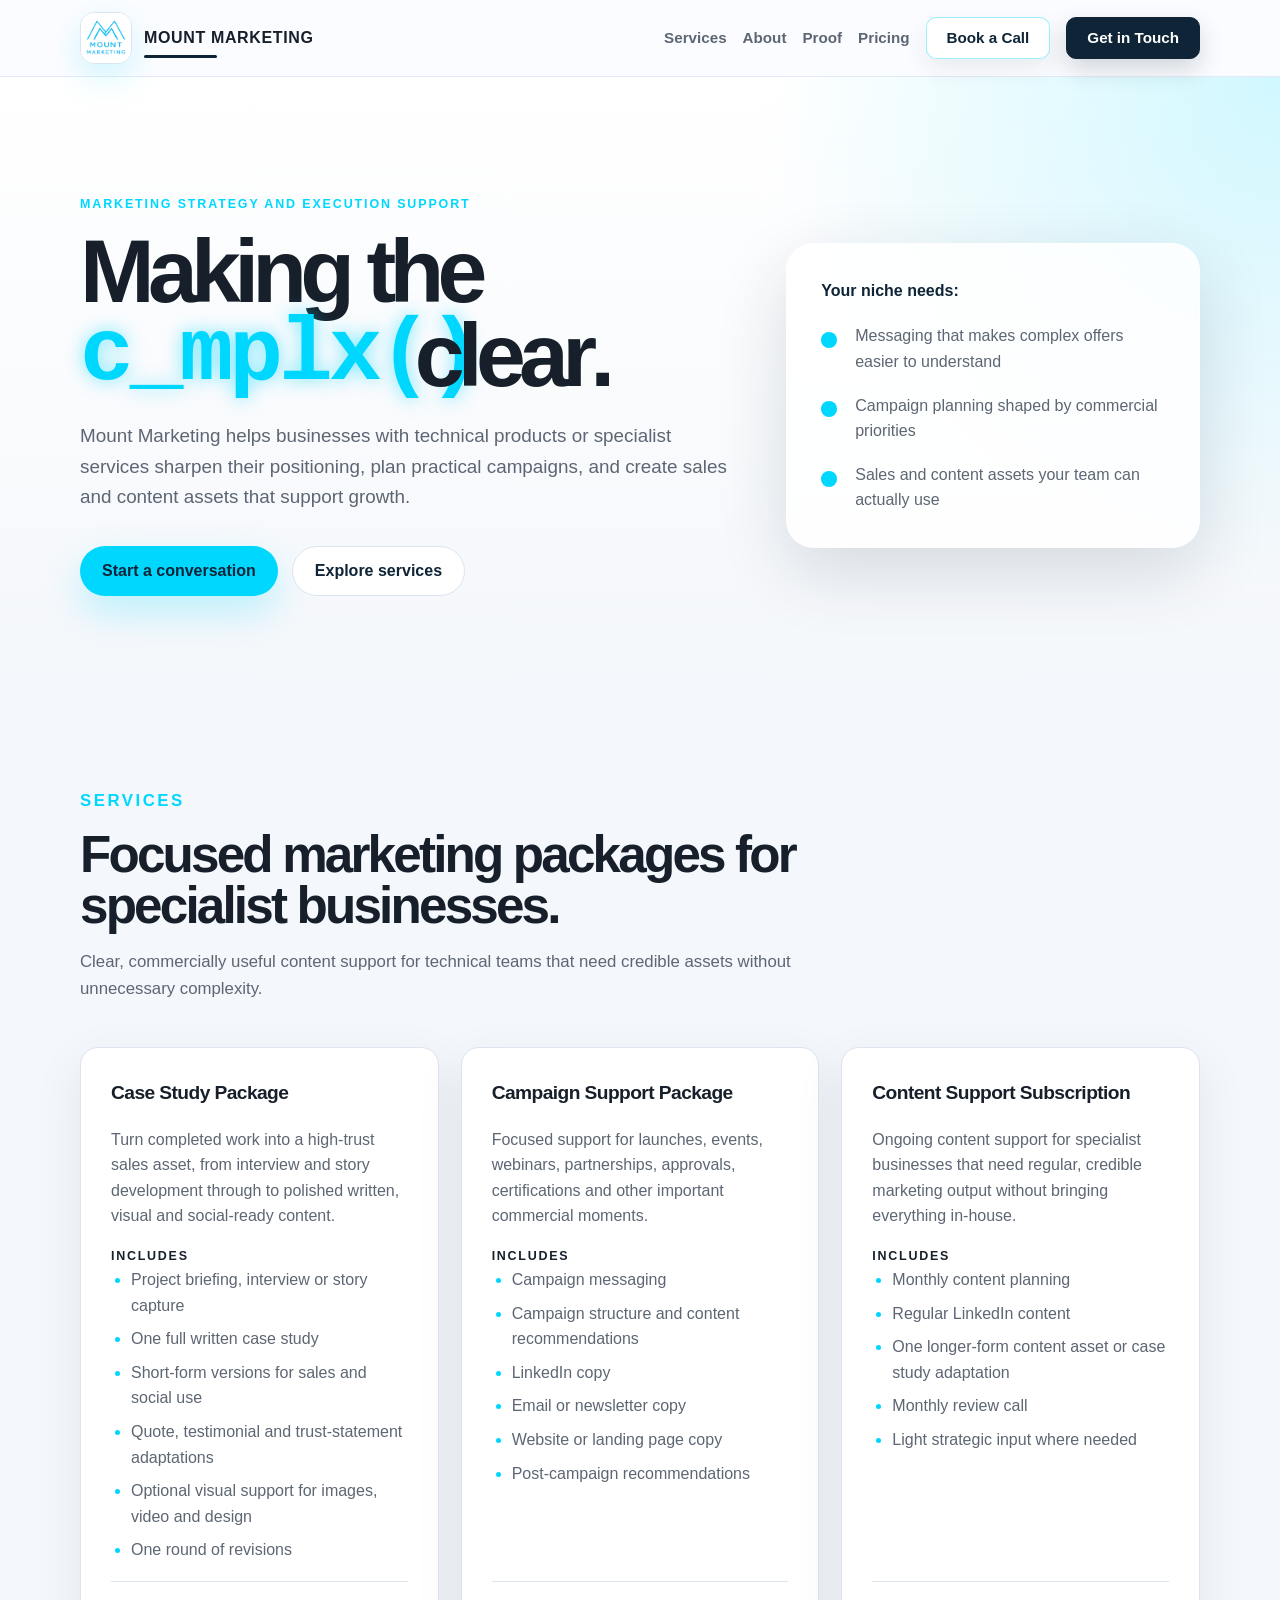
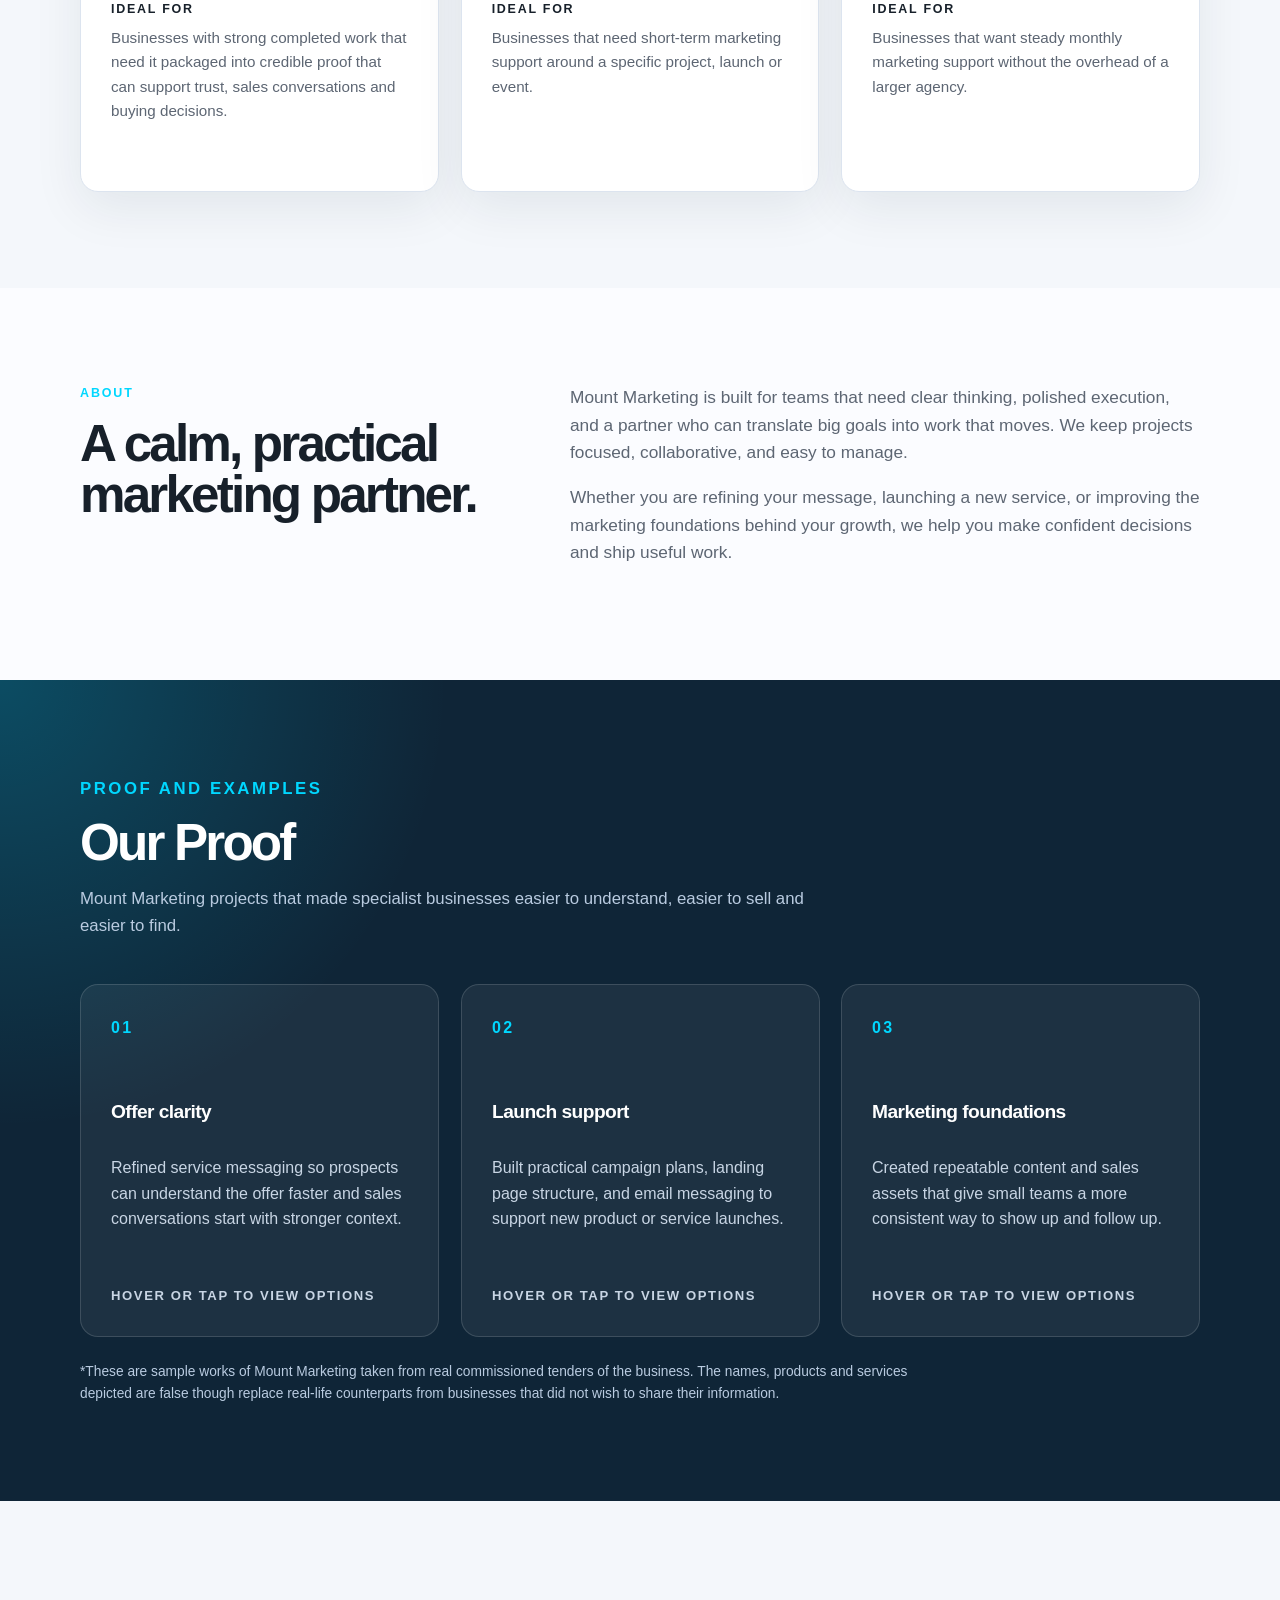
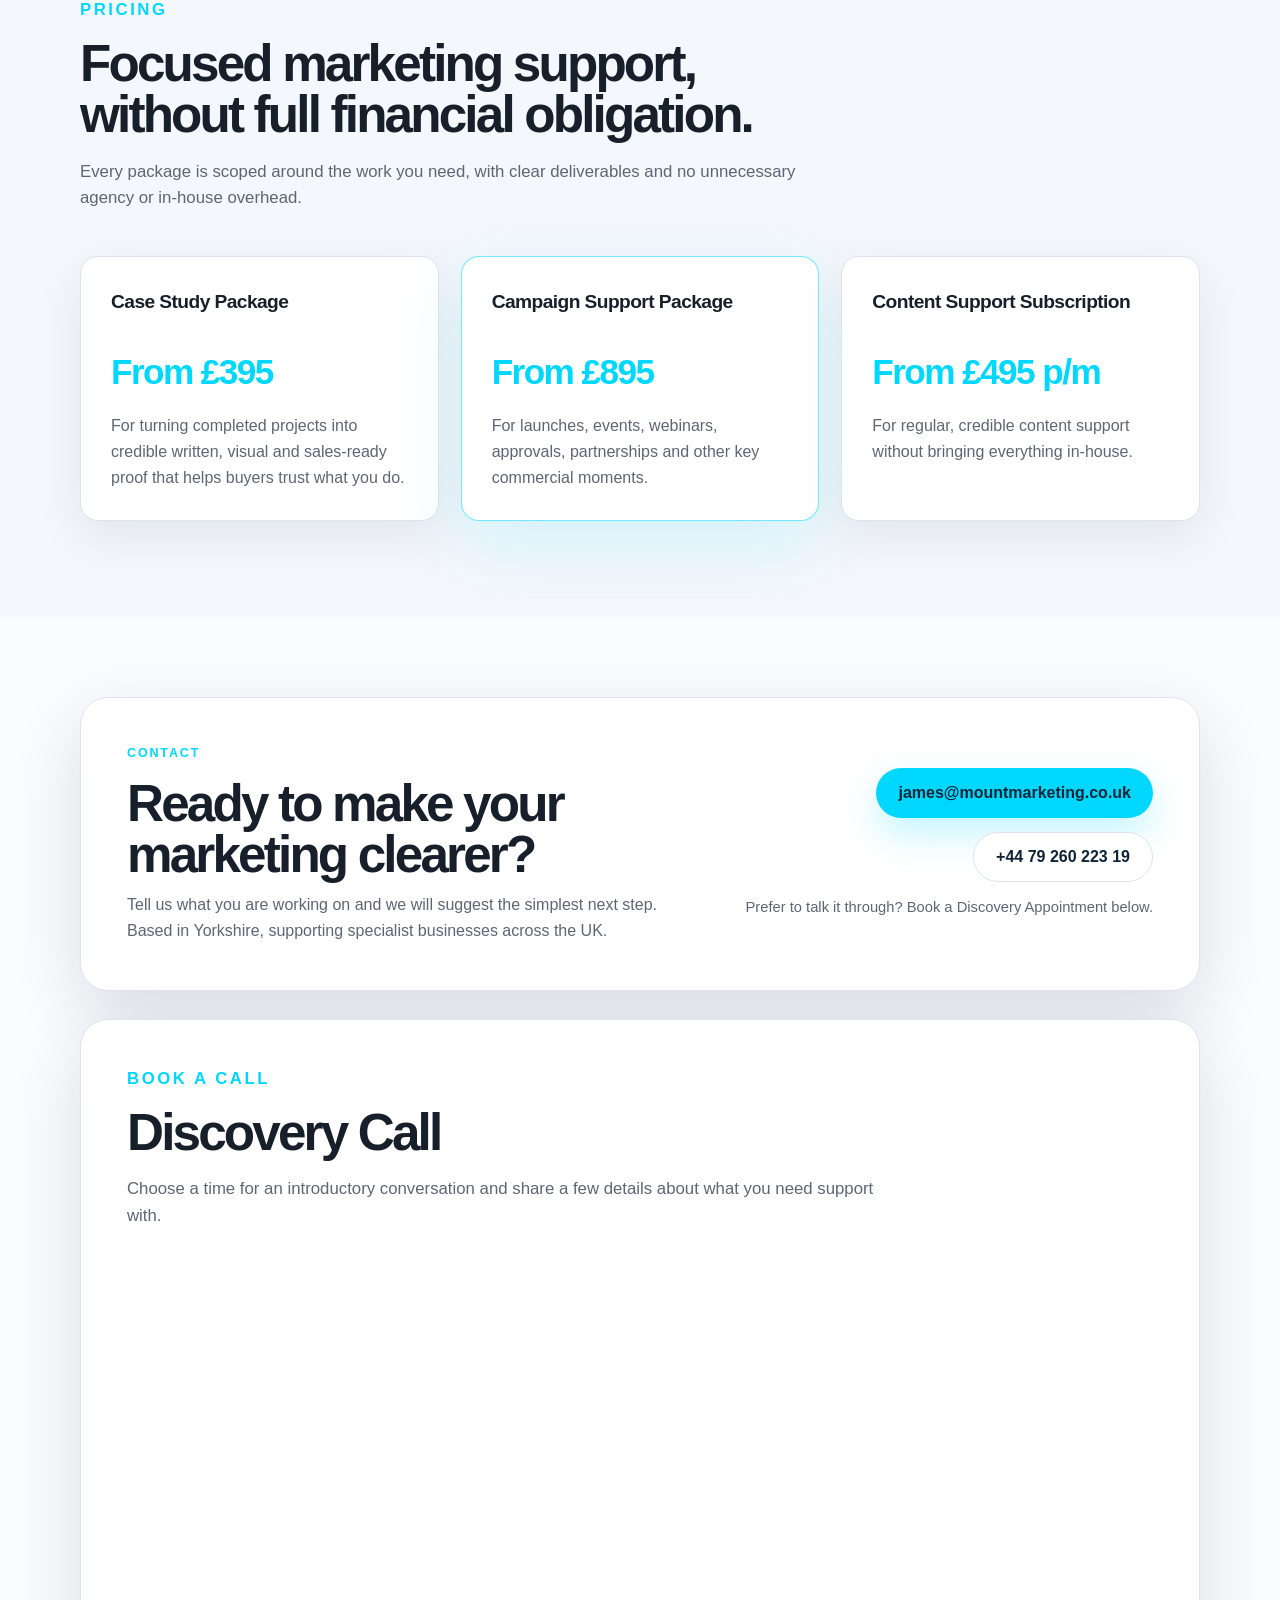
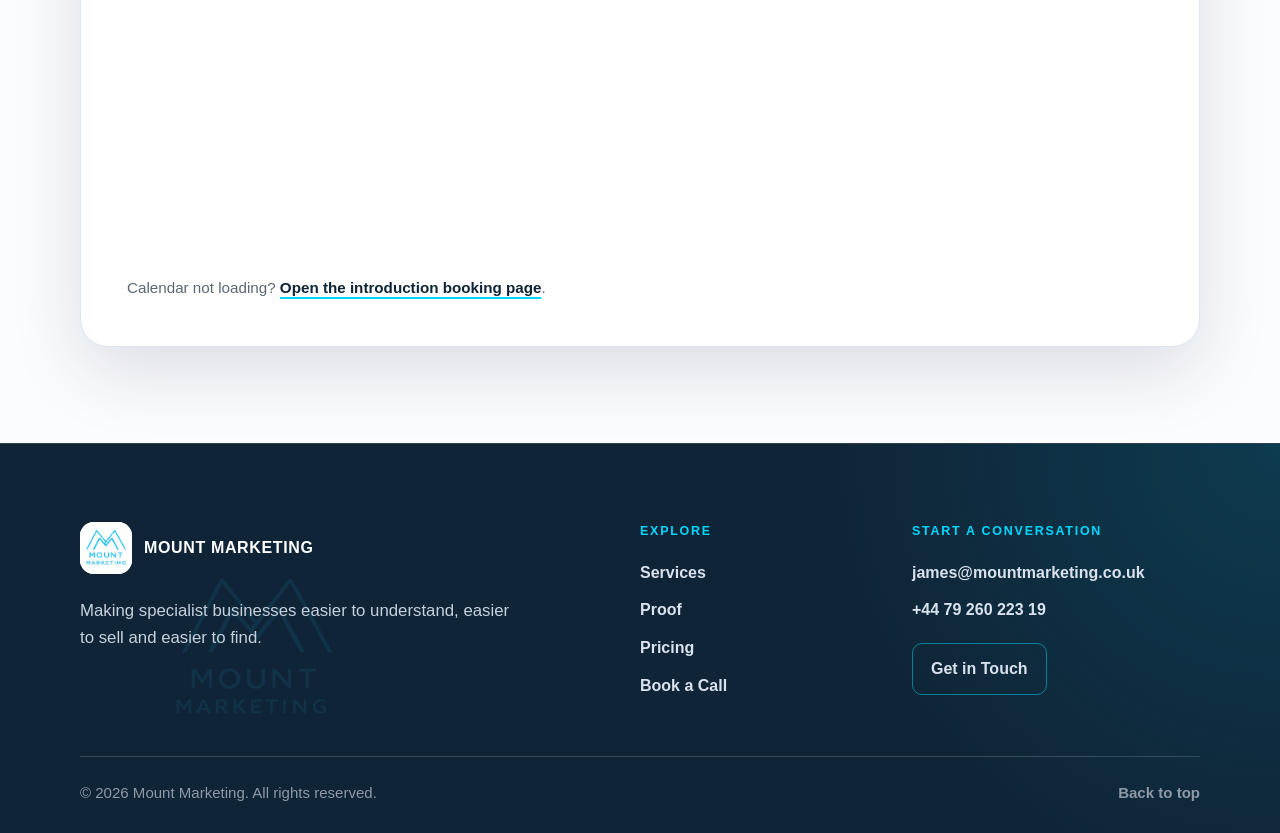
==== index.html @ 4e3d8157 "Add files via upload" ====
<!DOCTYPE html>
<html lang="en">
<head>
  <meta charset="UTF-8">
  <meta name="viewport" content="width=device-width, initial-scale=1.0">
  <meta name="description" content="UK marketing support for specialist businesses. Case studies, campaign support and monthly content from Mount Marketing, with a Yorkshire focus.">
  <meta name="robots" content="index, follow, max-image-preview:large">
  <meta property="og:title" content="Mount Marketing | Case Studies and Content Support">
  <meta property="og:description" content="Case study, campaign and monthly content support for specialist businesses across the UK, with a Yorkshire focus.">
  <meta property="og:type" content="website">
  <meta property="og:url" content="https://www.mountmarketing.co.uk/">
  <meta property="og:image" content="https://www.mountmarketing.co.uk/mount-marketing-logo.jpg">
  <meta property="og:image:alt" content="Mount Marketing logo">
  <meta property="og:site_name" content="Mount Marketing">
  <meta property="og:locale" content="en_GB">
  <meta name="twitter:card" content="summary">
  <meta name="twitter:title" content="Mount Marketing | Case Studies and Content Support">
  <meta name="twitter:description" content="Clear, credible marketing support for specialist businesses across the UK.">
  <meta name="twitter:image" content="https://www.mountmarketing.co.uk/mount-marketing-logo.jpg">
  <title>Mount Marketing | Case Studies and Content Support</title>
  <link rel="canonical" href="https://www.mountmarketing.co.uk/">
  <link rel="icon" href="mount-marketing-logo.jpg" type="image/jpeg">
  <link rel="stylesheet" href="styles.css?v=20260407-flip">
  <script type="application/ld+json">
    {
      "@context": "https://schema.org",
      "@type": "ProfessionalService",
      "name": "Mount Marketing",
      "url": "https://www.mountmarketing.co.uk/",
      "logo": "https://www.mountmarketing.co.uk/mount-marketing-logo.jpg",
      "image": "https://www.mountmarketing.co.uk/mount-marketing-logo.jpg",
      "description": "Case study, campaign and monthly content support for specialist businesses across the United Kingdom, with an emphasis on Yorkshire.",
      "email": "james@mountmarketing.co.uk",
      "telephone": "+447926022319",
      "areaServed": [
        {
          "@type": "Country",
          "name": "United Kingdom"
        },
        {
          "@type": "AdministrativeArea",
          "name": "Yorkshire"
        }
      ],
      "makesOffer": [
        {
          "@type": "Offer",
          "name": "Case Study Package",
          "price": "395",
          "priceCurrency": "GBP",
          "itemOffered": {
            "@type": "Service",
            "name": "Case Study Package",
            "description": "End-to-end case study support that turns completed work into credible written, visual and sales-ready content."
          }
        },
        {
          "@type": "Offer",
          "name": "Campaign Support Package",
          "price": "895",
          "priceCurrency": "GBP",
          "itemOffered": {
            "@type": "Service",
            "name": "Campaign Support Package",
            "description": "Marketing support for launches, events, webinars, partnerships and other key commercial moments."
          }
        },
        {
          "@type": "Offer",
          "name": "Content Support Subscription",
          "price": "495",
          "priceCurrency": "GBP",
          "itemOffered": {
            "@type": "Service",
            "name": "Content Support Subscription",
            "description": "Monthly content support for specialist businesses that need regular, credible output."
          }
        }
      ]
    }
  </script>
</head>
<body>
  <header class="site-header">
    <nav class="nav container" aria-label="Primary navigation">
      <a class="brand" href="#top" aria-label="Mount Marketing home">
        <img class="brand-logo" src="mount-marketing-logo.jpg" width="52" height="52" alt="" aria-hidden="true" decoding="async">
        <span>MOUNT MARKETING</span>
      </a>
      <div class="nav-links">
        <a href="#services">Services</a>
        <a href="#about">About</a>
        <a href="#proof">Proof</a>
        <a href="#pricing">Pricing</a>
        <a class="nav-button nav-button-secondary" href="#booking">Book a Call</a>
        <a class="nav-button nav-button-primary" href="#contact">Get in Touch</a>
      </div>
    </nav>
  </header>

  <main id="top">
    <section class="hero section">
      <div class="container hero-grid">
        <div class="hero-copy">
          <p class="eyebrow">Marketing strategy and execution support</p>
          <h1 class="hero-title" data-hero-title>Making the <span class="word-complex" data-scramble="complex">complex</span> <span class="word-clear">clear</span>.</h1>
          <p class="hero-lede">Mount Marketing helps businesses with technical products or specialist services sharpen their positioning, plan practical campaigns, and create sales and content assets that support growth.</p>
          <div class="hero-actions">
            <a class="button button-primary" href="#contact">Start a conversation</a>
            <a class="button button-secondary" href="#services">Explore services</a>
          </div>
        </div>
        <aside class="hero-card" aria-label="How Mount Marketing helps">
          <p class="card-kicker">Your niche needs:</p>
          <ul class="hero-checklist">
            <li>Messaging that makes complex offers easier to understand</li>
            <li>Campaign planning shaped by commercial priorities</li>
            <li>Sales and content assets your team can actually use</li>
          </ul>
        </aside>
      </div>
    </section>

    <section id="services" class="section section-light">
      <div class="container">
        <div class="section-heading">
          <p class="eyebrow">Services</p>
          <h2>Focused marketing packages for specialist businesses.</h2>
          <p>Clear, commercially useful content support for technical teams that need credible assets without unnecessary complexity.</p>
        </div>
        <div class="card-grid">
          <article class="service-card service-package">
            <div>
              <h3>Case Study Package</h3>
            </div>
            <p>Turn completed work into a high-trust sales asset, from interview and story development through to polished written, visual and social-ready content.</p>
            <div>
              <p class="includes-label">Includes</p>
              <ul class="service-includes">
                <li>Project briefing, interview or story capture</li>
                <li>One full written case study</li>
                <li>Short-form versions for sales and social use</li>
                <li>Quote, testimonial and trust-statement adaptations</li>
                <li>Optional visual support for images, video and design</li>
                <li>One round of revisions</li>
              </ul>
            </div>
            <div class="ideal-for">
              <span>Ideal for</span>
              <p>Businesses with strong completed work that need it packaged into credible proof that can support trust, sales conversations and buying decisions.</p>
            </div>
          </article>
          <article class="service-card service-package">
            <div>
              <h3>Campaign Support Package</h3>
            </div>
            <p>Focused support for launches, events, webinars, partnerships, approvals, certifications and other important commercial moments.</p>
            <div>
              <p class="includes-label">Includes</p>
              <ul class="service-includes">
                <li>Campaign messaging</li>
                <li>Campaign structure and content recommendations</li>
                <li>LinkedIn copy</li>
                <li>Email or newsletter copy</li>
                <li>Website or landing page copy</li>
                <li>Post-campaign recommendations</li>
              </ul>
            </div>
            <div class="ideal-for">
              <span>Ideal for</span>
              <p>Businesses that need short-term marketing support around a specific project, launch or event.</p>
            </div>
          </article>
          <article class="service-card service-package">
            <div>
              <h3>Content Support Subscription</h3>
            </div>
            <p>Ongoing content support for specialist businesses that need regular, credible marketing output without bringing everything in-house.</p>
            <div>
              <p class="includes-label">Includes</p>
              <ul class="service-includes">
                <li>Monthly content planning</li>
                <li>Regular LinkedIn content</li>
                <li>One longer-form content asset or case study adaptation</li>
                <li>Monthly review call</li>
                <li>Light strategic input where needed</li>
              </ul>
            </div>
            <div class="ideal-for">
              <span>Ideal for</span>
              <p>Businesses that want steady monthly marketing support without the overhead of a larger agency.</p>
            </div>
          </article>
        </div>
      </div>
    </section>

    <section id="about" class="section">
      <div class="container split">
        <div>
          <p class="eyebrow">About</p>
          <h2>A calm, practical marketing partner.</h2>
        </div>
        <div class="rich-text">
          <p>Mount Marketing is built for teams that need clear thinking, polished execution, and a partner who can translate big goals into work that moves. We keep projects focused, collaborative, and easy to manage.</p>
          <p>Whether you are refining your message, launching a new service, or improving the marketing foundations behind your growth, we help you make confident decisions and ship useful work.</p>
        </div>
      </div>
    </section>

    <!-- Replace these example cards with named client stories or metrics when available. -->
    <section id="proof" class="section section-dark">
      <div class="container">
        <div class="section-heading">
          <p class="eyebrow">Proof and Examples</p>
          <h2>Our Proof</h2>
          <p>Mount Marketing projects that made specialist businesses easier to understand, easier to sell and easier to find.</p>
        </div>
        <div class="proof-grid">
          <article class="proof-card" data-proof-card tabindex="0" aria-expanded="false">
            <div class="proof-card-inner">
              <div class="proof-card-face proof-card-front">
                <span class="proof-number">01</span>
                <h3>Offer clarity</h3>
                <p>Refined service messaging so prospects can understand the offer faster and sales conversations start with stronger context.</p>
                <p class="proof-card-hint">Hover or tap to view options</p>
              </div>
              <div class="proof-card-face proof-card-back">
                <span class="proof-number">01</span>
                <h3>Offer clarity</h3>
                <p>See how clearer positioning can turn a specialist offer into a sharper sales conversation.</p>
                <div class="proof-card-actions">
                  <a class="proof-button proof-button-primary" href="case-studies/offer-clarity.html" tabindex="-1">View case study</a>
                  <a class="proof-button proof-button-secondary" href="case-studies/offer-clarity.pdf" download tabindex="-1">Download PDF</a>
                </div>
              </div>
            </div>
          </article>
          <article class="proof-card" data-proof-card tabindex="0" aria-expanded="false">
            <div class="proof-card-inner">
              <div class="proof-card-face proof-card-front">
                <span class="proof-number">02</span>
                <h3>Launch support</h3>
                <p>Built practical campaign plans, landing page structure, and email messaging to support new product or service launches.</p>
                <p class="proof-card-hint">Hover or tap to view options</p>
              </div>
              <div class="proof-card-face proof-card-back">
                <span class="proof-number">02</span>
                <h3>Launch support</h3>
                <p>Explore the assets behind a focused commercial moment, from campaign structure to usable launch copy.</p>
                <div class="proof-card-actions">
                  <a class="proof-button proof-button-primary" href="case-studies/launch-support.html" tabindex="-1">View case study</a>
                  <a class="proof-button proof-button-secondary" href="case-studies/launch-support.pdf" download tabindex="-1">Download PDF</a>
                </div>
              </div>
            </div>
          </article>
          <article class="proof-card" data-proof-card tabindex="0" aria-expanded="false">
            <div class="proof-card-inner">
              <div class="proof-card-face proof-card-front">
                <span class="proof-number">03</span>
                <h3>Marketing foundations</h3>
                <p>Created repeatable content and sales assets that give small teams a more consistent way to show up and follow up.</p>
                <p class="proof-card-hint">Hover or tap to view options</p>
              </div>
              <div class="proof-card-face proof-card-back">
                <span class="proof-number">03</span>
                <h3>Marketing foundations</h3>
                <p>Review how repeatable content and sales assets can make technical expertise easier to reuse.</p>
                <div class="proof-card-actions">
                  <a class="proof-button proof-button-primary" href="case-studies/marketing-foundations.html" tabindex="-1">View case study</a>
                  <a class="proof-button proof-button-secondary" href="case-studies/marketing-foundations.pdf" download tabindex="-1">Download PDF</a>
                </div>
              </div>
            </div>
          </article>
        </div>
        <p class="proof-disclaimer">*These are sample works of Mount Marketing taken from real commissioned tenders of the business. The names, products and services depicted are false though replace real-life counterparts from businesses that did not wish to share their information.</p>
      </div>
    </section>

    <section id="pricing" class="section pricing-section">
      <div class="container">
        <div class="section-heading">
          <p class="eyebrow">Pricing</p>
          <h2>Focused marketing support, without full financial obligation.</h2>
          <p>Every package is scoped around the work you need, with clear deliverables and no unnecessary agency or in-house overhead.</p>
        </div>
        <div class="pricing-grid">
          <article class="pricing-card">
            <h3>Case Study Package</h3>
            <p class="pricing-price">From &pound;395</p>
            <p>For turning completed projects into credible written, visual and sales-ready proof that helps buyers trust what you do.</p>
          </article>
          <article class="pricing-card pricing-card-featured">
            <h3>Campaign Support Package</h3>
            <p class="pricing-price">From &pound;895</p>
            <p>For launches, events, webinars, approvals, partnerships and other key commercial moments.</p>
          </article>
          <article class="pricing-card">
            <h3>Content Support Subscription</h3>
            <p class="pricing-price">From &pound;495 p/m</p>
            <p>For regular, credible content support without bringing everything in-house.</p>
          </article>
        </div>
      </div>
    </section>

    <section id="contact" class="section contact-section">
      <div class="container contact-card">
        <div>
          <p class="eyebrow">Contact</p>
          <h2>Ready to make your marketing clearer?</h2>
          <p>Tell us what you are working on and we will suggest the simplest next step. Based in Yorkshire, supporting specialist businesses across the UK.</p>
        </div>
        <div class="contact-actions">
          <a class="button button-primary" href="mailto:james@mountmarketing.co.uk">james@mountmarketing.co.uk</a>
          <a class="button button-secondary" href="tel:+447926022319">+44 79 260 223 19</a>
          <p class="contact-note">Prefer to talk it through? Book a Discovery Appointment below.</p>
        </div>
      </div>
      <div class="container booking-card" id="booking">
        <div class="section-heading booking-heading">
          <p class="eyebrow">Book a Call</p>
          <h2>Discovery Call</h2>
          <p>Choose a time for an introductory conversation and share a few details about what you need support with.</p>
        </div>
        <iframe class="booking-frame" src="https://calendar.google.com/calendar/appointments/schedules/AcZssZ2JtTygYZ_IqD1hRm0EwS0fgqvNNGFv_9KPntcAmHEZ0OWl1vW6KorKhKJmAhQKxlQgXxW2qiH-?gv=true" title="Discovery appointment booking calendar" loading="lazy"></iframe>
        <p class="booking-fallback">Calendar not loading? <a href="https://calendar.app.google/5YVGcQKUd2nKksT29" target="_blank" rel="noopener">Open the introduction booking page</a>.</p>
      </div>
    </section>
  </main>

  <footer class="site-footer">
    <div class="container footer-inner">
      <div class="footer-brand">
        <a class="footer-logo" href="#top" aria-label="Mount Marketing home">
          <img src="mount-marketing-logo.jpg" width="52" height="52" alt="" aria-hidden="true" decoding="async">
          <span>MOUNT MARKETING</span>
        </a>
        <p>Making specialist businesses easier to understand, easier to sell and easier to find.</p>
      </div>
      <nav class="footer-links" aria-label="Footer navigation">
        <p>Explore</p>
        <a href="#services">Services</a>
        <a href="#proof">Proof</a>
        <a href="#pricing">Pricing</a>
        <a href="#booking">Book a Call</a>
      </nav>
      <div class="footer-contact">
        <p>Start a conversation</p>
        <a href="mailto:james@mountmarketing.co.uk">james@mountmarketing.co.uk</a>
        <a href="tel:+447926022319">+44 79 260 223 19</a>
        <a class="footer-cta" href="#contact">Get in Touch</a>
      </div>
    </div>
    <div class="container footer-bottom">
      <p>&copy; 2026 Mount Marketing. All rights reserved.</p>
      <a href="#top">Back to top</a>
    </div>
  </footer>
  <script>
    const samePageLinks = document.querySelectorAll('a[href^="#"]');
    const animateScroll = (targetPosition, duration = 850) => {
      const startPosition = window.pageYOffset;
      const distance = targetPosition - startPosition;
      const startTime = performance.now();

      const easeInOutCubic = (progress) => {
        return progress < 0.5
          ? 4 * progress * progress * progress
          : 1 - Math.pow(-2 * progress + 2, 3) / 2;
      };

      const step = (currentTime) => {
        const elapsed = currentTime - startTime;
        const progress = Math.min(elapsed / duration, 1);
        const easedProgress = easeInOutCubic(progress);

        window.scrollTo(0, startPosition + distance * easedProgress);

        if (progress < 1) {
          window.requestAnimationFrame(step);
        }
      };

      window.requestAnimationFrame(step);
    };

    samePageLinks.forEach((link) => {
      link.addEventListener("click", (event) => {
        const targetId = link.getAttribute("href");
        const target = targetId === "#top" ? document.body : document.querySelector(targetId);

        if (!target) {
          return;
        }

        event.preventDefault();

        const headerOffset = document.querySelector(".site-header").offsetHeight + 20;
        const targetPosition = targetId === "#top"
          ? 0
          : target.getBoundingClientRect().top + window.pageYOffset - headerOffset;

        animateScroll(targetPosition);
        history.pushState(null, "", targetId);
      });
    });

    const proofCards = document.querySelectorAll("[data-proof-card]");
    const setProofCardState = (card, isFlipped) => {
      const proofButtons = card.querySelectorAll(".proof-button");
      card.classList.toggle("is-flipped", isFlipped);
      card.setAttribute("aria-expanded", isFlipped ? "true" : "false");
      proofButtons.forEach((button) => {
        button.tabIndex = isFlipped ? 0 : -1;
      });
    };

    proofCards.forEach((card) => {
      card.addEventListener("click", (event) => {
        if (event.target.closest("a")) {
          return;
        }

        const shouldFlip = !card.classList.contains("is-flipped");

        proofCards.forEach((otherCard) => {
          if (otherCard !== card) {
            setProofCardState(otherCard, false);
          }
        });

        setProofCardState(card, shouldFlip);
      });

      card.addEventListener("keydown", (event) => {
        if (event.key !== "Enter" && event.key !== " ") {
          return;
        }

        event.preventDefault();
        setProofCardState(card, !card.classList.contains("is-flipped"));
      });
    });

    const heroTitle = document.querySelector("[data-hero-title]");
    const complexWord = document.querySelector(".word-complex");
    const scrambleFrames = [
      "{c0m_p|ex}",
      "<c0mplex/>",
      "c{om}p?ex",
      "cmpx::0x7",
      "c_mplx()",
      "complex"
    ];
    let headlineIsAnimating = false;
    let headlineResetTimer;

    const playHeadlineAnimation = () => {
      if (!heroTitle || !complexWord || headlineIsAnimating) {
        return;
      }

      window.clearTimeout(headlineResetTimer);
      headlineIsAnimating = true;
      heroTitle.classList.add("is-animating");
      heroTitle.classList.remove("is-settled");

      scrambleFrames.forEach((frame, index) => {
        window.setTimeout(() => {
          complexWord.dataset.scramble = frame;
        }, index * 110);
      });

      window.setTimeout(() => {
        complexWord.dataset.scramble = "complex";
        heroTitle.classList.remove("is-animating");
        heroTitle.classList.add("is-settled");
        headlineIsAnimating = false;
      }, 1320);
    };

    if ("IntersectionObserver" in window && heroTitle) {
      const headlineObserver = new IntersectionObserver((entries) => {
        entries.forEach((entry) => {
          if (entry.isIntersecting) {
            playHeadlineAnimation();
          } else {
            headlineResetTimer = window.setTimeout(() => {
              complexWord.dataset.scramble = "complex";
              heroTitle.classList.remove("is-animating", "is-settled");
              headlineIsAnimating = false;
            }, 250);
          }
        });
      }, {
        rootMargin: "-30% 0px -30% 0px",
        threshold: 0
      });

      headlineObserver.observe(heroTitle);
    } else {
      playHeadlineAnimation();
    }
  </script>
</body>
</html>
---- styles.css ----
:root {
  --color-ink: #17202a;
  --color-muted: #5d6673;
  --color-panel: #ffffff;
  --color-soft: #f4f7fb;
  --color-deep: #0f2537;
  --color-accent: #00d7ff;
  --color-accent-dark: #00d7ff;
  --color-line: #dce4ef;
  --shadow-card: 0 24px 70px rgba(15, 37, 55, 0.14);
  --radius-large: 28px;
  --radius-medium: 18px;
  --container: 1120px;
}

* {
  box-sizing: border-box;
}

html {
  scroll-behavior: auto;
  scroll-padding-top: 96px;
}

body {
  margin: 0;
  font-family: Inter, "Segoe UI", Arial, sans-serif;
  color: var(--color-ink);
  background: #fbfcff;
  line-height: 1.6;
}

a {
  color: inherit;
  text-decoration: none;
}

p,
h1,
h2,
h3 {
  margin-top: 0;
}

p {
  color: var(--color-muted);
}

.container {
  width: min(100% - 40px, var(--container));
  margin: 0 auto;
}

.section {
  padding: 96px 0;
}

.site-header {
  position: sticky;
  top: 0;
  z-index: 10;
  background: rgba(251, 252, 255, 0.9);
  border-bottom: 1px solid rgba(220, 228, 239, 0.75);
  backdrop-filter: blur(18px);
}

.nav {
  min-height: 76px;
  display: flex;
  align-items: center;
  justify-content: space-between;
  gap: 24px;
}

.brand {
  display: inline-flex;
  align-items: center;
  gap: 12px;
  font-weight: 800;
  letter-spacing: 0.04em;
}

.brand span {
  position: relative;
  display: inline-block;
}

.brand span::after {
  content: "";
  position: absolute;
  bottom: -7px;
  left: 0;
  width: 43%;
  height: 3px;
  background: var(--color-deep);
  border-radius: 999px;
}

.brand-logo {
  width: 52px;
  height: 52px;
  object-fit: contain;
  background: #ffffff;
  border: 1px solid var(--color-line);
  border-radius: 14px;
  box-shadow: 0 12px 32px rgba(0, 215, 255, 0.18);
}

.nav-links {
  display: flex;
  align-items: center;
  gap: 16px;
  color: var(--color-muted);
  font-size: 0.95rem;
  font-weight: 600;
}

.nav-links a:hover {
  color: var(--color-accent);
}

.nav-button {
  display: inline-flex;
  align-items: center;
  justify-content: center;
  min-height: 42px;
  padding: 0 20px;
  border-radius: 10px;
  font-weight: 800;
  transition: color 180ms ease, border-color 180ms ease, background 180ms ease, box-shadow 180ms ease, transform 180ms ease;
}

.nav-button:hover {
  transform: translateY(-1px);
}

.nav-button-secondary {
  color: var(--color-deep);
  background: #ffffff;
  border: 1px solid rgba(0, 215, 255, 0.38);
  box-shadow: 0 10px 24px rgba(15, 37, 55, 0.08);
}

.nav-button-secondary:hover {
  color: var(--color-deep);
  border-color: var(--color-accent);
  box-shadow: 0 14px 30px rgba(0, 215, 255, 0.14);
}

.nav-button-primary {
  color: #ffffff;
  background: var(--color-deep);
  border: 1px solid var(--color-deep);
  box-shadow: 0 10px 24px rgba(15, 37, 55, 0.18);
}

.nav-button-primary:hover {
  color: #ffffff;
  background: var(--color-deep);
  border-color: var(--color-deep);
  box-shadow: 0 14px 30px rgba(15, 37, 55, 0.24);
}

.hero {
  position: relative;
  overflow: hidden;
  padding-top: 118px;
  background:
    radial-gradient(circle at top right, rgba(0, 215, 255, 0.18), transparent 32rem),
    linear-gradient(180deg, #ffffff 0%, #f4f7fb 100%);
}

.hero-grid {
  display: grid;
  grid-template-columns: minmax(0, 1.1fr) minmax(300px, 0.7fr);
  align-items: center;
  gap: 56px;
}

.hero-copy {
  max-width: 720px;
}

.eyebrow {
  margin-bottom: 14px;
  color: var(--color-accent);
  font-size: 0.78rem;
  font-weight: 800;
  letter-spacing: 0.15em;
  text-transform: uppercase;
}

h1 {
  margin-bottom: 24px;
  font-size: clamp(3rem, 7vw, 5.9rem);
  line-height: 0.94;
  letter-spacing: -0.075em;
}

.hero-title .word-complex,
.hero-title .word-clear {
  display: inline-block;
  position: relative;
}

.hero-title .word-complex {
  color: var(--color-accent);
}

.hero-title .word-complex::before {
  content: attr(data-scramble);
  position: absolute;
  inset: 0 auto auto 0;
  min-width: 100%;
  color: var(--color-accent);
  font-family: Consolas, "Courier New", monospace;
  letter-spacing: -0.045em;
  opacity: 0;
  text-shadow: 0 0 18px rgba(0, 215, 255, 0.55);
  white-space: nowrap;
}

.hero-title.is-animating .word-complex {
  color: transparent;
}

.hero-title.is-animating .word-complex::before {
  animation: codeJitter 150ms steps(2, end) infinite;
  opacity: 1;
}

.hero-title.is-settled .word-complex {
  animation: complexSettle 520ms ease both;
}

.hero-title .word-clear {
  isolation: isolate;
}

.hero-title .word-clear::before {
  content: "";
  position: absolute;
  inset: -0.22em -0.35em;
  z-index: -1;
  background:
    radial-gradient(circle at 30% 50%, rgba(255, 255, 255, 0.9), transparent 34%),
    radial-gradient(circle at 60% 45%, rgba(0, 215, 255, 0.32), transparent 42%),
    radial-gradient(circle at 75% 55%, rgba(255, 255, 255, 0.72), transparent 36%);
  border-radius: 999px;
  filter: blur(12px);
  opacity: 0;
  pointer-events: none;
}

.hero-title.is-animating .word-clear {
  animation: clearReveal 1320ms ease-out both;
}

.hero-title.is-animating .word-clear::before {
  animation: fogDissipate 1320ms ease-out both;
}

h2 {
  margin-bottom: 18px;
  font-size: clamp(2rem, 4vw, 3.35rem);
  line-height: 1;
  letter-spacing: -0.055em;
}

h3 {
  margin-bottom: 12px;
  font-size: 1.2rem;
  letter-spacing: -0.03em;
}

.hero-lede {
  max-width: 680px;
  margin-bottom: 34px;
  font-size: 1.18rem;
}

@keyframes codeJitter {
  0% {
    transform: translate(0, 0) skewX(0deg);
  }

  50% {
    transform: translate(0.018em, -0.015em) skewX(-2deg);
  }

  100% {
    transform: translate(-0.014em, 0.012em) skewX(2deg);
  }
}

@keyframes complexSettle {
  0% {
    filter: blur(2px);
    letter-spacing: -0.02em;
    text-shadow: 0 0 18px rgba(0, 215, 255, 0.32);
  }

  100% {
    filter: blur(0);
    letter-spacing: inherit;
    text-shadow: none;
  }
}

@keyframes clearReveal {
  0% {
    filter: blur(16px);
    opacity: 0.35;
    transform: translateY(0.05em);
    text-shadow: 0 0 30px rgba(15, 37, 55, 0.45);
  }

  72% {
    filter: blur(2px);
    opacity: 0.9;
    text-shadow: 0 0 12px rgba(0, 215, 255, 0.18);
  }

  100% {
    filter: blur(0);
    opacity: 1;
    transform: translateY(0);
    text-shadow: none;
  }
}

@keyframes fogDissipate {
  0% {
    opacity: 0.9;
    transform: translateX(-18%) scale(1);
  }

  58% {
    opacity: 0.45;
    transform: translateX(12%) scale(1.12);
  }

  100% {
    opacity: 0;
    transform: translateX(32%) scale(1.28);
  }
}

.hero-actions,
.contact-actions {
  display: flex;
  align-items: center;
  flex-wrap: wrap;
  gap: 14px;
}

.button {
  display: inline-flex;
  align-items: center;
  justify-content: center;
  min-height: 50px;
  padding: 0 22px;
  border-radius: 999px;
  font-weight: 800;
  transition: transform 180ms ease, box-shadow 180ms ease, background 180ms ease;
}

.button:hover {
  transform: translateY(-2px);
}

.button-primary {
  color: var(--color-deep);
  background: var(--color-accent);
  box-shadow: 0 16px 38px rgba(0, 215, 255, 0.24);
}

.button-primary:hover {
  background: var(--color-accent-dark);
}

.button-secondary {
  color: var(--color-deep);
  background: #ffffff;
  border: 1px solid var(--color-line);
}

.hero-card {
  padding: 34px;
  background: rgba(255, 255, 255, 0.86);
  border: 1px solid rgba(255, 255, 255, 0.7);
  border-radius: var(--radius-large);
  box-shadow: var(--shadow-card);
}

.card-kicker {
  margin-bottom: 20px;
  color: var(--color-deep);
  font-weight: 800;
}

.hero-checklist {
  display: grid;
  gap: 18px;
  margin: 0;
  padding: 0;
  list-style: none;
}

.hero-checklist li {
  position: relative;
  padding-left: 34px;
  color: var(--color-muted);
}

.hero-checklist li::before {
  content: "";
  position: absolute;
  top: 0.55em;
  left: 0;
  width: 16px;
  height: 16px;
  border-radius: 50%;
  background: var(--color-accent);
  box-shadow: inset 0 0 0 5px rgba(0, 215, 255, 0.22);
}

.section-light {
  background: var(--color-soft);
}

.section-heading {
  max-width: 760px;
  margin-bottom: 44px;
}

.section-heading p {
  font-size: 1.05rem;
}

.card-grid,
.proof-grid,
.pricing-grid {
  display: grid;
  grid-template-columns: repeat(3, minmax(0, 1fr));
  gap: 22px;
}

.service-card,
.proof-card,
.pricing-card {
  min-height: 260px;
  padding: 30px;
  background: var(--color-panel);
  border: 1px solid var(--color-line);
  border-radius: var(--radius-medium);
}

.service-card {
  box-shadow: 0 16px 50px rgba(15, 37, 55, 0.08);
}

.service-package {
  display: grid;
  grid-template-rows: auto auto 1fr auto;
  gap: 18px;
}

.service-package p {
  margin-bottom: 0;
}

.service-package h3 {
  margin-bottom: 0;
}

.includes-label {
  margin-bottom: 10px;
  color: var(--color-ink);
  font-size: 0.78rem;
  font-weight: 800;
  letter-spacing: 0.14em;
  text-transform: uppercase;
}

.service-includes {
  display: grid;
  gap: 8px;
  margin: 0;
  padding-left: 20px;
  color: var(--color-muted);
}

.service-includes li::marker {
  color: var(--color-accent);
}

.ideal-for {
  align-self: end;
  min-height: 180px;
  margin-top: 0;
  padding-top: 18px;
  border-top: 1px solid var(--color-line);
}

.ideal-for span {
  display: block;
  margin-bottom: 6px;
  color: var(--color-ink);
  font-size: 0.78rem;
  font-weight: 800;
  letter-spacing: 0.14em;
  text-transform: uppercase;
}

.ideal-for p {
  font-size: 0.95rem;
}

.split {
  display: grid;
  grid-template-columns: 0.8fr 1.2fr;
  gap: 70px;
}

.rich-text {
  max-width: 700px;
  font-size: 1.08rem;
}

.section-dark {
  color: #ffffff;
  background:
    radial-gradient(circle at top left, rgba(0, 215, 255, 0.22), transparent 28rem),
    var(--color-deep);
}

.section-dark p,
.section-dark .eyebrow {
  color: #b9cbe0;
}

.section-dark .eyebrow {
  color: var(--color-accent);
}

.proof-card {
  min-height: 320px;
  padding: 0;
  background: transparent;
  border: 0;
  cursor: pointer;
  perspective: 1200px;
  transform-style: preserve-3d;
  transition: transform 220ms ease, filter 220ms ease;
  will-change: transform;
}

.proof-card h3,
.proof-card p {
  margin-bottom: 0;
}

.proof-card p {
  color: #c8d5e4;
}

.proof-card-inner {
  position: relative;
  display: grid;
  min-height: 320px;
  transform-style: preserve-3d;
  transition: transform 720ms cubic-bezier(0.2, 0.8, 0.2, 1);
  transition-delay: 0ms;
  will-change: transform;
}

.proof-card:hover,
.proof-card.is-flipped {
  filter: drop-shadow(0 22px 34px rgba(0, 215, 255, 0.16));
  transform: translateY(-10px);
}

.proof-card:hover .proof-card-inner,
.proof-card.is-flipped .proof-card-inner {
  animation: proofCardFlip 760ms cubic-bezier(0.2, 0.8, 0.2, 1) 80ms both;
}

.proof-card:focus-visible .proof-card-front {
  outline: 2px solid var(--color-accent);
  outline-offset: 4px;
}

.proof-card.is-flipped:focus-visible .proof-card-back {
  outline: 2px solid var(--color-accent);
  outline-offset: 4px;
}

.proof-card-face {
  grid-area: 1 / 1;
  display: grid;
  min-height: 320px;
  padding: 30px;
  background: rgba(255, 255, 255, 0.06);
  border: 1px solid rgba(255, 255, 255, 0.14);
  border-radius: var(--radius-medium);
  backface-visibility: hidden;
  transform-style: preserve-3d;
  transition: border-color 220ms ease, box-shadow 220ms ease;
}

@keyframes proofCardFlip {
  0% {
    transform: rotateY(0deg) translateZ(0);
  }

  28% {
    transform: rotateY(34deg) translateZ(18px);
  }

  100% {
    transform: rotateY(180deg) translateZ(0);
  }
}

.proof-card-front {
  grid-template-rows: 82px 58px 1fr auto;
}

.proof-card-back {
  grid-template-rows: auto auto 1fr auto;
  color: var(--color-deep);
  background: #ffffff;
  border-color: rgba(0, 215, 255, 0.48);
  box-shadow: 0 24px 70px rgba(0, 215, 255, 0.14);
  transform: rotateY(180deg);
}

.proof-card-back p {
  color: var(--color-muted);
}

.proof-card-back .proof-number {
  margin-bottom: 26px;
}

.proof-card-hint {
  margin-top: 24px;
  color: var(--color-accent);
  font-size: 0.82rem;
  font-weight: 800;
  letter-spacing: 0.12em;
  text-transform: uppercase;
}

.proof-card-actions {
  display: grid;
  gap: 12px;
  margin-top: 28px;
}

.proof-button {
  display: inline-flex;
  align-items: center;
  justify-content: center;
  min-height: 46px;
  padding: 0 18px;
  border-radius: 10px;
  font-weight: 800;
  transition: color 180ms ease, background 180ms ease, border-color 180ms ease, transform 180ms ease;
  cursor: pointer;
}

.proof-button:hover {
  transform: translateY(-1px);
}

.proof-button:focus-visible {
  outline: 2px solid var(--color-accent);
  outline-offset: 3px;
}

.proof-button-primary {
  color: #ffffff;
  background: var(--color-deep);
  border: 1px solid var(--color-deep);
}

.proof-button-primary:hover {
  color: #ffffff;
  background: var(--color-deep);
  border-color: var(--color-deep);
}

.proof-button-secondary {
  color: var(--color-deep);
  background: #ffffff;
  border: 1px solid rgba(0, 215, 255, 0.58);
}

.proof-button-secondary:hover {
  color: var(--color-deep);
  background: rgba(0, 215, 255, 0.14);
  border-color: var(--color-accent);
}

.proof-disclaimer {
  max-width: 860px;
  margin: 24px 0 0;
  color: #9fb1c6;
  font-size: 0.86rem;
}

.proof-number {
  display: inline-flex;
  margin-bottom: 0;
  color: var(--color-accent);
  font-weight: 800;
  letter-spacing: 0.15em;
}

.pricing-section {
  background: var(--color-soft);
}

.pricing-card {
  display: grid;
  grid-template-rows: 44px 82px 1fr;
  min-height: 260px;
  box-shadow: 0 16px 50px rgba(15, 37, 55, 0.08);
}

.pricing-card h3,
.pricing-card p {
  margin-bottom: 0;
}

.pricing-card-featured {
  border-color: rgba(0, 215, 255, 0.55);
  box-shadow: 0 24px 70px rgba(0, 215, 255, 0.14);
}

.pricing-price {
  align-self: center;
  color: var(--color-accent);
  font-size: clamp(1.6rem, 3vw, 2.2rem);
  font-weight: 800;
  letter-spacing: -0.045em;
  line-height: 1.08;
}

.contact-section {
  padding-top: 80px;
}

.contact-card {
  display: grid;
  grid-template-columns: 1fr auto;
  align-items: center;
  gap: 42px;
  padding: 46px;
  background: #ffffff;
  border: 1px solid var(--color-line);
  border-radius: var(--radius-large);
  box-shadow: var(--shadow-card);
}

.contact-card h2 {
  margin-bottom: 12px;
}

.contact-card p:last-child {
  margin-bottom: 0;
}

.contact-actions {
  justify-content: flex-end;
  max-width: 420px;
}

.contact-note {
  margin: 0;
  font-size: 0.92rem;
  text-align: right;
}

.booking-card {
  margin-top: 28px;
  padding: 46px;
  background: #ffffff;
  border: 1px solid var(--color-line);
  border-radius: var(--radius-large);
  box-shadow: var(--shadow-card);
}

.booking-heading {
  margin-bottom: 28px;
}

.booking-frame {
  display: block;
  width: 100%;
  min-height: 600px;
  border: 0;
  border-radius: var(--radius-medium);
}

.booking-fallback {
  margin: 18px 0 0;
  font-size: 0.95rem;
}

.booking-fallback a {
  color: var(--color-deep);
  font-weight: 800;
  text-decoration: underline;
  text-decoration-color: var(--color-accent);
  text-decoration-thickness: 2px;
  text-underline-offset: 4px;
}

.site-footer {
  position: relative;
  overflow: hidden;
  padding: 78px 0 28px;
  color: #ffffff;
  background:
    radial-gradient(circle at top right, rgba(0, 215, 255, 0.12), transparent 28rem),
    var(--color-deep);
  border-top: 1px solid rgba(255, 255, 255, 0.12);
}

.site-footer::before {
  content: "";
  position: absolute;
  top: 2rem;
  left: clamp(1rem, 5vw, 5rem);
  z-index: 0;
  width: clamp(16rem, 30vw, 28rem);
  height: clamp(16rem, 30vw, 28rem);
  background: url("Logo.png.png") center / contain no-repeat;
  filter: saturate(0.8) brightness(1.15);
  opacity: 0.08;
  pointer-events: none;
}

.footer-inner {
  position: relative;
  z-index: 1;
  display: grid;
  grid-template-columns: minmax(0, 1.4fr) minmax(180px, 0.6fr) minmax(240px, 0.8fr);
  gap: 56px;
  padding-bottom: 58px;
  border-bottom: 1px solid rgba(255, 255, 255, 0.16);
}

.footer-brand p,
.footer-links p,
.footer-contact p,
.footer-bottom p,
.footer-bottom a {
  margin: 0;
  color: #8e99a8;
}

.footer-logo {
  display: inline-flex;
  align-items: center;
  gap: 12px;
  margin-bottom: 24px;
  color: #ffffff;
  font-weight: 800;
  letter-spacing: 0.04em;
}

.footer-logo img {
  width: 52px;
  height: 52px;
  object-fit: contain;
  background: #ffffff;
  border-radius: 14px;
}

.footer-brand p {
  max-width: 430px;
  color: #c7d0dd;
  font-size: 1.05rem;
}

.footer-links,
.footer-contact {
  display: grid;
  align-content: start;
  gap: 12px;
}

.footer-links p,
.footer-contact p {
  margin-bottom: 6px;
  color: var(--color-accent);
  font-size: 0.78rem;
  font-weight: 800;
  letter-spacing: 0.14em;
  text-transform: uppercase;
}

.footer-links a,
.footer-contact a {
  color: #d9e2ee;
  font-weight: 700;
  transition: color 180ms ease, border-color 180ms ease, background 180ms ease;
}

.footer-links a:hover,
.footer-contact a:hover,
.footer-bottom a:hover {
  color: var(--color-accent);
}

.footer-cta {
  justify-self: start;
  margin-top: 8px;
  padding: 12px 18px;
  color: #ffffff;
  background: transparent;
  border: 1px solid rgba(0, 215, 255, 0.5);
  border-radius: 10px;
}

.footer-contact .footer-cta:hover {
  color: var(--color-deep);
  background: var(--color-accent);
  border-color: var(--color-accent);
}

.footer-bottom {
  position: relative;
  z-index: 1;
  display: flex;
  align-items: center;
  justify-content: space-between;
  gap: 20px;
  padding-top: 24px;
}

.footer-bottom p,
.footer-bottom a {
  font-size: 0.94rem;
}

.footer-bottom a {
  font-weight: 800;
  transition: color 180ms ease;
}

@media (max-width: 860px) {
  html {
    scroll-padding-top: 128px;
  }

  .section {
    padding: 72px 0;
  }

  .nav {
    align-items: flex-start;
    flex-direction: column;
    padding: 18px 0;
  }

  .nav-links {
    width: 100%;
    flex-wrap: wrap;
    justify-content: flex-start;
    gap: 12px;
  }

  .nav-button {
    min-height: 40px;
    padding: 0 16px;
  }

  .hero {
    padding-top: 82px;
  }

  .hero-grid,
  .split,
  .contact-card {
    grid-template-columns: 1fr;
  }

  .booking-card {
    padding: 32px;
  }

  .card-grid,
  .proof-grid,
  .pricing-grid {
    grid-template-columns: 1fr;
  }

  .service-package,
  .proof-card {
    grid-template-rows: none;
  }

  .ideal-for {
    min-height: 0;
  }

  .proof-card {
    gap: 14px;
  }

  .contact-actions {
    justify-content: flex-start;
  }

  .contact-note {
    text-align: left;
  }

  .site-footer {
    padding-top: 64px;
  }

  .footer-inner {
    grid-template-columns: 1fr;
    gap: 34px;
    padding-bottom: 42px;
  }
}

@media (max-width: 560px) {
  html {
    scroll-padding-top: 152px;
  }

  .container {
    width: min(100% - 28px, var(--container));
  }

  .nav-links {
    flex-wrap: wrap;
    justify-content: flex-start;
  }

  .hero-actions,
  .contact-actions,
  .button {
    width: 100%;
  }

  .hero-card,
  .contact-card,
  .booking-card {
    padding: 28px;
  }

  .footer-bottom {
    align-items: flex-start;
    flex-direction: column;
  }
}
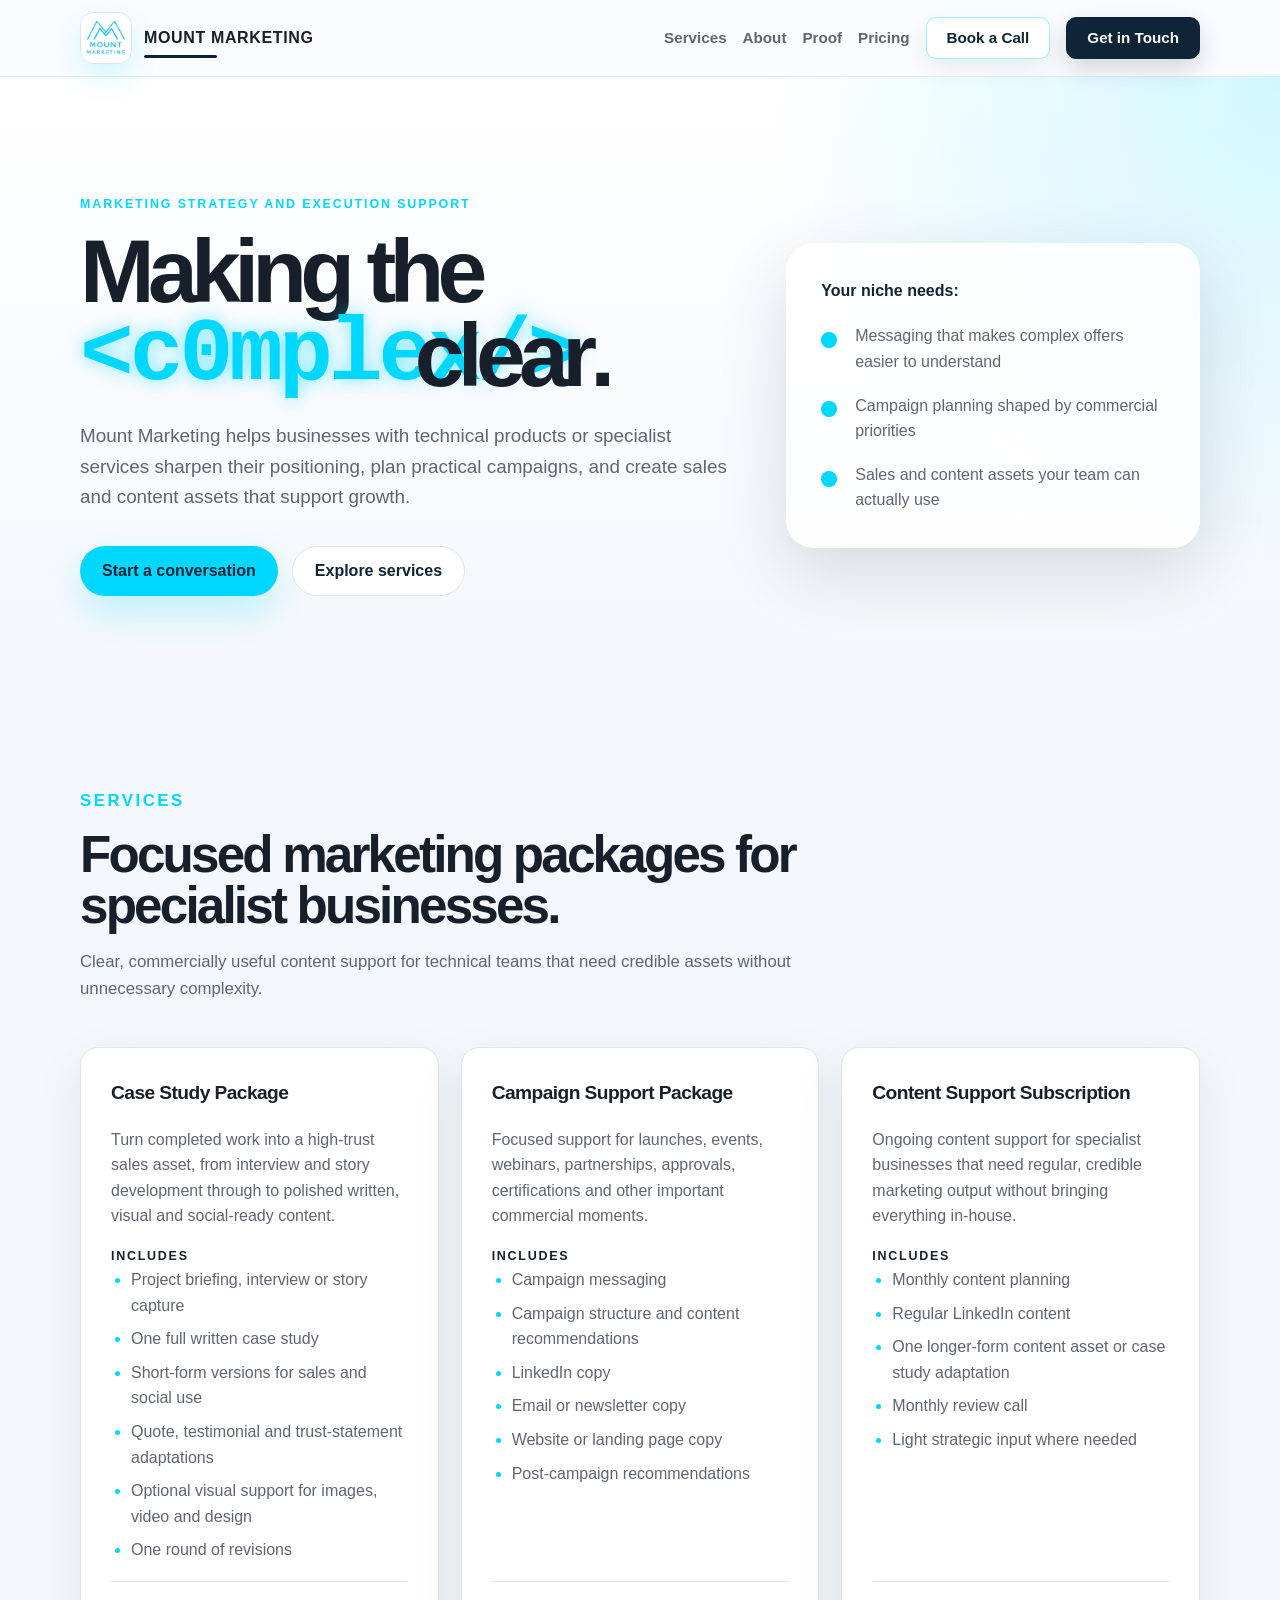
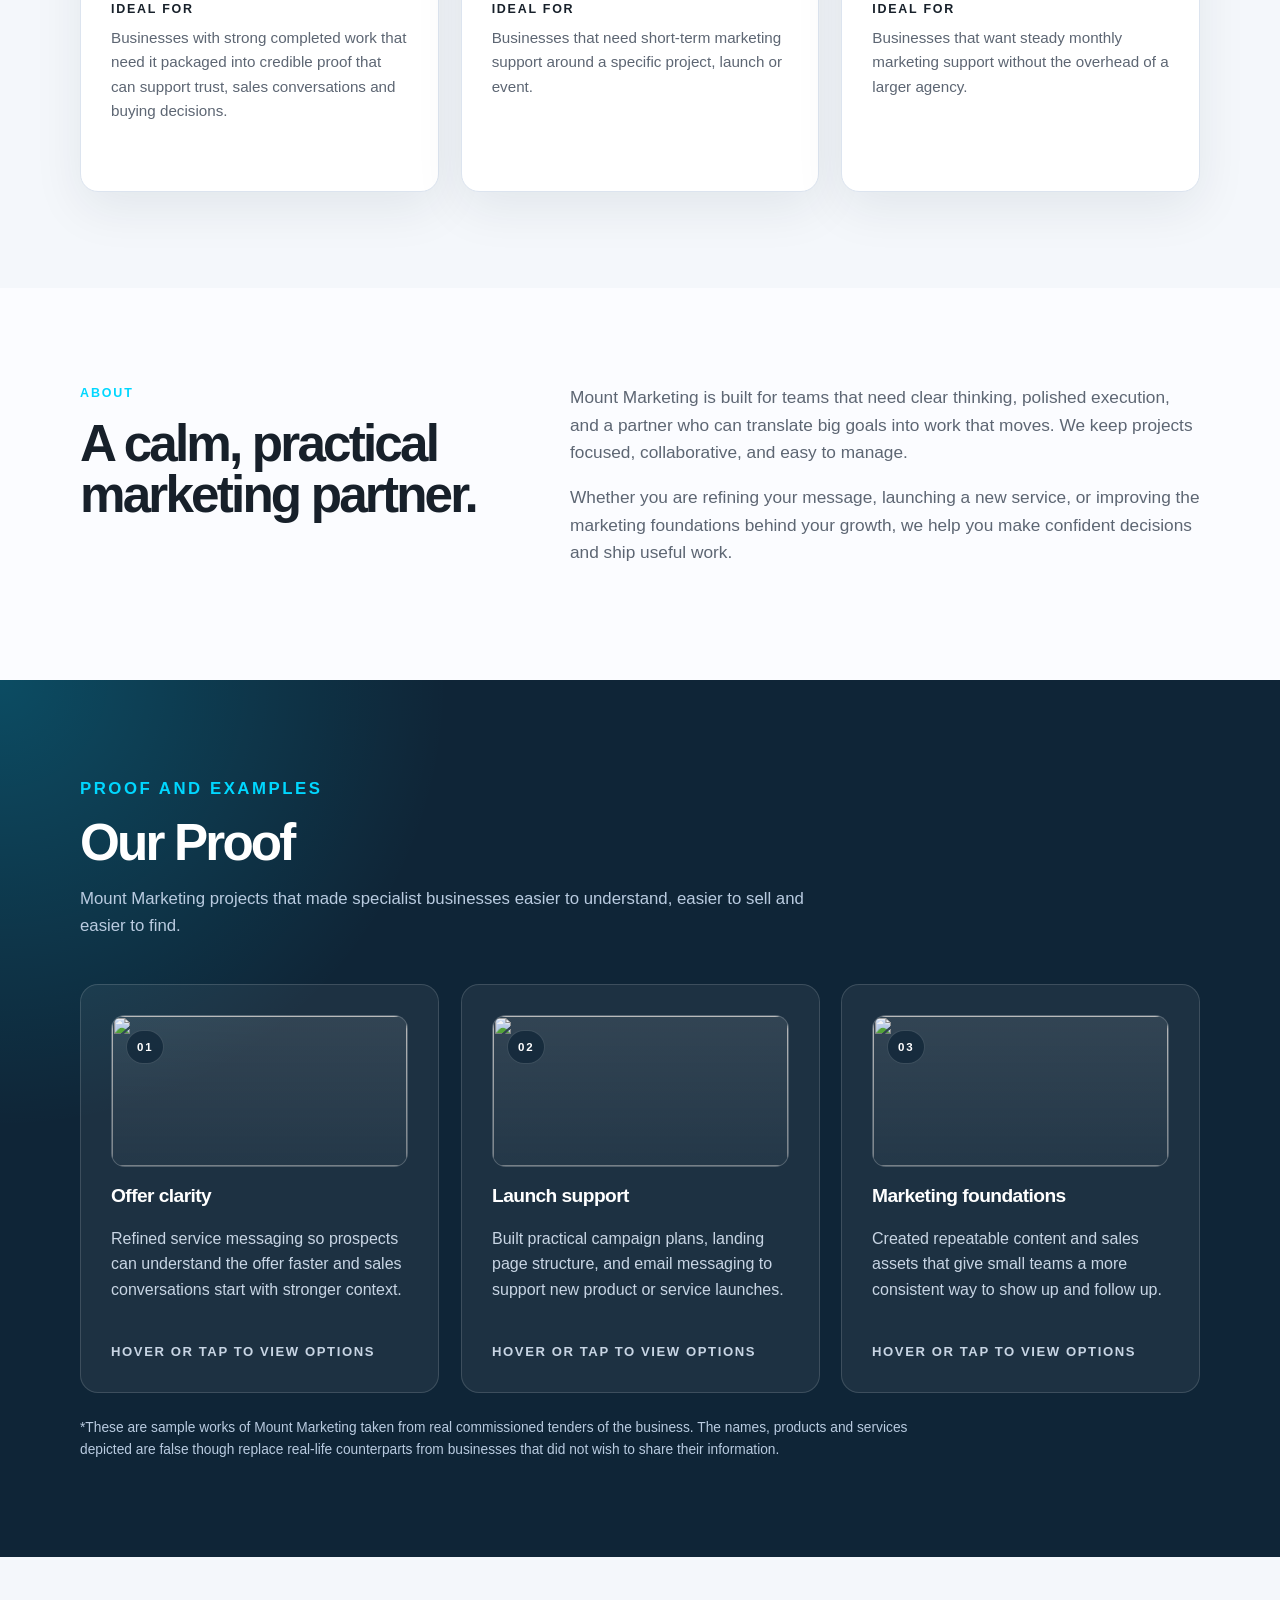
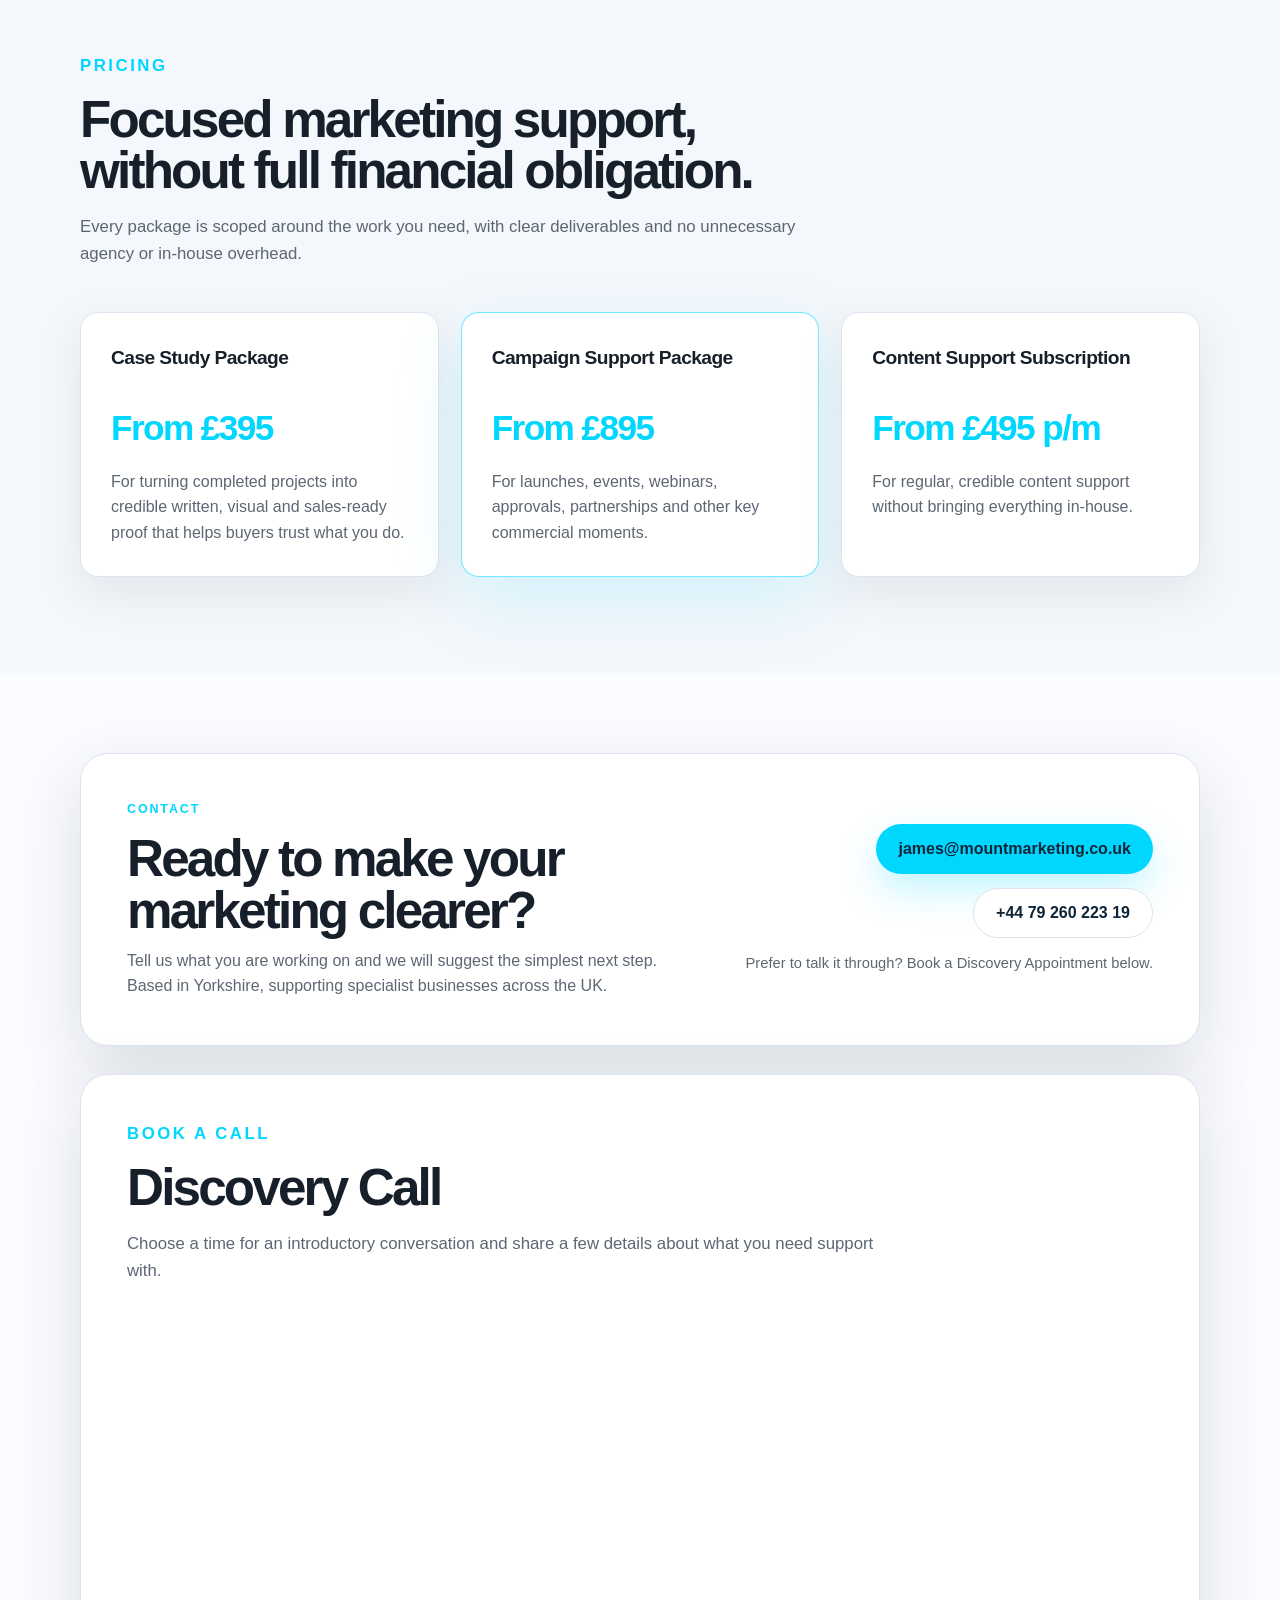
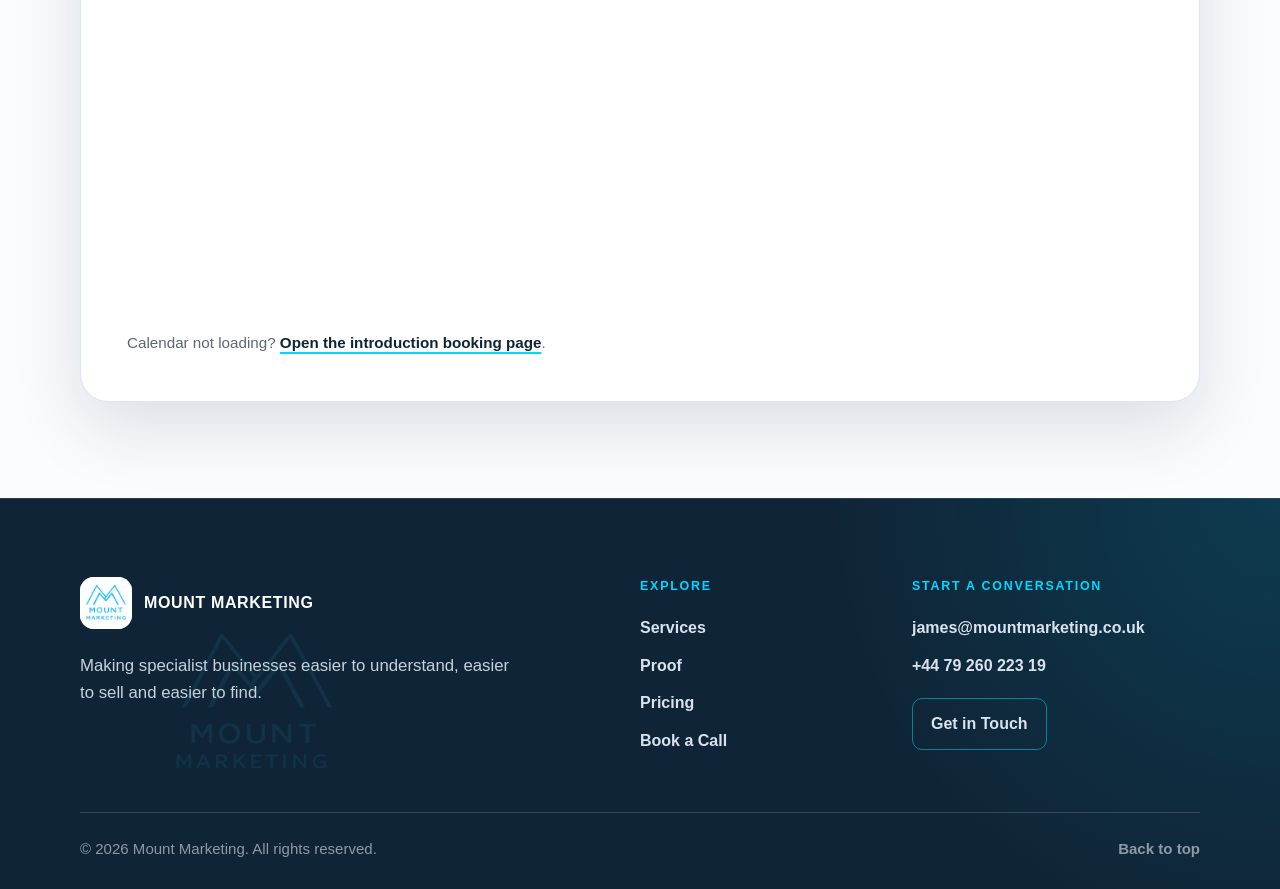
==== commit dd9816d2: "Publish latest homepage and sample case studies" ====
--- a/index.html
+++ b/index.html
@@ -20,7 +20,7 @@
   <title>Mount Marketing | Case Studies and Content Support</title>
   <link rel="canonical" href="https://www.mountmarketing.co.uk/">
   <link rel="icon" href="mount-marketing-logo.jpg" type="image/jpeg">
-  <link rel="stylesheet" href="styles.css?v=20260407-flip">
+  <link rel="stylesheet" href="styles.css?v=20260410-proof-thumbs">
   <script type="application/ld+json">
     {
       "@context": "https://schema.org",
@@ -220,7 +220,10 @@
           <article class="proof-card" data-proof-card tabindex="0" aria-expanded="false">
             <div class="proof-card-inner">
               <div class="proof-card-face proof-card-front">
-                <span class="proof-number">01</span>
+                <div class="proof-thumbnail">
+                  <img src="case-studies/images/offer-clarity.jpg" alt="" aria-hidden="true" loading="lazy" decoding="async">
+                  <span class="proof-number">01</span>
+                </div>
                 <h3>Offer clarity</h3>
                 <p>Refined service messaging so prospects can understand the offer faster and sales conversations start with stronger context.</p>
                 <p class="proof-card-hint">Hover or tap to view options</p>
@@ -239,7 +242,10 @@
           <article class="proof-card" data-proof-card tabindex="0" aria-expanded="false">
             <div class="proof-card-inner">
               <div class="proof-card-face proof-card-front">
-                <span class="proof-number">02</span>
+                <div class="proof-thumbnail">
+                  <img src="case-studies/images/launch-support.jpg" alt="" aria-hidden="true" loading="lazy" decoding="async">
+                  <span class="proof-number">02</span>
+                </div>
                 <h3>Launch support</h3>
                 <p>Built practical campaign plans, landing page structure, and email messaging to support new product or service launches.</p>
                 <p class="proof-card-hint">Hover or tap to view options</p>
@@ -258,7 +264,10 @@
           <article class="proof-card" data-proof-card tabindex="0" aria-expanded="false">
             <div class="proof-card-inner">
               <div class="proof-card-face proof-card-front">
-                <span class="proof-number">03</span>
+                <div class="proof-thumbnail">
+                  <img src="case-studies/images/marketing-foundations.jpg" alt="" aria-hidden="true" loading="lazy" decoding="async">
+                  <span class="proof-number">03</span>
+                </div>
                 <h3>Marketing foundations</h3>
                 <p>Created repeatable content and sales assets that give small teams a more consistent way to show up and follow up.</p>
                 <p class="proof-card-hint">Hover or tap to view options</p>
--- a/styles.css
+++ b/styles.css
@@ -545,7 +545,7 @@
 }
 
 .proof-card {
-  min-height: 320px;
+  min-height: 392px;
   padding: 0;
   background: transparent;
   border: 0;
@@ -568,7 +568,7 @@
 .proof-card-inner {
   position: relative;
   display: grid;
-  min-height: 320px;
+  min-height: 392px;
   transform-style: preserve-3d;
   transition: transform 720ms cubic-bezier(0.2, 0.8, 0.2, 1);
   transition-delay: 0ms;
@@ -599,7 +599,7 @@
 .proof-card-face {
   grid-area: 1 / 1;
   display: grid;
-  min-height: 320px;
+  min-height: 392px;
   padding: 30px;
   background: rgba(255, 255, 255, 0.06);
   border: 1px solid rgba(255, 255, 255, 0.14);
@@ -607,6 +607,7 @@
   backface-visibility: hidden;
   transform-style: preserve-3d;
   transition: border-color 220ms ease, box-shadow 220ms ease;
+  gap: 14px;
 }
 
 @keyframes proofCardFlip {
@@ -624,7 +625,44 @@
 }
 
 .proof-card-front {
-  grid-template-rows: 82px 58px 1fr auto;
+  grid-template-rows: 152px auto 1fr auto;
+}
+
+.proof-thumbnail {
+  position: relative;
+  overflow: hidden;
+  border: 1px solid rgba(255, 255, 255, 0.16);
+  border-radius: 14px;
+  background: rgba(255, 255, 255, 0.1);
+}
+
+.proof-thumbnail::after {
+  content: "";
+  position: absolute;
+  inset: 0;
+  background: linear-gradient(180deg, rgba(15, 37, 55, 0.04), rgba(15, 37, 55, 0.42));
+  pointer-events: none;
+}
+
+.proof-thumbnail img {
+  display: block;
+  width: 100%;
+  height: 100%;
+  object-fit: cover;
+}
+
+.proof-thumbnail .proof-number {
+  position: absolute;
+  top: 14px;
+  left: 14px;
+  z-index: 1;
+  margin-bottom: 0;
+  padding: 7px 10px;
+  color: #ffffff;
+  font-size: 0.72rem;
+  background: rgba(15, 37, 55, 0.72);
+  border: 1px solid rgba(255, 255, 255, 0.16);
+  border-radius: 999px;
 }
 
 .proof-card-back {
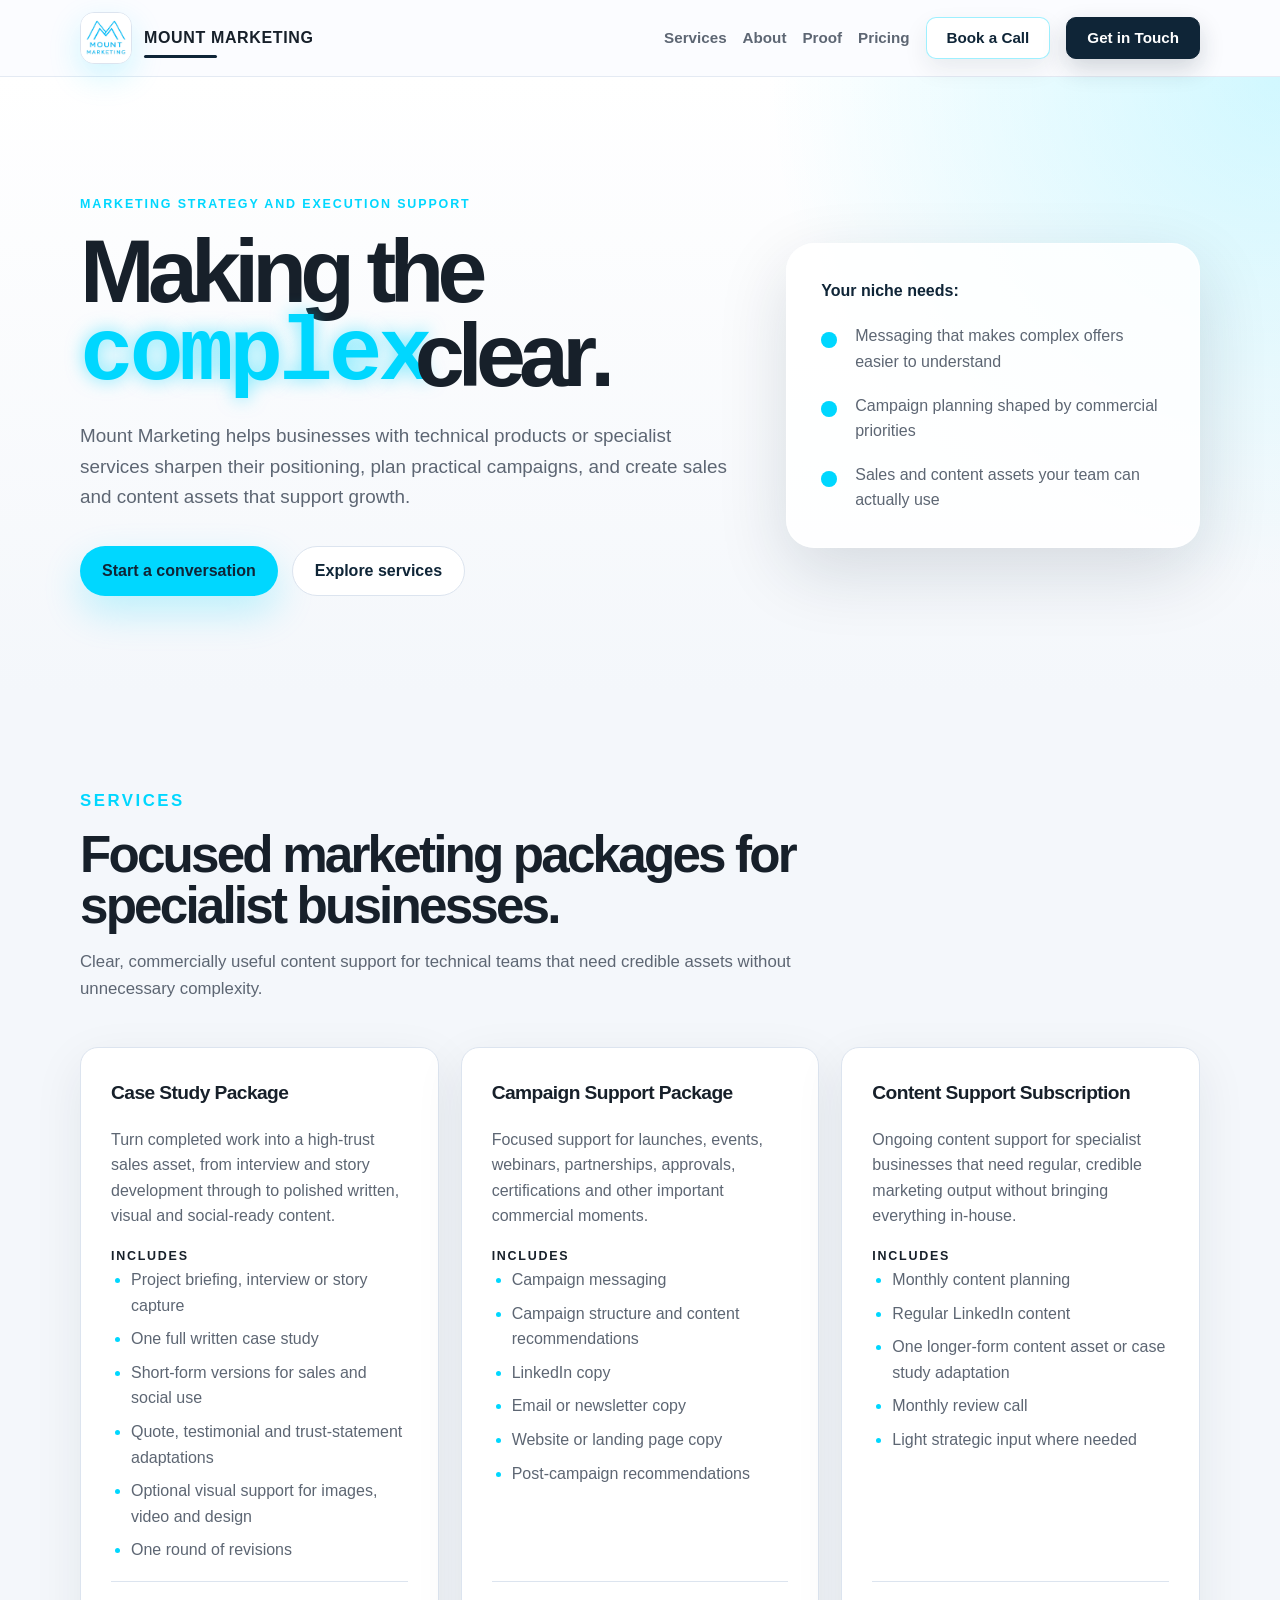
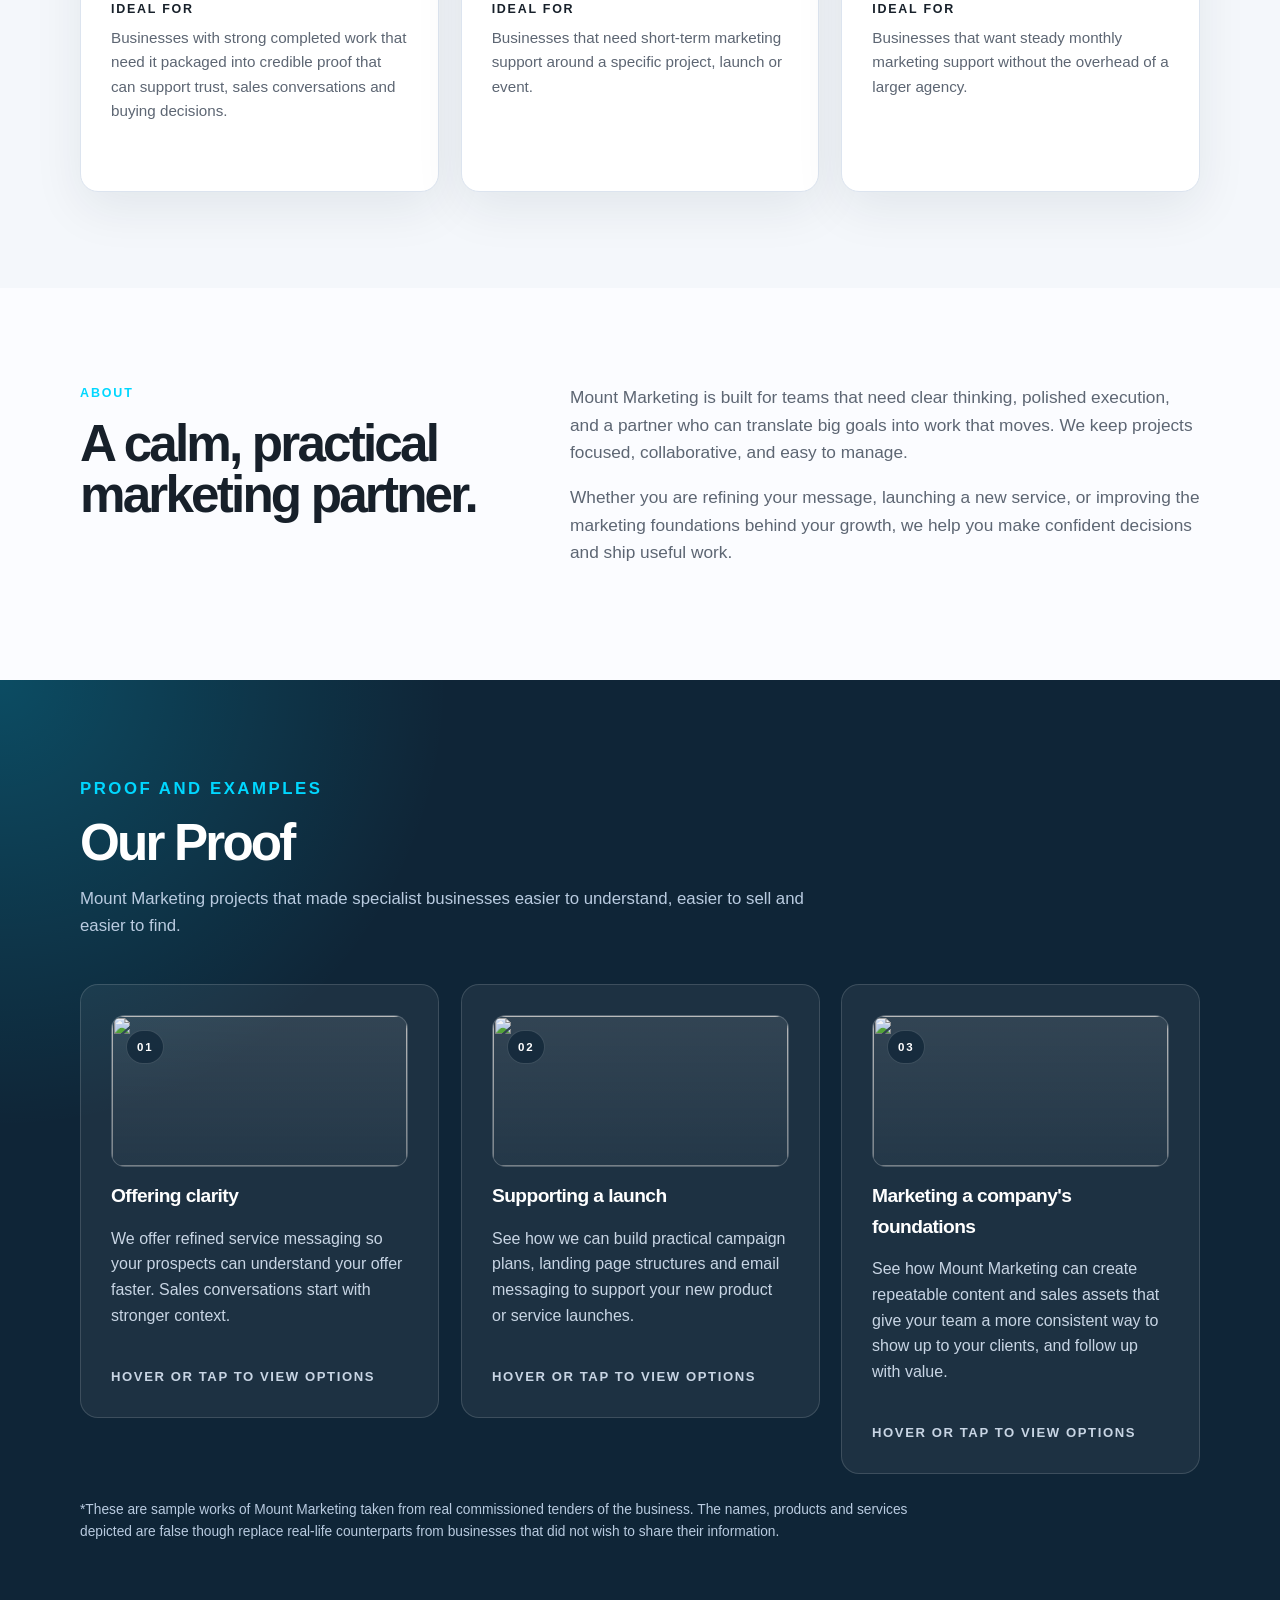
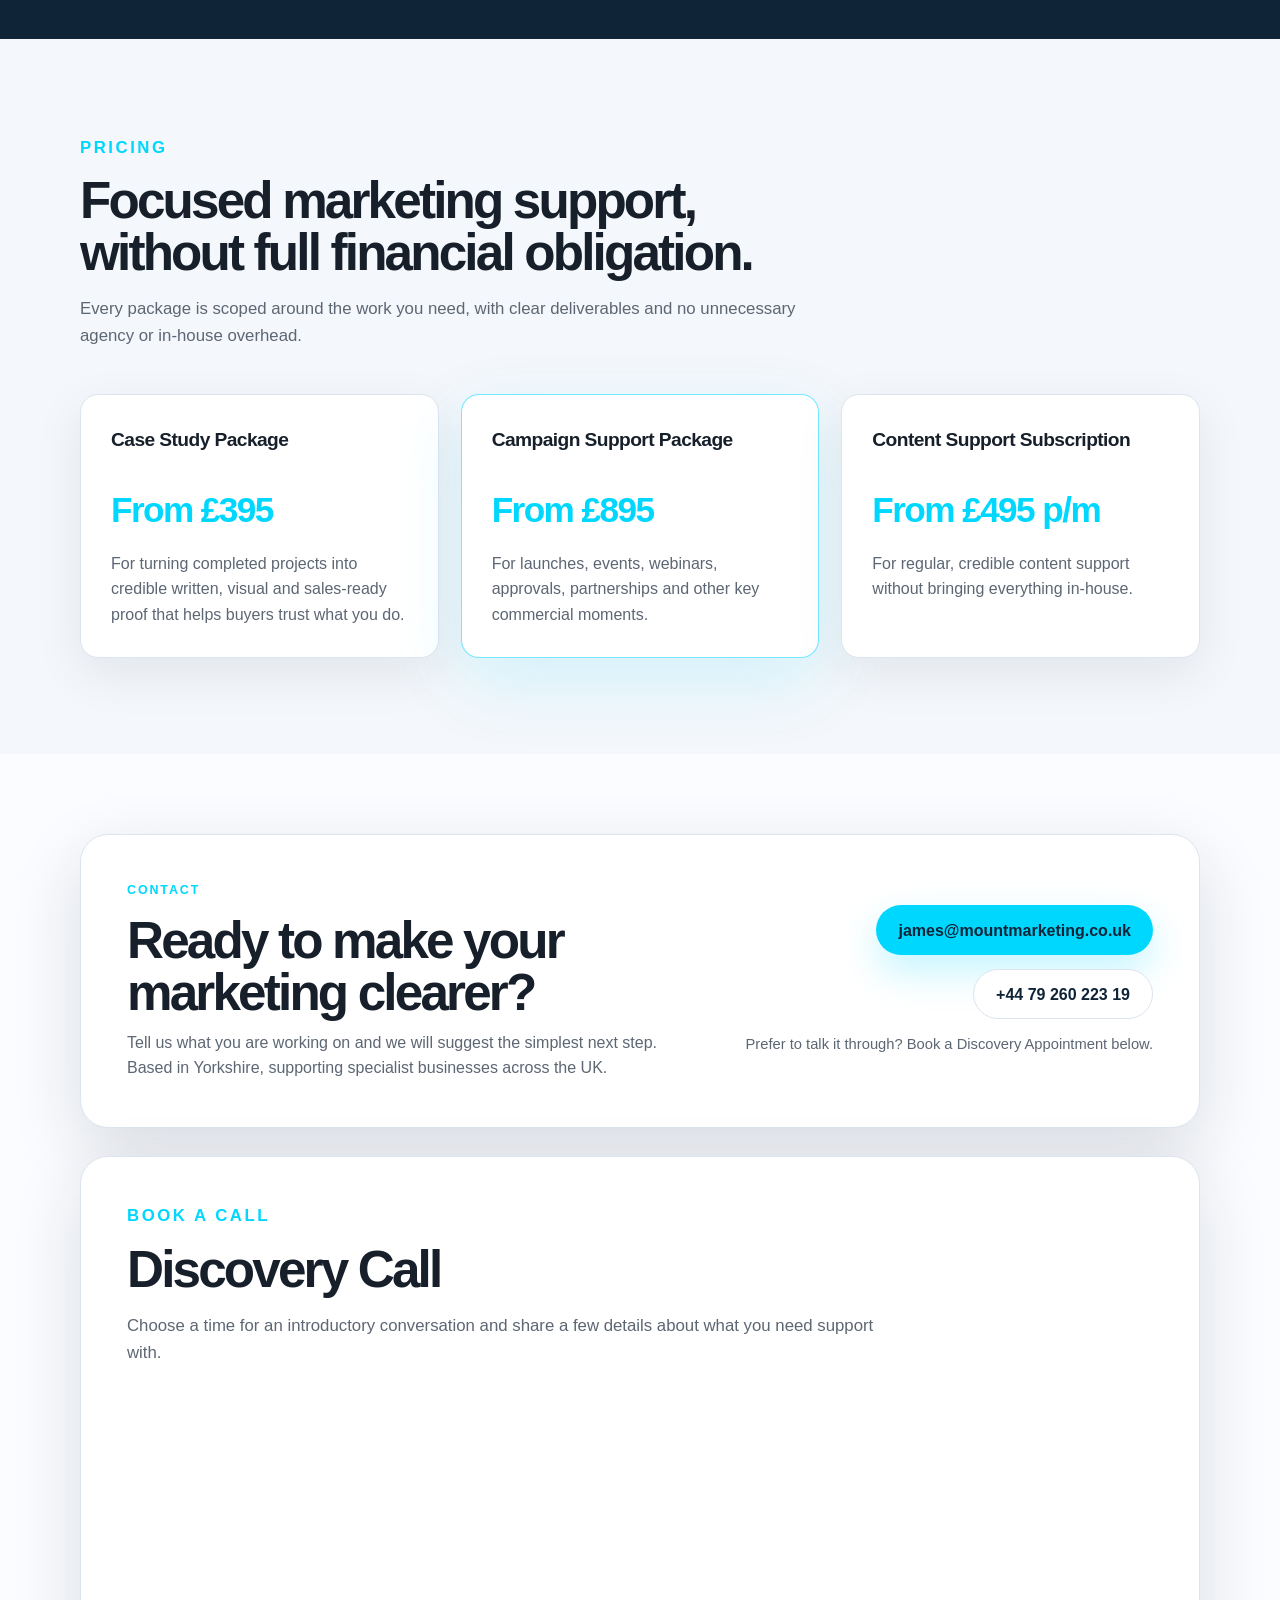
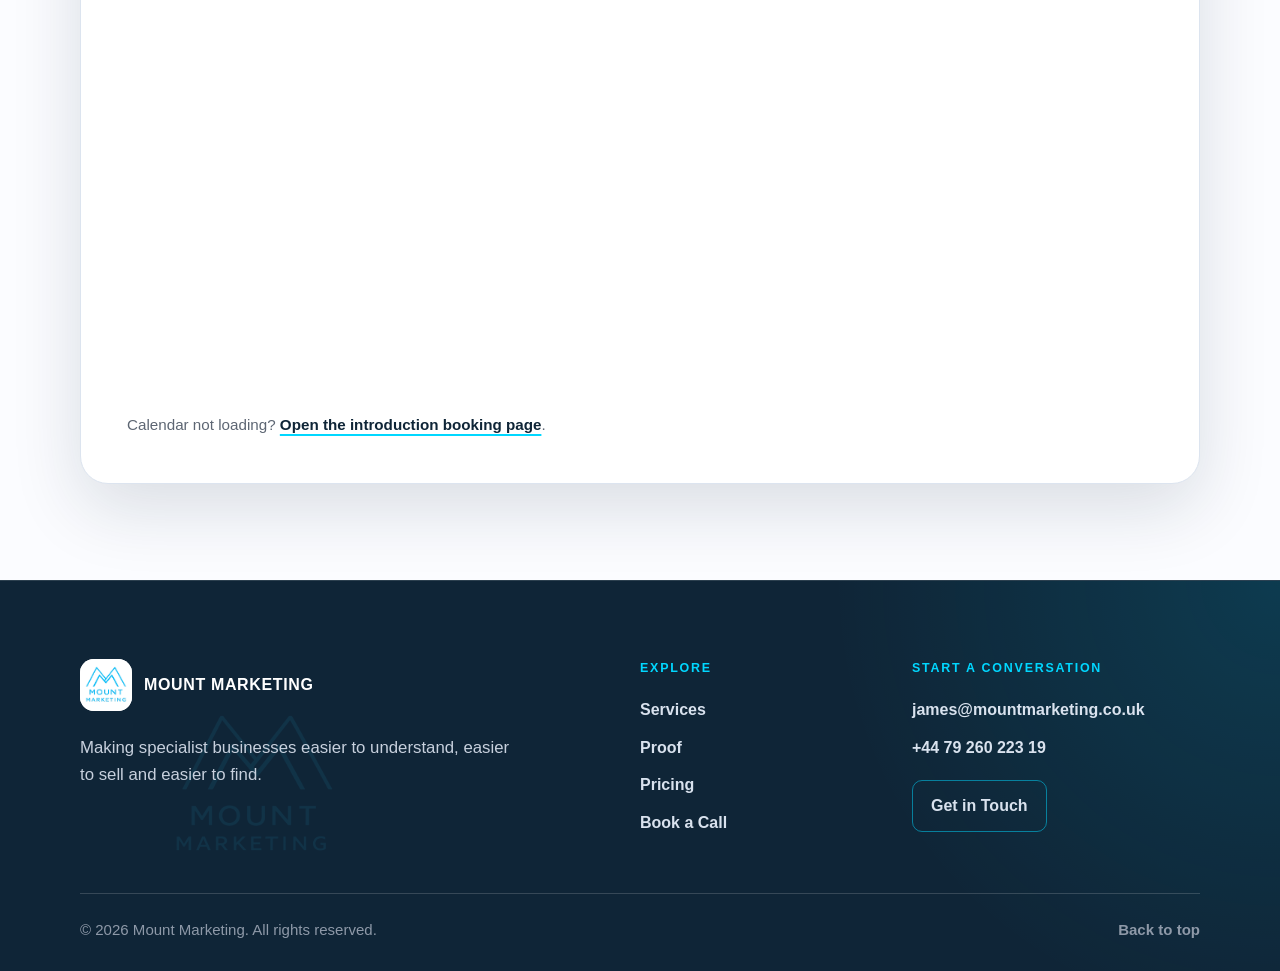
==== commit b2a1ed2f: "Rename proof samples and refresh case study titles" ====
--- a/index.html
+++ b/index.html
@@ -221,20 +221,20 @@
             <div class="proof-card-inner">
               <div class="proof-card-face proof-card-front">
                 <div class="proof-thumbnail">
-                  <img src="case-studies/images/offer-clarity.jpg" alt="" aria-hidden="true" loading="lazy" decoding="async">
+                  <img src="https://images.pexels.com/photos/32845694/pexels-photo-32845694.jpeg?cs=srgb&dl=pexels-sergey-sergeev-2153675005-32845694.jpg&fm=jpg" alt="" aria-hidden="true" loading="lazy" decoding="async">
                   <span class="proof-number">01</span>
                 </div>
-                <h3>Offer clarity</h3>
-                <p>Refined service messaging so prospects can understand the offer faster and sales conversations start with stronger context.</p>
+                <h3>Offering clarity</h3>
+                <p>We offer refined service messaging so your prospects can understand your offer faster. Sales conversations start with stronger context.</p>
                 <p class="proof-card-hint">Hover or tap to view options</p>
               </div>
               <div class="proof-card-face proof-card-back">
                 <span class="proof-number">01</span>
-                <h3>Offer clarity</h3>
+                <h3>Offering clarity</h3>
                 <p>See how clearer positioning can turn a specialist offer into a sharper sales conversation.</p>
                 <div class="proof-card-actions">
                   <a class="proof-button proof-button-primary" href="case-studies/offer-clarity.html" tabindex="-1">View case study</a>
-                  <a class="proof-button proof-button-secondary" href="case-studies/offer-clarity.pdf" download tabindex="-1">Download PDF</a>
+                  <a class="proof-button proof-button-secondary" href="#contact" tabindex="-1">Ask about this package</a>
                 </div>
               </div>
             </div>
@@ -243,20 +243,20 @@
             <div class="proof-card-inner">
               <div class="proof-card-face proof-card-front">
                 <div class="proof-thumbnail">
-                  <img src="case-studies/images/launch-support.jpg" alt="" aria-hidden="true" loading="lazy" decoding="async">
+                  <img src="https://images.pexels.com/photos/32845690/pexels-photo-32845690.jpeg?cs=srgb&dl=pexels-sergey-sergeev-2153675005-32845690.jpg&fm=jpg" alt="" aria-hidden="true" loading="lazy" decoding="async">
                   <span class="proof-number">02</span>
                 </div>
-                <h3>Launch support</h3>
-                <p>Built practical campaign plans, landing page structure, and email messaging to support new product or service launches.</p>
+                <h3>Supporting a launch</h3>
+                <p>See how we can build practical campaign plans, landing page structures and email messaging to support your new product or service launches.</p>
                 <p class="proof-card-hint">Hover or tap to view options</p>
               </div>
               <div class="proof-card-face proof-card-back">
                 <span class="proof-number">02</span>
-                <h3>Launch support</h3>
+                <h3>Supporting a launch</h3>
                 <p>Explore the assets behind a focused commercial moment, from campaign structure to usable launch copy.</p>
                 <div class="proof-card-actions">
                   <a class="proof-button proof-button-primary" href="case-studies/launch-support.html" tabindex="-1">View case study</a>
-                  <a class="proof-button proof-button-secondary" href="case-studies/launch-support.pdf" download tabindex="-1">Download PDF</a>
+                  <a class="proof-button proof-button-secondary" href="#contact" tabindex="-1">Ask about this package</a>
                 </div>
               </div>
             </div>
@@ -265,20 +265,20 @@
             <div class="proof-card-inner">
               <div class="proof-card-face proof-card-front">
                 <div class="proof-thumbnail">
-                  <img src="case-studies/images/marketing-foundations.jpg" alt="" aria-hidden="true" loading="lazy" decoding="async">
+                  <img src="https://images.pexels.com/photos/8960991/pexels-photo-8960991.jpeg?cs=srgb&dl=pexels-mikael-blomkvist-8960991.jpg&fm=jpg" alt="" aria-hidden="true" loading="lazy" decoding="async">
                   <span class="proof-number">03</span>
                 </div>
-                <h3>Marketing foundations</h3>
-                <p>Created repeatable content and sales assets that give small teams a more consistent way to show up and follow up.</p>
+                <h3>Marketing a company's foundations</h3>
+                <p>See how Mount Marketing can create repeatable content and sales assets that give your team a more consistent way to show up to your clients, and follow up with value.</p>
                 <p class="proof-card-hint">Hover or tap to view options</p>
               </div>
               <div class="proof-card-face proof-card-back">
                 <span class="proof-number">03</span>
-                <h3>Marketing foundations</h3>
+                <h3>Marketing a company's foundations</h3>
                 <p>Review how repeatable content and sales assets can make technical expertise easier to reuse.</p>
                 <div class="proof-card-actions">
                   <a class="proof-button proof-button-primary" href="case-studies/marketing-foundations.html" tabindex="-1">View case study</a>
-                  <a class="proof-button proof-button-secondary" href="case-studies/marketing-foundations.pdf" download tabindex="-1">Download PDF</a>
+                  <a class="proof-button proof-button-secondary" href="#contact" tabindex="-1">Ask about this package</a>
                 </div>
               </div>
             </div>
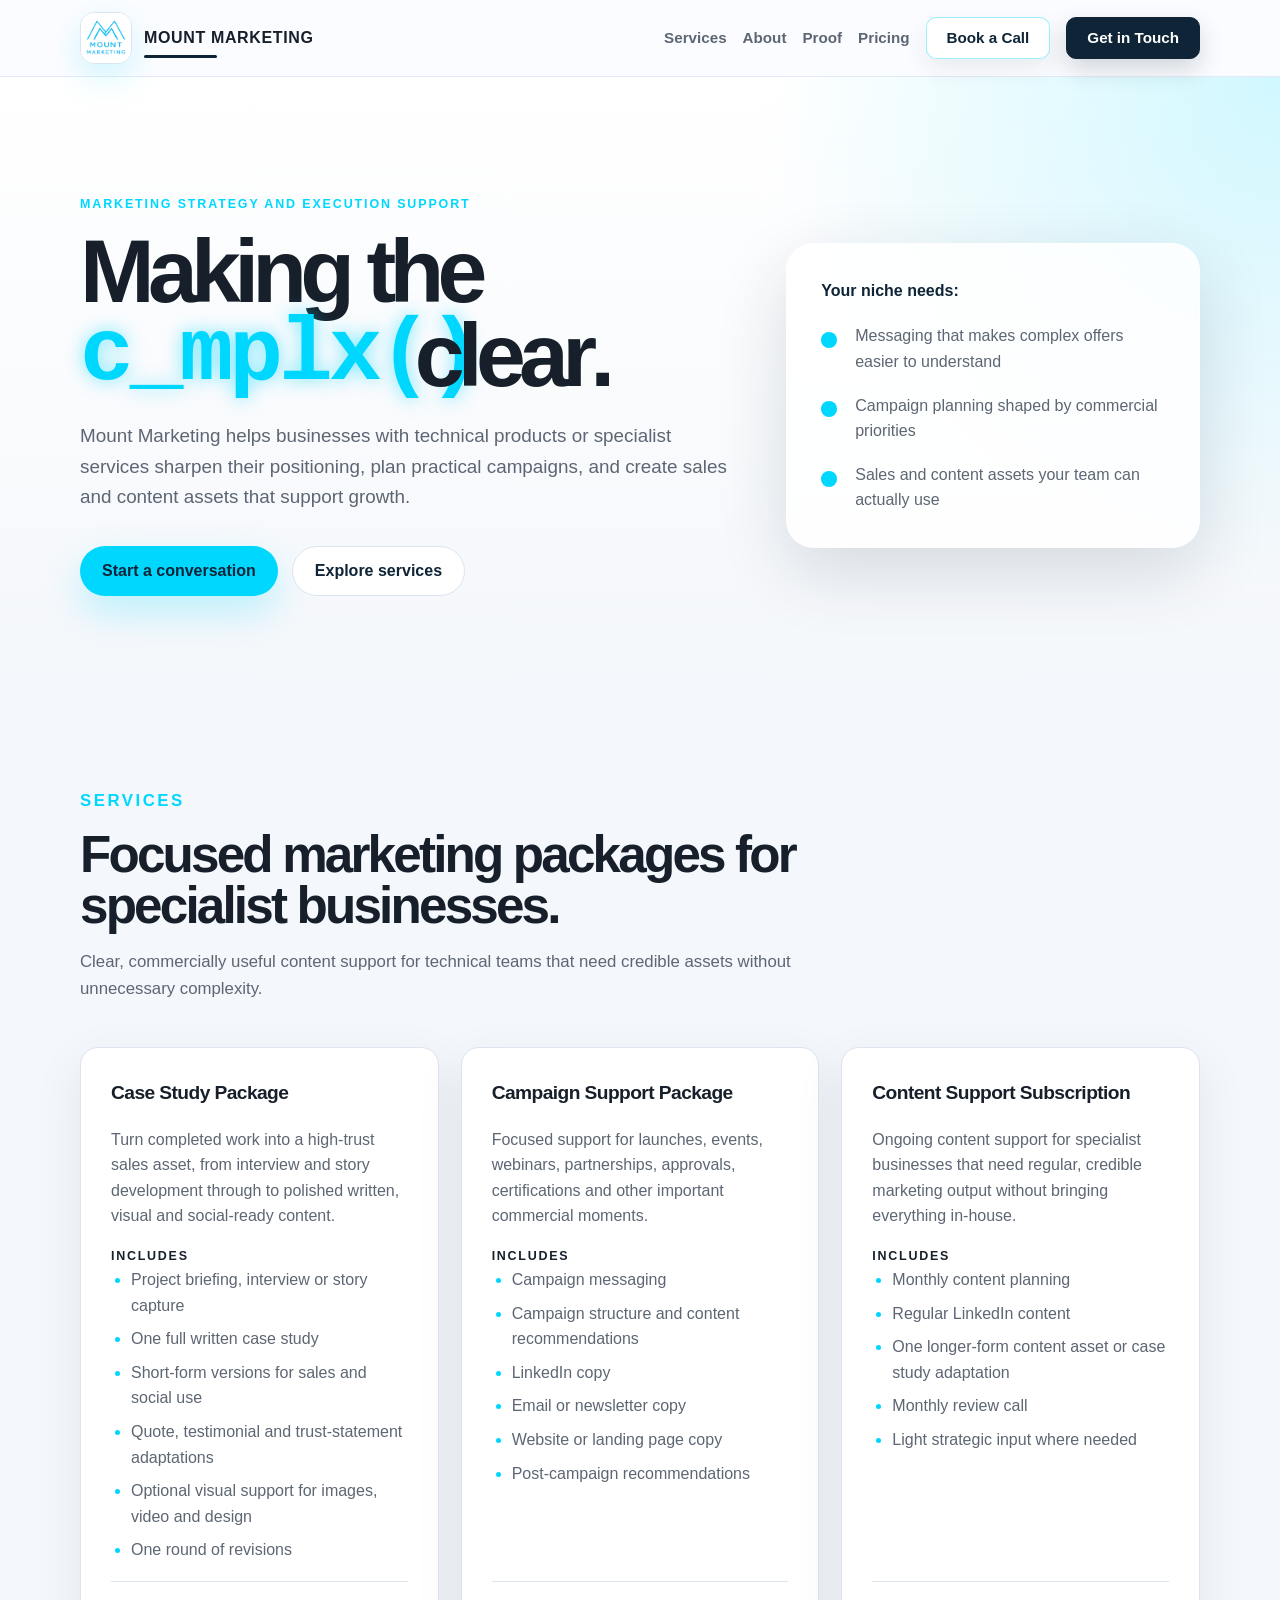
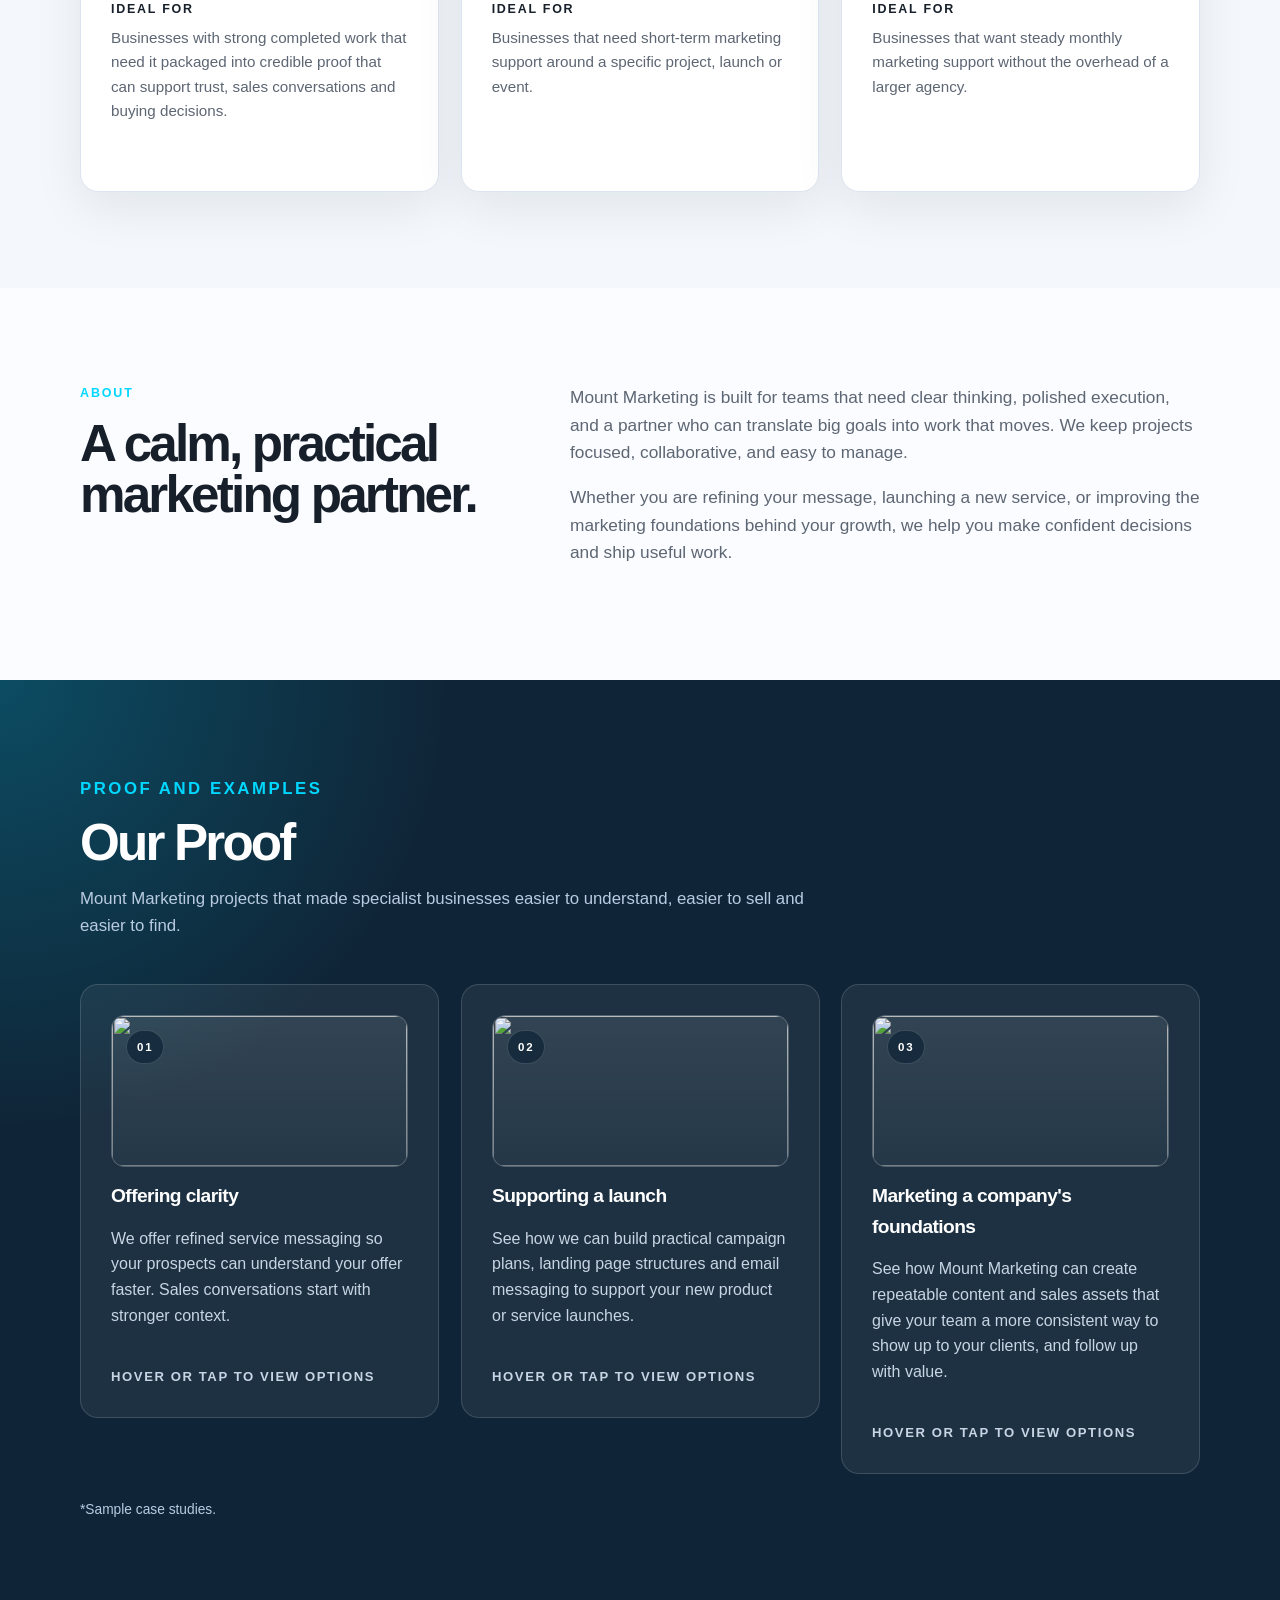
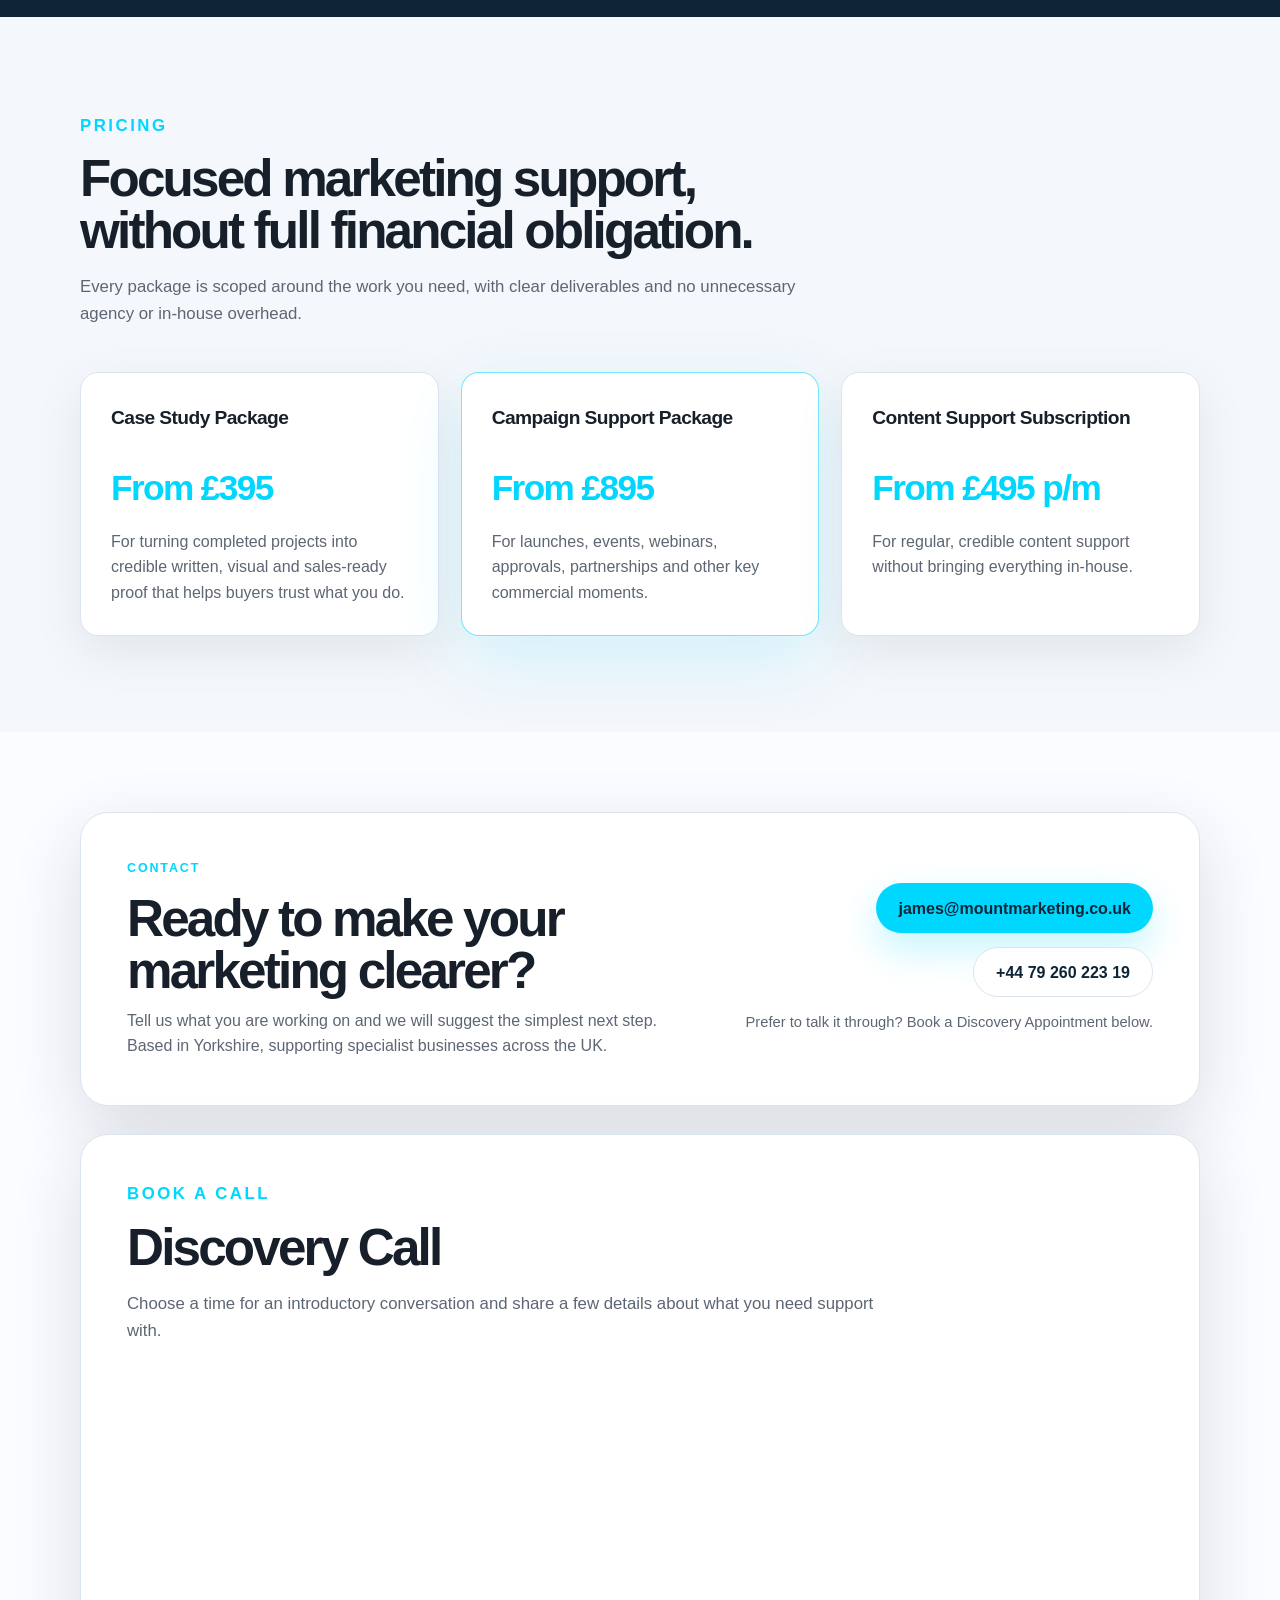
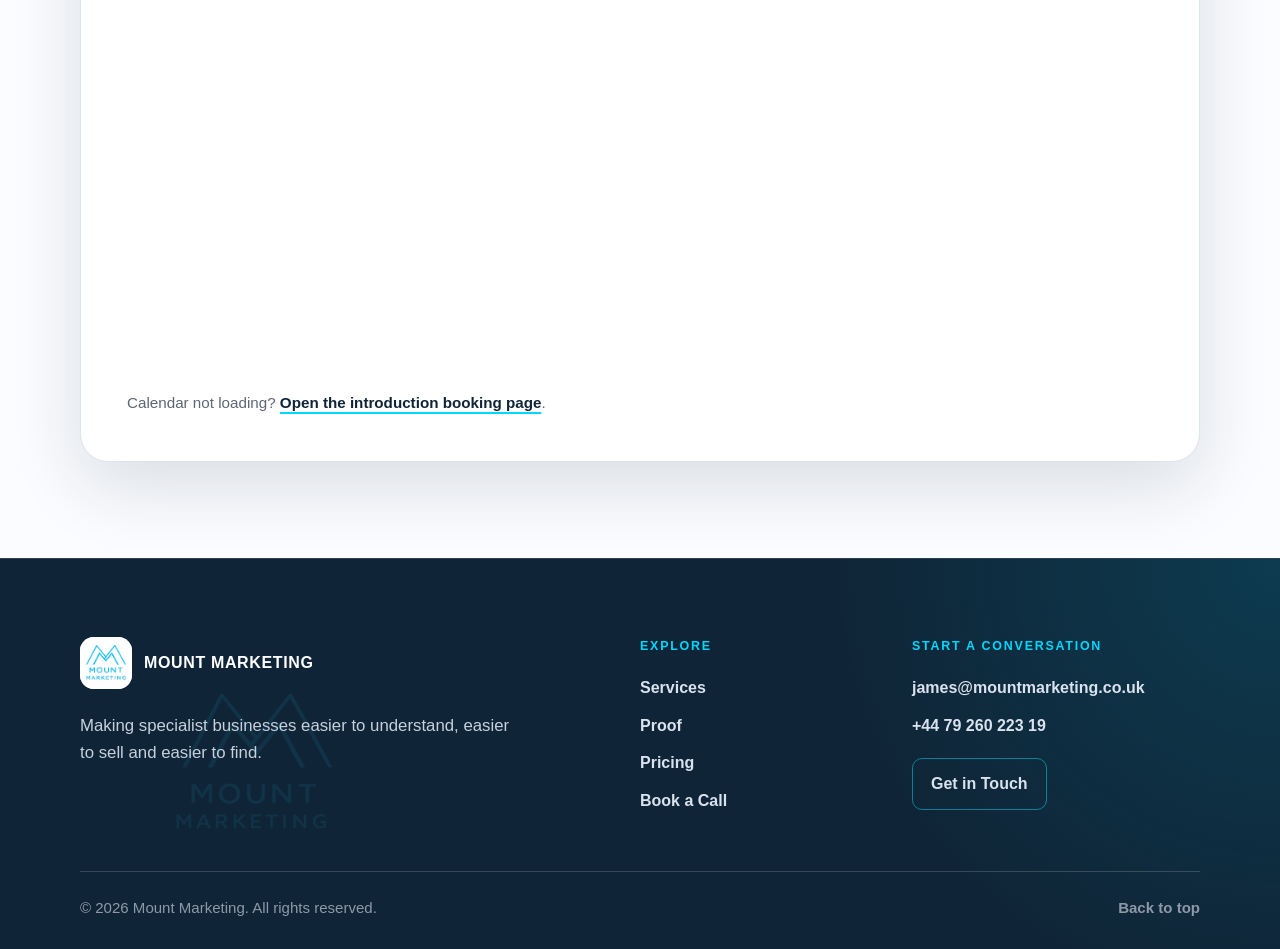
==== commit ef27556f: "Tighten sample case study notes" ====
--- a/index.html
+++ b/index.html
@@ -284,7 +284,7 @@
             </div>
           </article>
         </div>
-        <p class="proof-disclaimer">*These are sample works of Mount Marketing taken from real commissioned tenders of the business. The names, products and services depicted are false though replace real-life counterparts from businesses that did not wish to share their information.</p>
+        <p class="proof-disclaimer">*Sample case studies.</p>
       </div>
     </section>
 
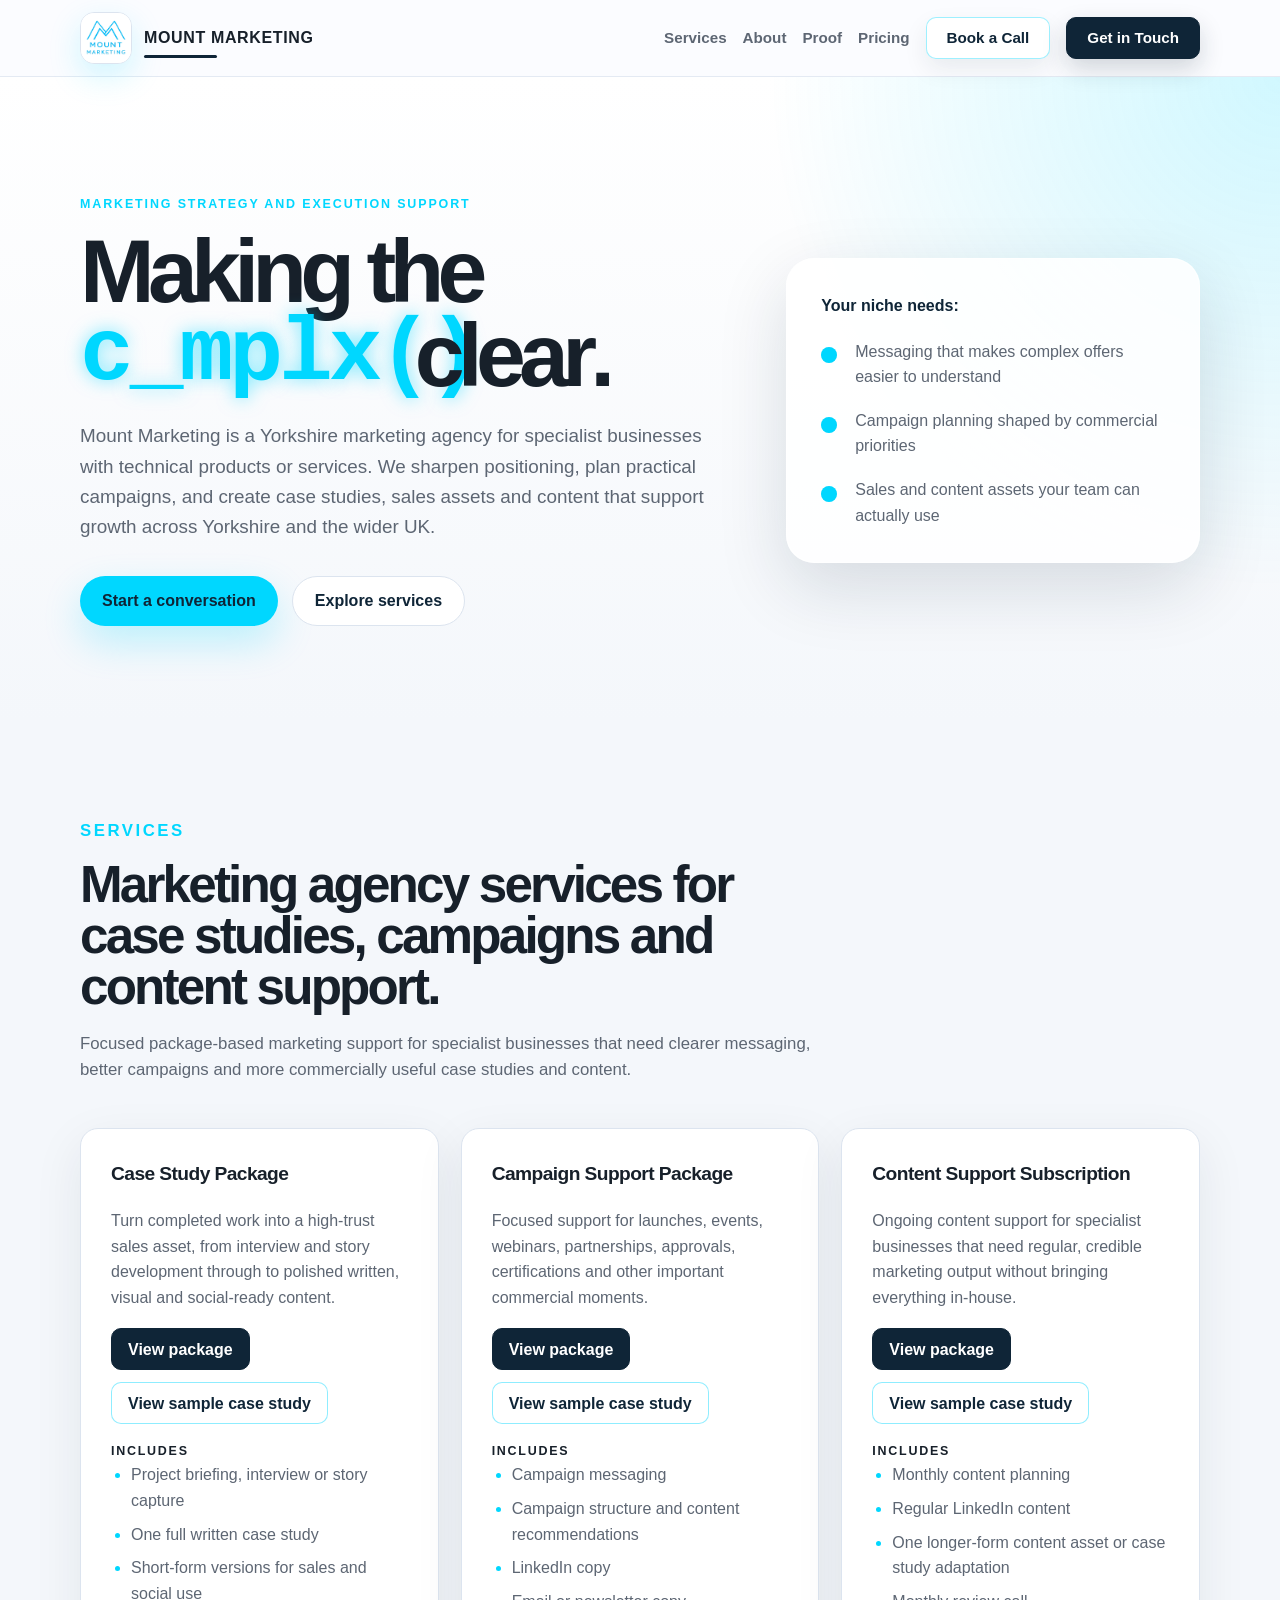
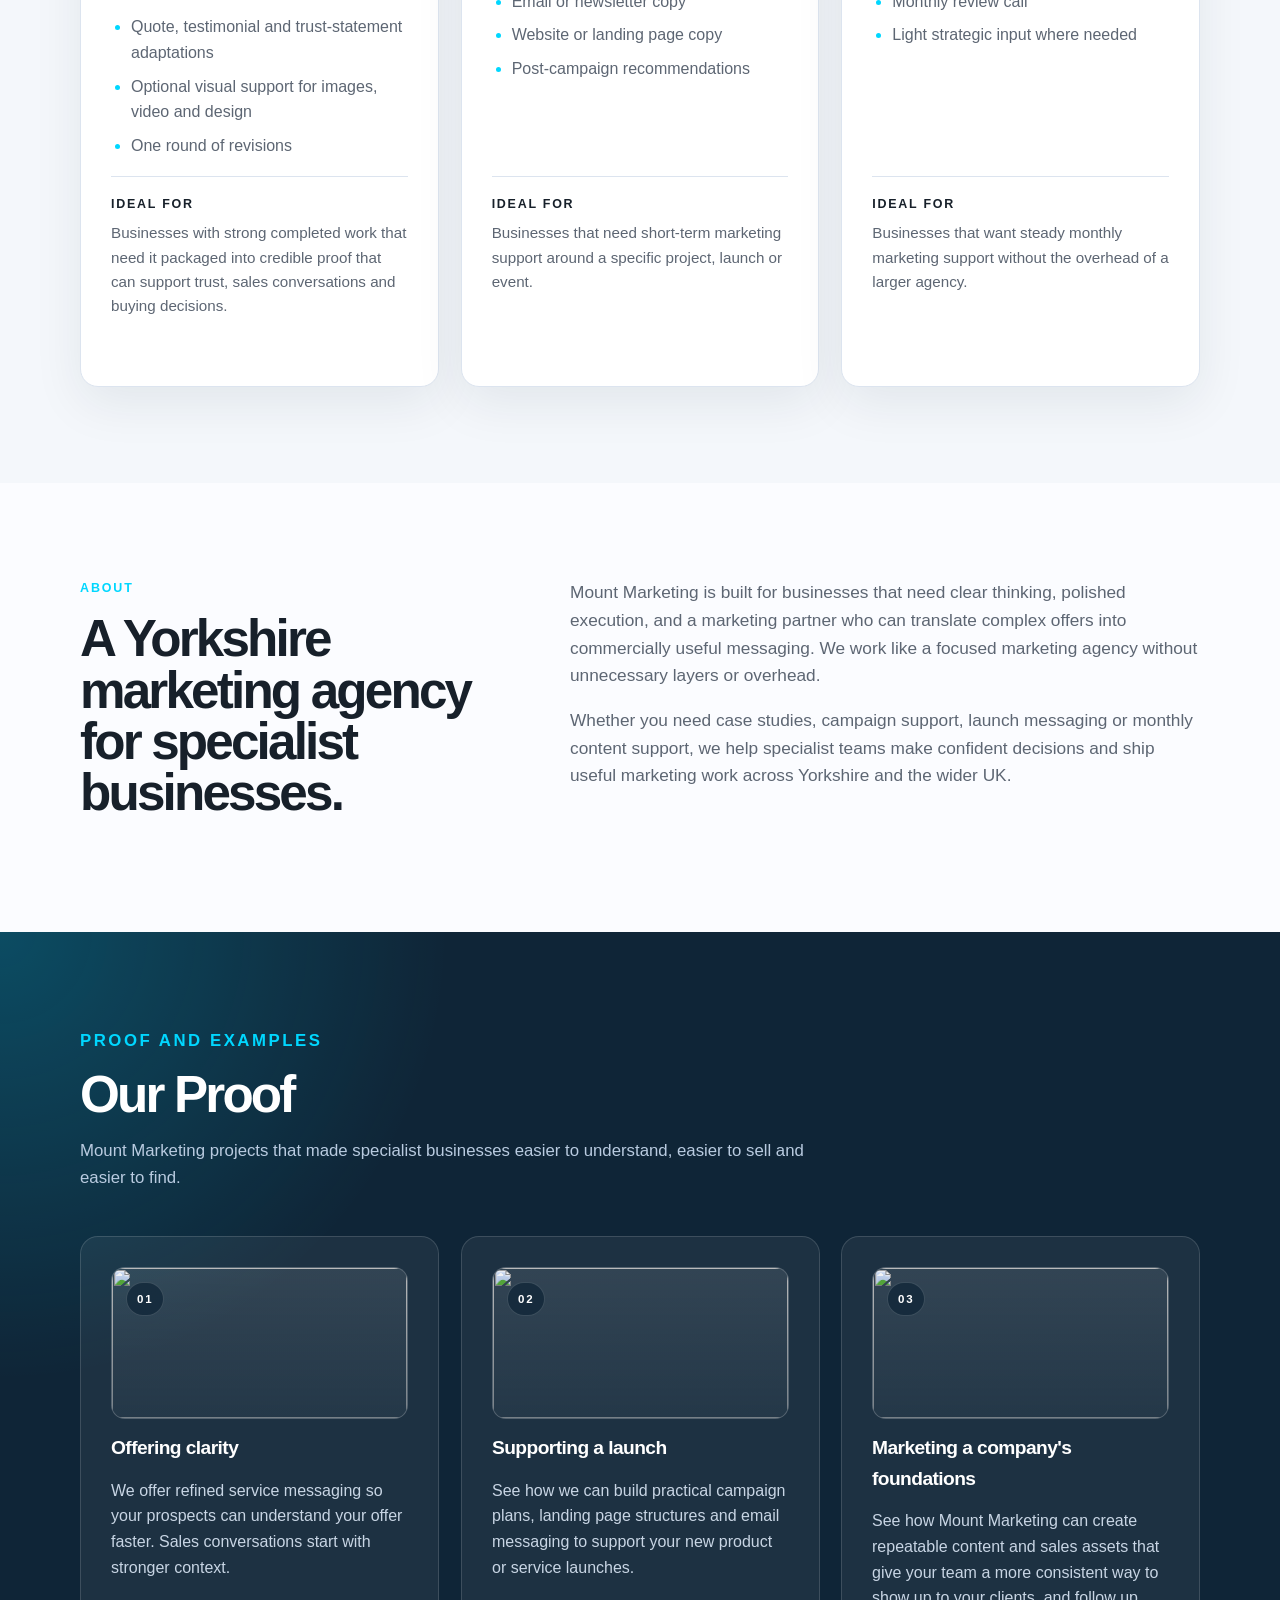
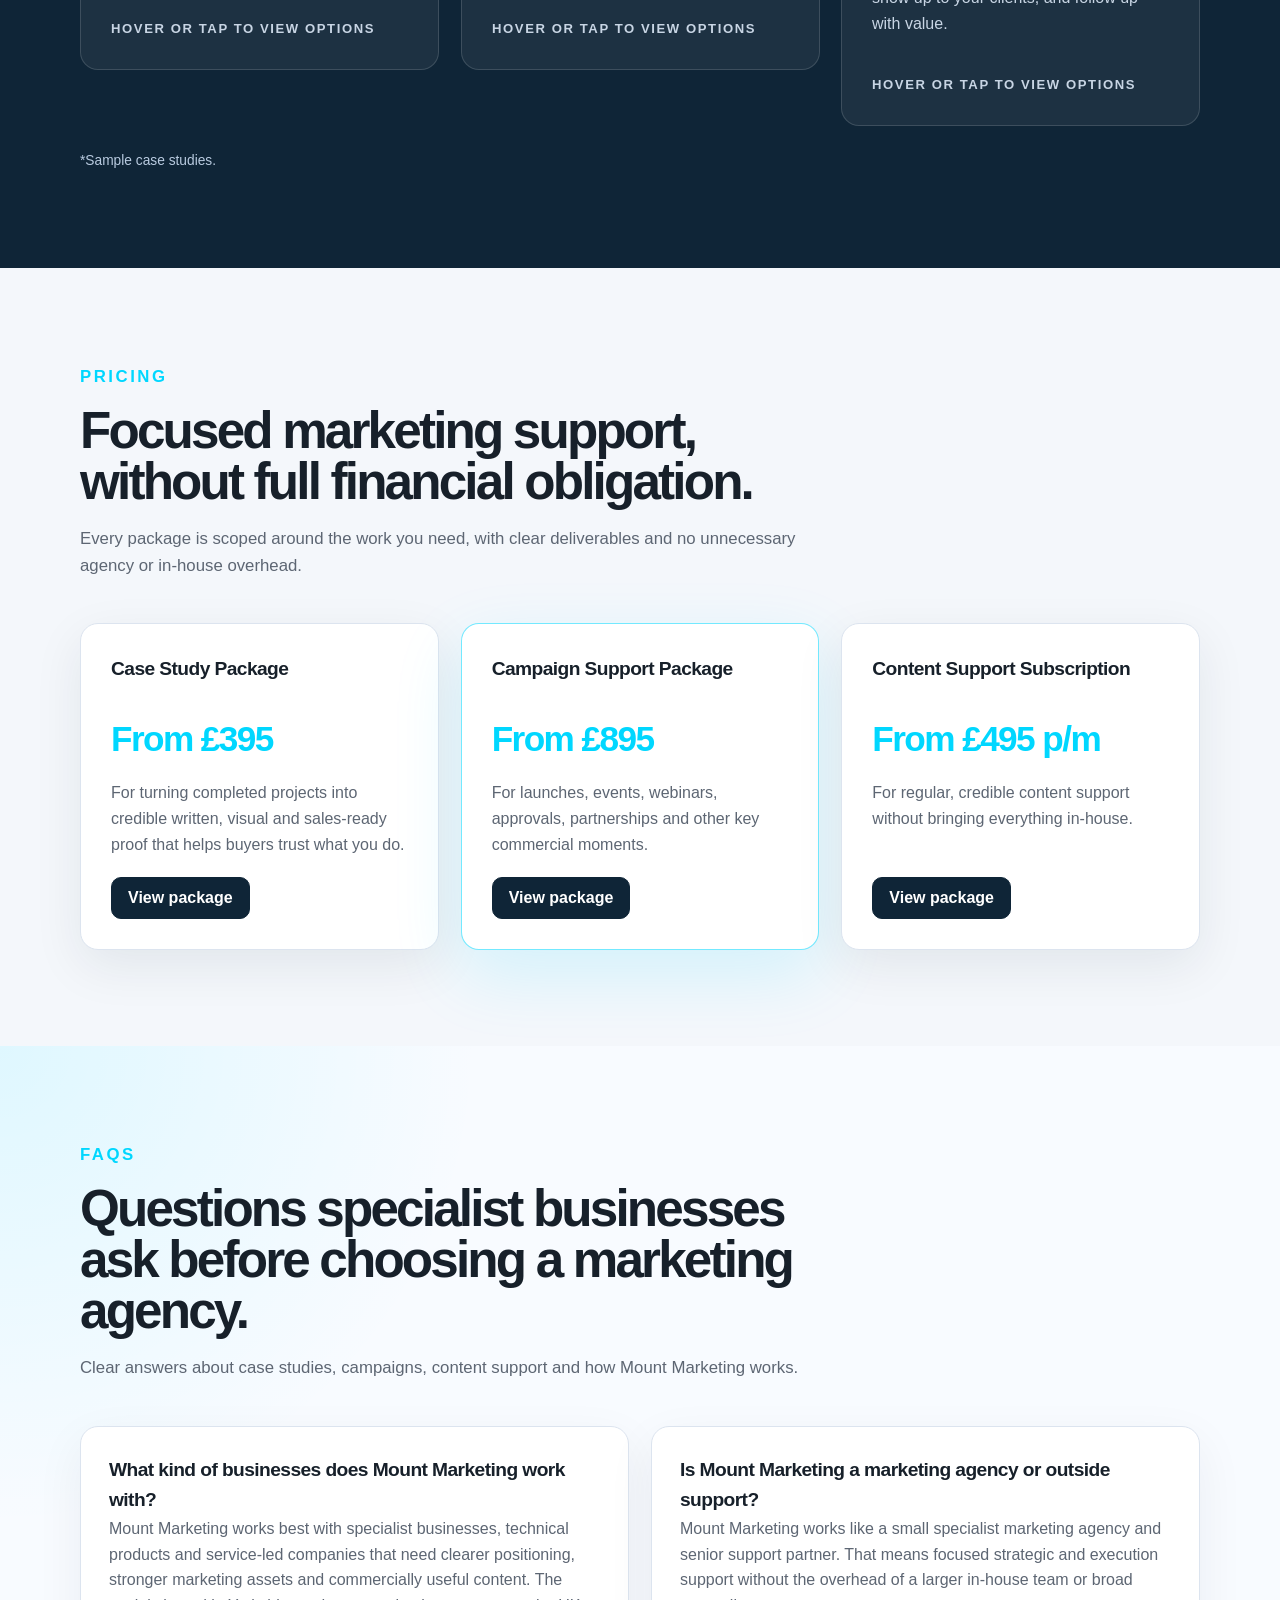
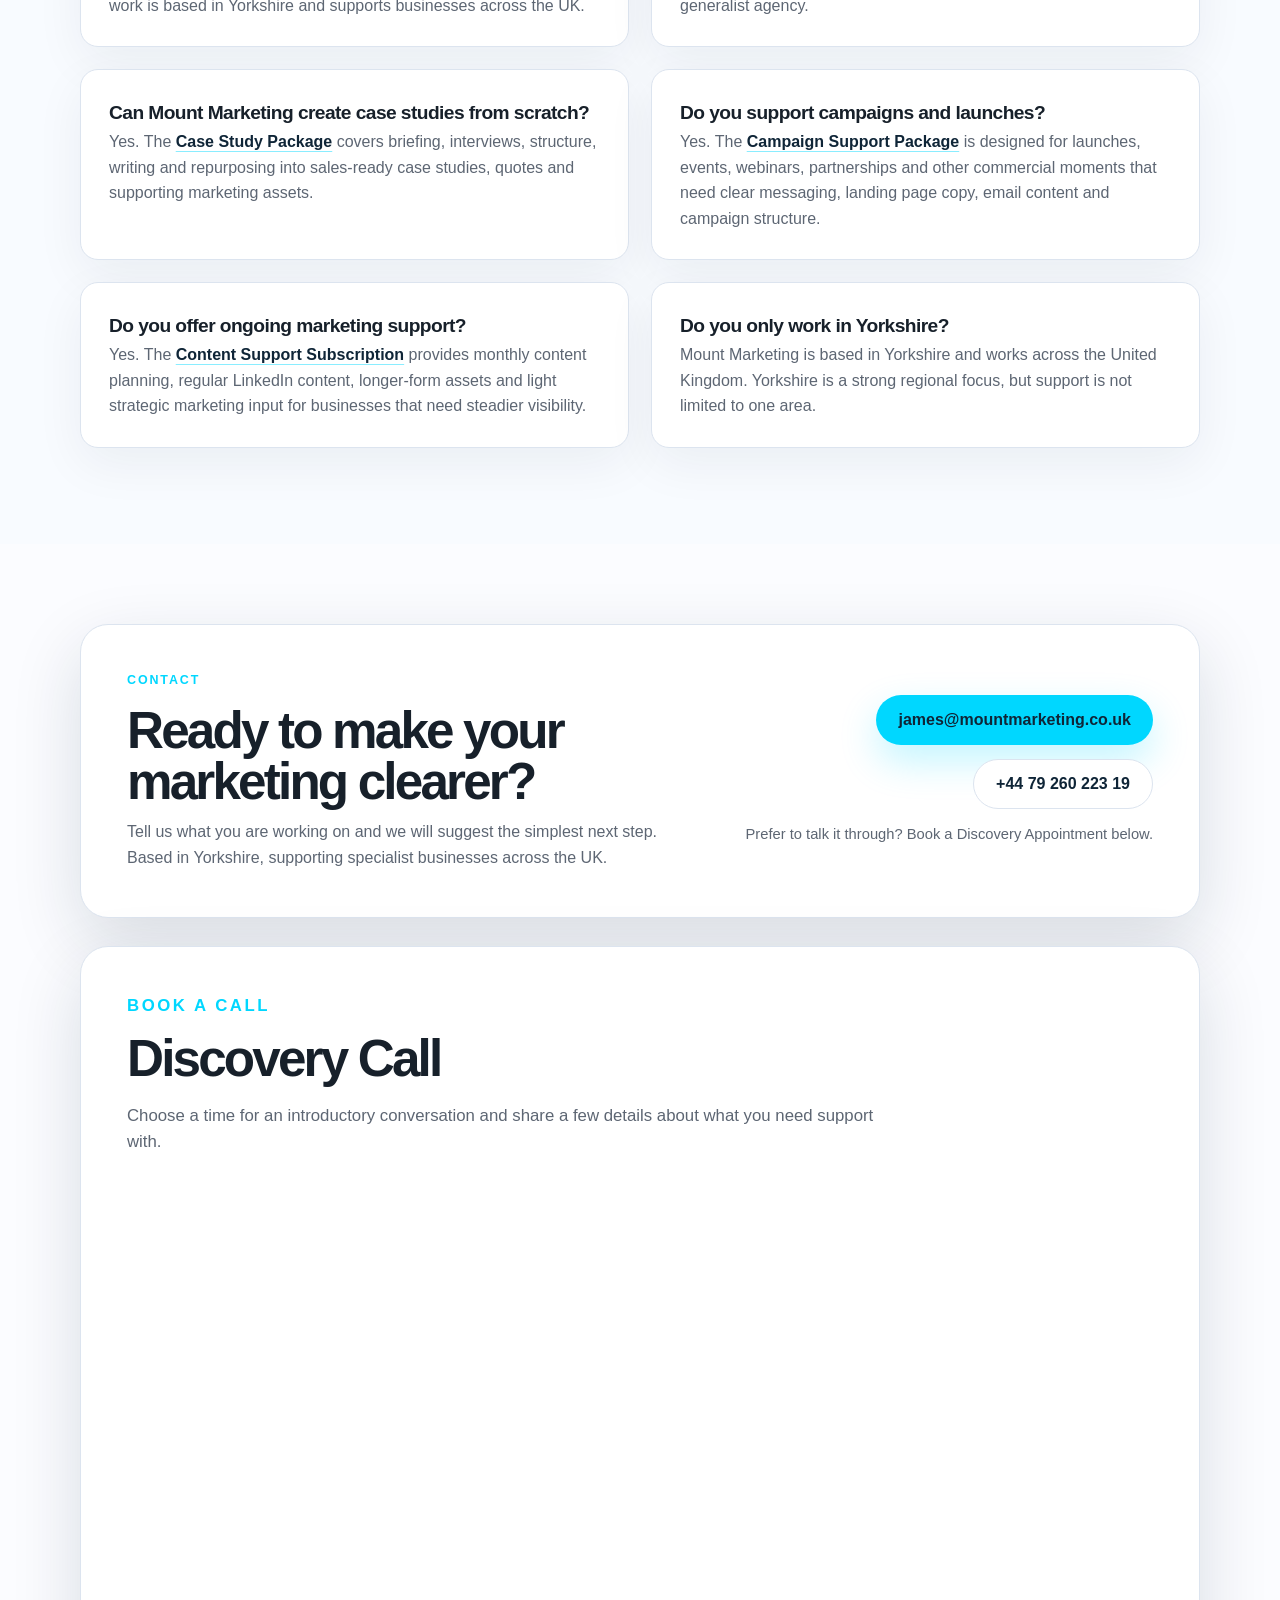
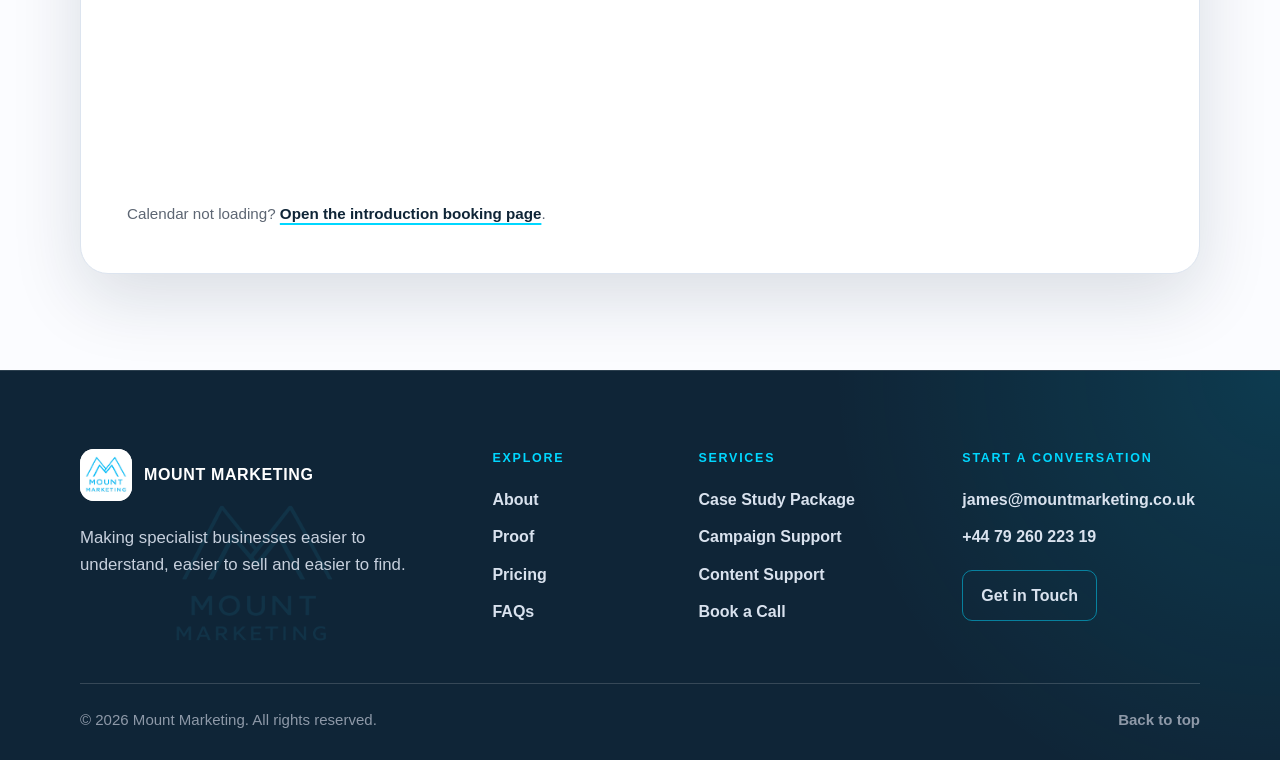
==== commit 6e554b82: "Add files via upload" ====
--- a/index.html
+++ b/index.html
@@ -1,12 +1,12 @@
 <!DOCTYPE html>
-<html lang="en">
+<html lang="en-GB">
 <head>
   <meta charset="UTF-8">
   <meta name="viewport" content="width=device-width, initial-scale=1.0">
-  <meta name="description" content="UK marketing support for specialist businesses. Case studies, campaign support and monthly content from Mount Marketing, with a Yorkshire focus.">
+  <meta name="description" content="Yorkshire marketing agency for specialist businesses. Case studies, campaign support, launch messaging and monthly content support across the UK.">
   <meta name="robots" content="index, follow, max-image-preview:large">
-  <meta property="og:title" content="Mount Marketing | Case Studies and Content Support">
-  <meta property="og:description" content="Case study, campaign and monthly content support for specialist businesses across the UK, with a Yorkshire focus.">
+  <meta property="og:title" content="Mount Marketing | Yorkshire Marketing Agency for Case Studies and Campaigns">
+  <meta property="og:description" content="Yorkshire marketing agency for specialist businesses. Case studies, campaign support, launch messaging and monthly content support across the UK.">
   <meta property="og:type" content="website">
   <meta property="og:url" content="https://www.mountmarketing.co.uk/">
   <meta property="og:image" content="https://www.mountmarketing.co.uk/mount-marketing-logo.jpg">
@@ -14,13 +14,21 @@
   <meta property="og:site_name" content="Mount Marketing">
   <meta property="og:locale" content="en_GB">
   <meta name="twitter:card" content="summary">
-  <meta name="twitter:title" content="Mount Marketing | Case Studies and Content Support">
-  <meta name="twitter:description" content="Clear, credible marketing support for specialist businesses across the UK.">
+  <meta name="twitter:title" content="Mount Marketing | Yorkshire Marketing Agency for Case Studies and Campaigns">
+  <meta name="twitter:description" content="Case studies, campaigns and monthly content support for specialist businesses across Yorkshire and the UK.">
   <meta name="twitter:image" content="https://www.mountmarketing.co.uk/mount-marketing-logo.jpg">
-  <title>Mount Marketing | Case Studies and Content Support</title>
+  <title>Mount Marketing | Yorkshire Marketing Agency for Case Studies and Campaigns</title>
   <link rel="canonical" href="https://www.mountmarketing.co.uk/">
   <link rel="icon" href="mount-marketing-logo.jpg" type="image/jpeg">
-  <link rel="stylesheet" href="styles.css?v=20260410-proof-thumbs">
+  <link rel="stylesheet" href="styles.css?v=20260410-seo-pass">
+  <script type="application/ld+json">
+    {
+      "@context": "https://schema.org",
+      "@type": "WebSite",
+      "name": "Mount Marketing",
+      "url": "https://www.mountmarketing.co.uk/"
+    }
+  </script>
   <script type="application/ld+json">
     {
       "@context": "https://schema.org",
@@ -29,9 +37,26 @@
       "url": "https://www.mountmarketing.co.uk/",
       "logo": "https://www.mountmarketing.co.uk/mount-marketing-logo.jpg",
       "image": "https://www.mountmarketing.co.uk/mount-marketing-logo.jpg",
-      "description": "Case study, campaign and monthly content support for specialist businesses across the United Kingdom, with an emphasis on Yorkshire.",
+      "description": "Yorkshire marketing agency support for specialist businesses across the United Kingdom, focused on case studies, campaign support, launch messaging and monthly content support.",
       "email": "james@mountmarketing.co.uk",
       "telephone": "+447926022319",
+      "slogan": "Making the complex clear.",
+      "serviceType": [
+        "Marketing agency support",
+        "Case study marketing",
+        "Campaign support",
+        "Launch messaging",
+        "Content marketing support"
+      ],
+      "knowsAbout": [
+        "Marketing strategy",
+        "Campaign planning",
+        "Case studies",
+        "Content marketing",
+        "LinkedIn content",
+        "Launch campaigns",
+        "Sales messaging"
+      ],
       "areaServed": [
         {
           "@type": "Country",
@@ -74,6 +99,62 @@
             "@type": "Service",
             "name": "Content Support Subscription",
             "description": "Monthly content support for specialist businesses that need regular, credible output."
+          }
+        }
+      ]
+    }
+  </script>
+  <script type="application/ld+json">
+    {
+      "@context": "https://schema.org",
+      "@type": "FAQPage",
+      "mainEntity": [
+        {
+          "@type": "Question",
+          "name": "What kind of businesses does Mount Marketing work with?",
+          "acceptedAnswer": {
+            "@type": "Answer",
+            "text": "Mount Marketing works with specialist businesses, technical products and service-led companies that need clearer positioning, better campaigns and stronger marketing assets."
+          }
+        },
+        {
+          "@type": "Question",
+          "name": "Is Mount Marketing a marketing agency or outside support?",
+          "acceptedAnswer": {
+            "@type": "Answer",
+            "text": "Mount Marketing works like a small specialist marketing agency and strategic support partner. Businesses get focused senior support without the overhead of a larger in-house team or full-service agency."
+          }
+        },
+        {
+          "@type": "Question",
+          "name": "Can Mount Marketing create case studies from scratch?",
+          "acceptedAnswer": {
+            "@type": "Answer",
+            "text": "Yes. Mount Marketing can shape case studies from briefing, interviews and structure through to polished written content, quote adaptations and sales-ready versions."
+          }
+        },
+        {
+          "@type": "Question",
+          "name": "Do you support campaigns and launches?",
+          "acceptedAnswer": {
+            "@type": "Answer",
+            "text": "Yes. Campaign support can include messaging, launch structure, landing page copy, LinkedIn content, email content and follow-up recommendations."
+          }
+        },
+        {
+          "@type": "Question",
+          "name": "Do you offer ongoing marketing support?",
+          "acceptedAnswer": {
+            "@type": "Answer",
+            "text": "Yes. Mount Marketing offers a monthly content support subscription for specialist businesses that need regular content planning, LinkedIn content, longer-form assets and light strategic input."
+          }
+        },
+        {
+          "@type": "Question",
+          "name": "Do you only work in Yorkshire?",
+          "acceptedAnswer": {
+            "@type": "Answer",
+            "text": "Mount Marketing is based in Yorkshire and works across the United Kingdom. Yorkshire is a key focus, but support is not limited to the region."
           }
         }
       ]
@@ -104,7 +185,7 @@
         <div class="hero-copy">
           <p class="eyebrow">Marketing strategy and execution support</p>
           <h1 class="hero-title" data-hero-title>Making the <span class="word-complex" data-scramble="complex">complex</span> <span class="word-clear">clear</span>.</h1>
-          <p class="hero-lede">Mount Marketing helps businesses with technical products or specialist services sharpen their positioning, plan practical campaigns, and create sales and content assets that support growth.</p>
+          <p class="hero-lede">Mount Marketing is a Yorkshire marketing agency for specialist businesses with technical products or services. We sharpen positioning, plan practical campaigns, and create case studies, sales assets and content that support growth across Yorkshire and the wider UK.</p>
           <div class="hero-actions">
             <a class="button button-primary" href="#contact">Start a conversation</a>
             <a class="button button-secondary" href="#services">Explore services</a>
@@ -125,8 +206,8 @@
       <div class="container">
         <div class="section-heading">
           <p class="eyebrow">Services</p>
-          <h2>Focused marketing packages for specialist businesses.</h2>
-          <p>Clear, commercially useful content support for technical teams that need credible assets without unnecessary complexity.</p>
+          <h2>Marketing agency services for case studies, campaigns and content support.</h2>
+          <p>Focused package-based marketing support for specialist businesses that need clearer messaging, better campaigns and more commercially useful case studies and content.</p>
         </div>
         <div class="card-grid">
           <article class="service-card service-package">
@@ -134,6 +215,10 @@
               <h3>Case Study Package</h3>
             </div>
             <p>Turn completed work into a high-trust sales asset, from interview and story development through to polished written, visual and social-ready content.</p>
+            <div class="service-actions">
+              <a class="service-link-button service-link-button-primary" href="services/case-study-package.html">View package</a>
+              <a class="service-link-button service-link-button-secondary" href="case-studies/offer-clarity.html">View sample case study</a>
+            </div>
             <div>
               <p class="includes-label">Includes</p>
               <ul class="service-includes">
@@ -155,6 +240,10 @@
               <h3>Campaign Support Package</h3>
             </div>
             <p>Focused support for launches, events, webinars, partnerships, approvals, certifications and other important commercial moments.</p>
+            <div class="service-actions">
+              <a class="service-link-button service-link-button-primary" href="services/campaign-support-package.html">View package</a>
+              <a class="service-link-button service-link-button-secondary" href="case-studies/launch-support.html">View sample case study</a>
+            </div>
             <div>
               <p class="includes-label">Includes</p>
               <ul class="service-includes">
@@ -176,6 +265,10 @@
               <h3>Content Support Subscription</h3>
             </div>
             <p>Ongoing content support for specialist businesses that need regular, credible marketing output without bringing everything in-house.</p>
+            <div class="service-actions">
+              <a class="service-link-button service-link-button-primary" href="services/content-support-subscription.html">View package</a>
+              <a class="service-link-button service-link-button-secondary" href="case-studies/marketing-foundations.html">View sample case study</a>
+            </div>
             <div>
               <p class="includes-label">Includes</p>
               <ul class="service-includes">
@@ -199,11 +292,11 @@
       <div class="container split">
         <div>
           <p class="eyebrow">About</p>
-          <h2>A calm, practical marketing partner.</h2>
+          <h2>A Yorkshire marketing agency for specialist businesses.</h2>
         </div>
         <div class="rich-text">
-          <p>Mount Marketing is built for teams that need clear thinking, polished execution, and a partner who can translate big goals into work that moves. We keep projects focused, collaborative, and easy to manage.</p>
-          <p>Whether you are refining your message, launching a new service, or improving the marketing foundations behind your growth, we help you make confident decisions and ship useful work.</p>
+          <p>Mount Marketing is built for businesses that need clear thinking, polished execution, and a marketing partner who can translate complex offers into commercially useful messaging. We work like a focused marketing agency without unnecessary layers or overhead.</p>
+          <p>Whether you need case studies, campaign support, launch messaging or monthly content support, we help specialist teams make confident decisions and ship useful marketing work across Yorkshire and the wider UK.</p>
         </div>
       </div>
     </section>
@@ -231,13 +324,13 @@
               <div class="proof-card-face proof-card-back">
                 <span class="proof-number">01</span>
                 <h3>Offering clarity</h3>
-                <p>See how clearer positioning can turn a specialist offer into a sharper sales conversation.</p>
-                <div class="proof-card-actions">
-                  <a class="proof-button proof-button-primary" href="case-studies/offer-clarity.html" tabindex="-1">View case study</a>
-                  <a class="proof-button proof-button-secondary" href="#contact" tabindex="-1">Ask about this package</a>
+                  <p>See how clearer positioning can turn a specialist offer into a sharper sales conversation.</p>
+                  <div class="proof-card-actions">
+                    <a class="proof-button proof-button-primary" href="case-studies/offer-clarity.html" tabindex="-1">View case study</a>
+                    <a class="proof-button proof-button-secondary" href="services/case-study-package.html" tabindex="-1">View package</a>
+                  </div>
                 </div>
               </div>
-            </div>
           </article>
           <article class="proof-card" data-proof-card tabindex="0" aria-expanded="false">
             <div class="proof-card-inner">
@@ -253,13 +346,13 @@
               <div class="proof-card-face proof-card-back">
                 <span class="proof-number">02</span>
                 <h3>Supporting a launch</h3>
-                <p>Explore the assets behind a focused commercial moment, from campaign structure to usable launch copy.</p>
-                <div class="proof-card-actions">
-                  <a class="proof-button proof-button-primary" href="case-studies/launch-support.html" tabindex="-1">View case study</a>
-                  <a class="proof-button proof-button-secondary" href="#contact" tabindex="-1">Ask about this package</a>
+                  <p>Explore the assets behind a focused commercial moment, from campaign structure to usable launch copy.</p>
+                  <div class="proof-card-actions">
+                    <a class="proof-button proof-button-primary" href="case-studies/launch-support.html" tabindex="-1">View case study</a>
+                    <a class="proof-button proof-button-secondary" href="services/campaign-support-package.html" tabindex="-1">View package</a>
+                  </div>
                 </div>
               </div>
-            </div>
           </article>
           <article class="proof-card" data-proof-card tabindex="0" aria-expanded="false">
             <div class="proof-card-inner">
@@ -275,13 +368,13 @@
               <div class="proof-card-face proof-card-back">
                 <span class="proof-number">03</span>
                 <h3>Marketing a company's foundations</h3>
-                <p>Review how repeatable content and sales assets can make technical expertise easier to reuse.</p>
-                <div class="proof-card-actions">
-                  <a class="proof-button proof-button-primary" href="case-studies/marketing-foundations.html" tabindex="-1">View case study</a>
-                  <a class="proof-button proof-button-secondary" href="#contact" tabindex="-1">Ask about this package</a>
+                  <p>Review how repeatable content and sales assets can make technical expertise easier to reuse.</p>
+                  <div class="proof-card-actions">
+                    <a class="proof-button proof-button-primary" href="case-studies/marketing-foundations.html" tabindex="-1">View case study</a>
+                    <a class="proof-button proof-button-secondary" href="services/content-support-subscription.html" tabindex="-1">View package</a>
+                  </div>
                 </div>
               </div>
-            </div>
           </article>
         </div>
         <p class="proof-disclaimer">*Sample case studies.</p>
@@ -300,16 +393,55 @@
             <h3>Case Study Package</h3>
             <p class="pricing-price">From &pound;395</p>
             <p>For turning completed projects into credible written, visual and sales-ready proof that helps buyers trust what you do.</p>
+            <a class="pricing-link" href="services/case-study-package.html">View package</a>
           </article>
           <article class="pricing-card pricing-card-featured">
             <h3>Campaign Support Package</h3>
             <p class="pricing-price">From &pound;895</p>
             <p>For launches, events, webinars, approvals, partnerships and other key commercial moments.</p>
+            <a class="pricing-link" href="services/campaign-support-package.html">View package</a>
           </article>
           <article class="pricing-card">
             <h3>Content Support Subscription</h3>
             <p class="pricing-price">From &pound;495 p/m</p>
             <p>For regular, credible content support without bringing everything in-house.</p>
+            <a class="pricing-link" href="services/content-support-subscription.html">View package</a>
+          </article>
+        </div>
+      </div>
+    </section>
+
+    <section id="faq" class="section section-light faq-section">
+      <div class="container">
+        <div class="section-heading">
+          <p class="eyebrow">FAQs</p>
+          <h2>Questions specialist businesses ask before choosing a marketing agency.</h2>
+          <p>Clear answers about case studies, campaigns, content support and how Mount Marketing works.</p>
+        </div>
+        <div class="faq-grid">
+          <article class="faq-item">
+            <h3>What kind of businesses does Mount Marketing work with?</h3>
+            <p>Mount Marketing works best with specialist businesses, technical products and service-led companies that need clearer positioning, stronger marketing assets and commercially useful content. The work is based in Yorkshire and supports businesses across the UK.</p>
+          </article>
+          <article class="faq-item">
+            <h3>Is Mount Marketing a marketing agency or outside support?</h3>
+            <p>Mount Marketing works like a small specialist marketing agency and senior support partner. That means focused strategic and execution support without the overhead of a larger in-house team or broad generalist agency.</p>
+          </article>
+          <article class="faq-item">
+            <h3>Can Mount Marketing create case studies from scratch?</h3>
+            <p>Yes. The <a href="services/case-study-package.html">Case Study Package</a> covers briefing, interviews, structure, writing and repurposing into sales-ready case studies, quotes and supporting marketing assets.</p>
+          </article>
+          <article class="faq-item">
+            <h3>Do you support campaigns and launches?</h3>
+            <p>Yes. The <a href="services/campaign-support-package.html">Campaign Support Package</a> is designed for launches, events, webinars, partnerships and other commercial moments that need clear messaging, landing page copy, email content and campaign structure.</p>
+          </article>
+          <article class="faq-item">
+            <h3>Do you offer ongoing marketing support?</h3>
+            <p>Yes. The <a href="services/content-support-subscription.html">Content Support Subscription</a> provides monthly content planning, regular LinkedIn content, longer-form assets and light strategic marketing input for businesses that need steadier visibility.</p>
+          </article>
+          <article class="faq-item">
+            <h3>Do you only work in Yorkshire?</h3>
+            <p>Mount Marketing is based in Yorkshire and works across the United Kingdom. Yorkshire is a strong regional focus, but support is not limited to one area.</p>
           </article>
         </div>
       </div>
@@ -351,9 +483,16 @@
       </div>
       <nav class="footer-links" aria-label="Footer navigation">
         <p>Explore</p>
-        <a href="#services">Services</a>
+        <a href="#about">About</a>
         <a href="#proof">Proof</a>
         <a href="#pricing">Pricing</a>
+        <a href="#faq">FAQs</a>
+      </nav>
+      <nav class="footer-links footer-services" aria-label="Footer services">
+        <p>Services</p>
+        <a href="services/case-study-package.html">Case Study Package</a>
+        <a href="services/campaign-support-package.html">Campaign Support</a>
+        <a href="services/content-support-subscription.html">Content Support</a>
         <a href="#booking">Book a Call</a>
       </nav>
       <div class="footer-contact">
--- a/styles.css
+++ b/styles.css
@@ -462,7 +462,7 @@
 
 .service-package {
   display: grid;
-  grid-template-rows: auto auto 1fr auto;
+  grid-template-rows: auto auto auto 1fr auto;
   gap: 18px;
 }
 
@@ -472,6 +472,54 @@
 
 .service-package h3 {
   margin-bottom: 0;
+}
+
+.service-actions {
+  display: flex;
+  flex-wrap: wrap;
+  gap: 12px;
+}
+
+.service-link-button,
+.pricing-link {
+  display: inline-flex;
+  align-items: center;
+  justify-content: center;
+  min-height: 42px;
+  padding: 0 16px;
+  border-radius: 10px;
+  font-weight: 800;
+  transition: color 180ms ease, background 180ms ease, border-color 180ms ease, transform 180ms ease;
+}
+
+.service-link-button:hover,
+.pricing-link:hover {
+  transform: translateY(-1px);
+}
+
+.service-link-button-primary,
+.pricing-link {
+  color: #ffffff;
+  background: var(--color-deep);
+  border: 1px solid var(--color-deep);
+}
+
+.service-link-button-primary:hover,
+.pricing-link:hover {
+  color: #ffffff;
+  background: var(--color-deep);
+}
+
+.service-link-button-secondary {
+  color: var(--color-deep);
+  background: #ffffff;
+  border: 1px solid rgba(0, 215, 255, 0.44);
+}
+
+.service-link-button-secondary:hover {
+  color: var(--color-deep);
+  border-color: var(--color-accent);
+  background: rgba(0, 215, 255, 0.08);
 }
 
 .includes-label {
@@ -763,7 +811,7 @@
 
 .pricing-card {
   display: grid;
-  grid-template-rows: 44px 82px 1fr;
+  grid-template-rows: 44px 82px 1fr auto;
   min-height: 260px;
   box-shadow: 0 16px 50px rgba(15, 37, 55, 0.08);
 }
@@ -785,6 +833,48 @@
   font-weight: 800;
   letter-spacing: -0.045em;
   line-height: 1.08;
+}
+
+.pricing-link {
+  justify-self: start;
+  margin-top: 20px;
+}
+
+.faq-section {
+  background:
+    radial-gradient(circle at top left, rgba(0, 215, 255, 0.1), transparent 30rem),
+    #f8fbff;
+}
+
+.faq-grid {
+  display: grid;
+  grid-template-columns: repeat(2, minmax(0, 1fr));
+  gap: 22px;
+}
+
+.faq-item {
+  padding: 28px;
+  background: var(--color-panel);
+  border: 1px solid var(--color-line);
+  border-radius: var(--radius-medium);
+  box-shadow: 0 16px 50px rgba(15, 37, 55, 0.06);
+}
+
+.faq-item h3,
+.faq-item p {
+  margin-bottom: 0;
+}
+
+.faq-item p + p {
+  margin-top: 12px;
+}
+
+.faq-item a {
+  color: var(--color-deep);
+  font-weight: 800;
+  text-decoration: underline;
+  text-decoration-color: rgba(0, 215, 255, 0.46);
+  text-underline-offset: 4px;
 }
 
 .contact-section {
@@ -886,7 +976,7 @@
   position: relative;
   z-index: 1;
   display: grid;
-  grid-template-columns: minmax(0, 1.4fr) minmax(180px, 0.6fr) minmax(240px, 0.8fr);
+  grid-template-columns: minmax(0, 1.2fr) minmax(150px, 0.5fr) minmax(190px, 0.7fr) minmax(220px, 0.8fr);
   gap: 56px;
   padding-bottom: 58px;
   border-bottom: 1px solid rgba(255, 255, 255, 0.16);
@@ -926,14 +1016,16 @@
 }
 
 .footer-links,
-.footer-contact {
+.footer-contact,
+.footer-services {
   display: grid;
   align-content: start;
   gap: 12px;
 }
 
 .footer-links p,
-.footer-contact p {
+.footer-contact p,
+.footer-services p {
   margin-bottom: 6px;
   color: var(--color-accent);
   font-size: 0.78rem;
@@ -943,13 +1035,15 @@
 }
 
 .footer-links a,
-.footer-contact a {
+.footer-contact a,
+.footer-services a {
   color: #d9e2ee;
   font-weight: 700;
   transition: color 180ms ease, border-color 180ms ease, background 180ms ease;
 }
 
 .footer-links a:hover,
+.footer-services a:hover,
 .footer-contact a:hover,
 .footer-bottom a:hover {
   color: var(--color-accent);
@@ -1024,7 +1118,8 @@
 
   .hero-grid,
   .split,
-  .contact-card {
+  .contact-card,
+  .faq-grid {
     grid-template-columns: 1fr;
   }
 
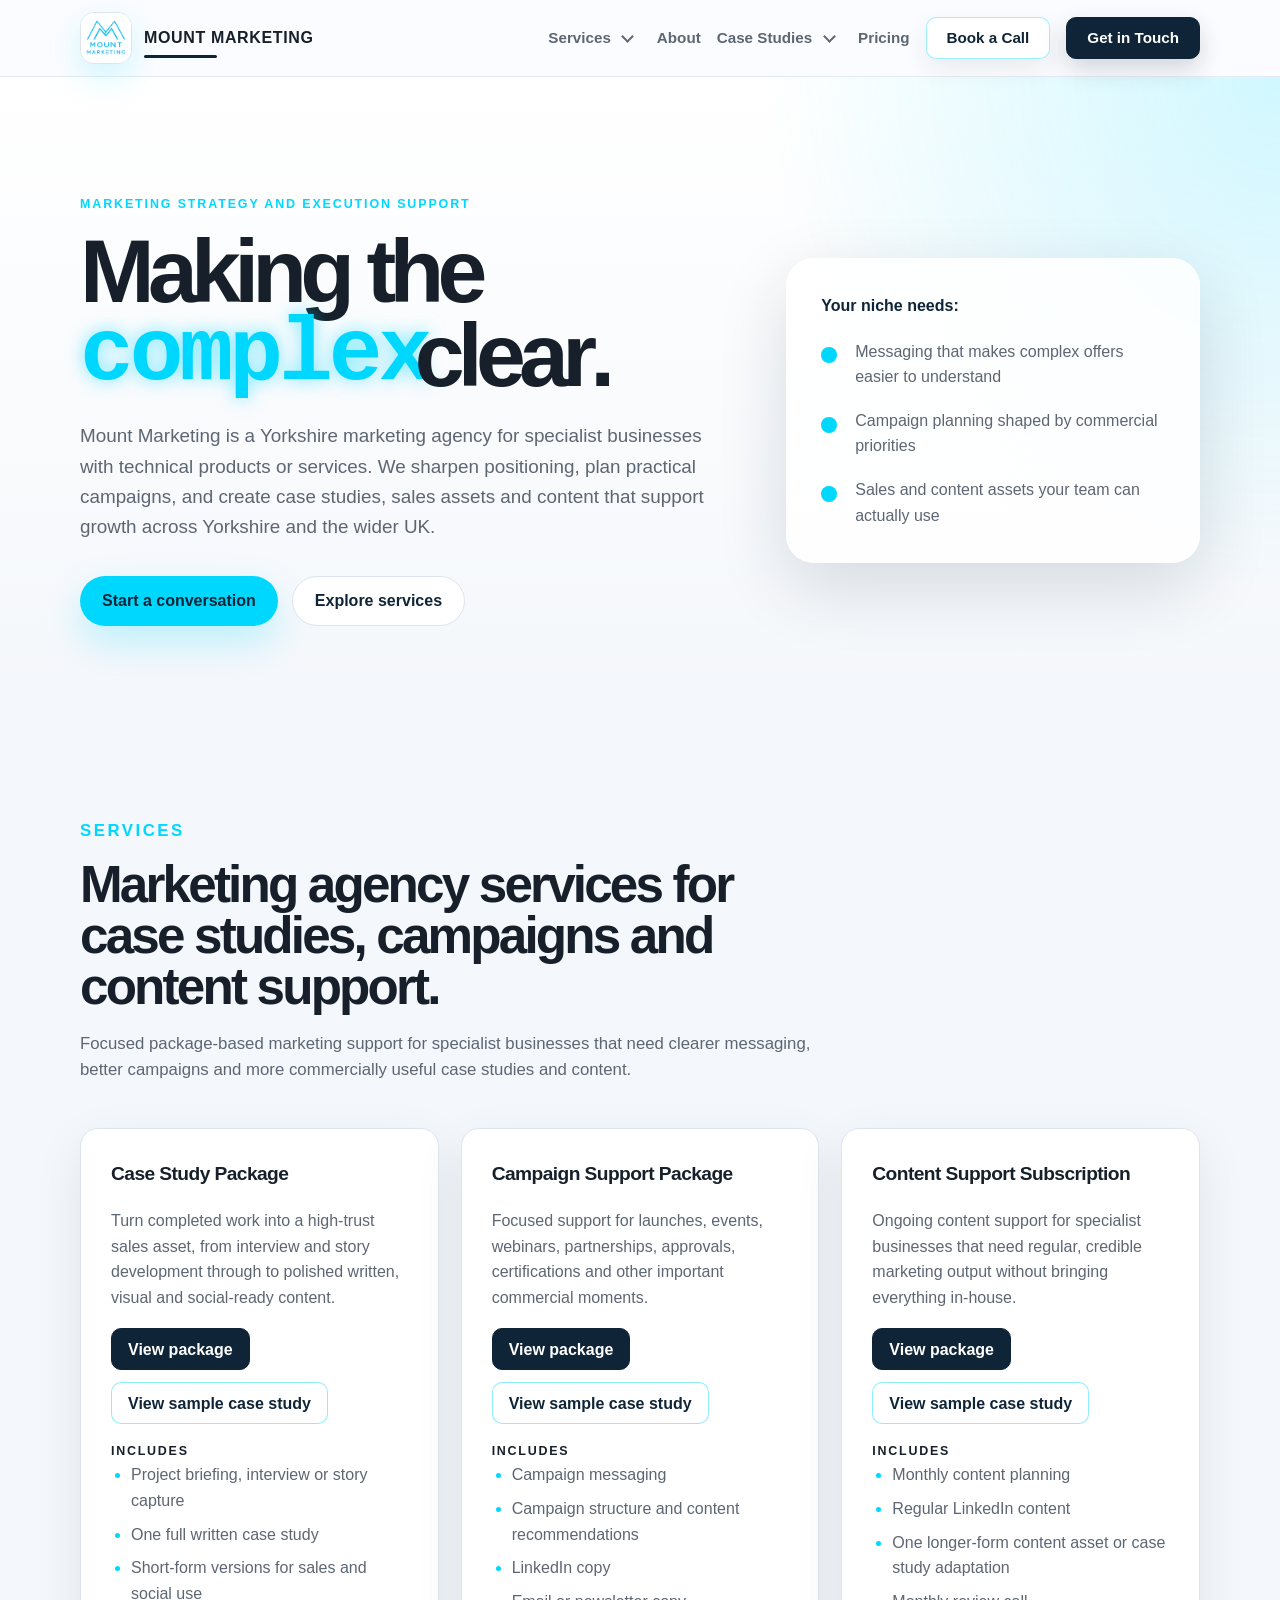
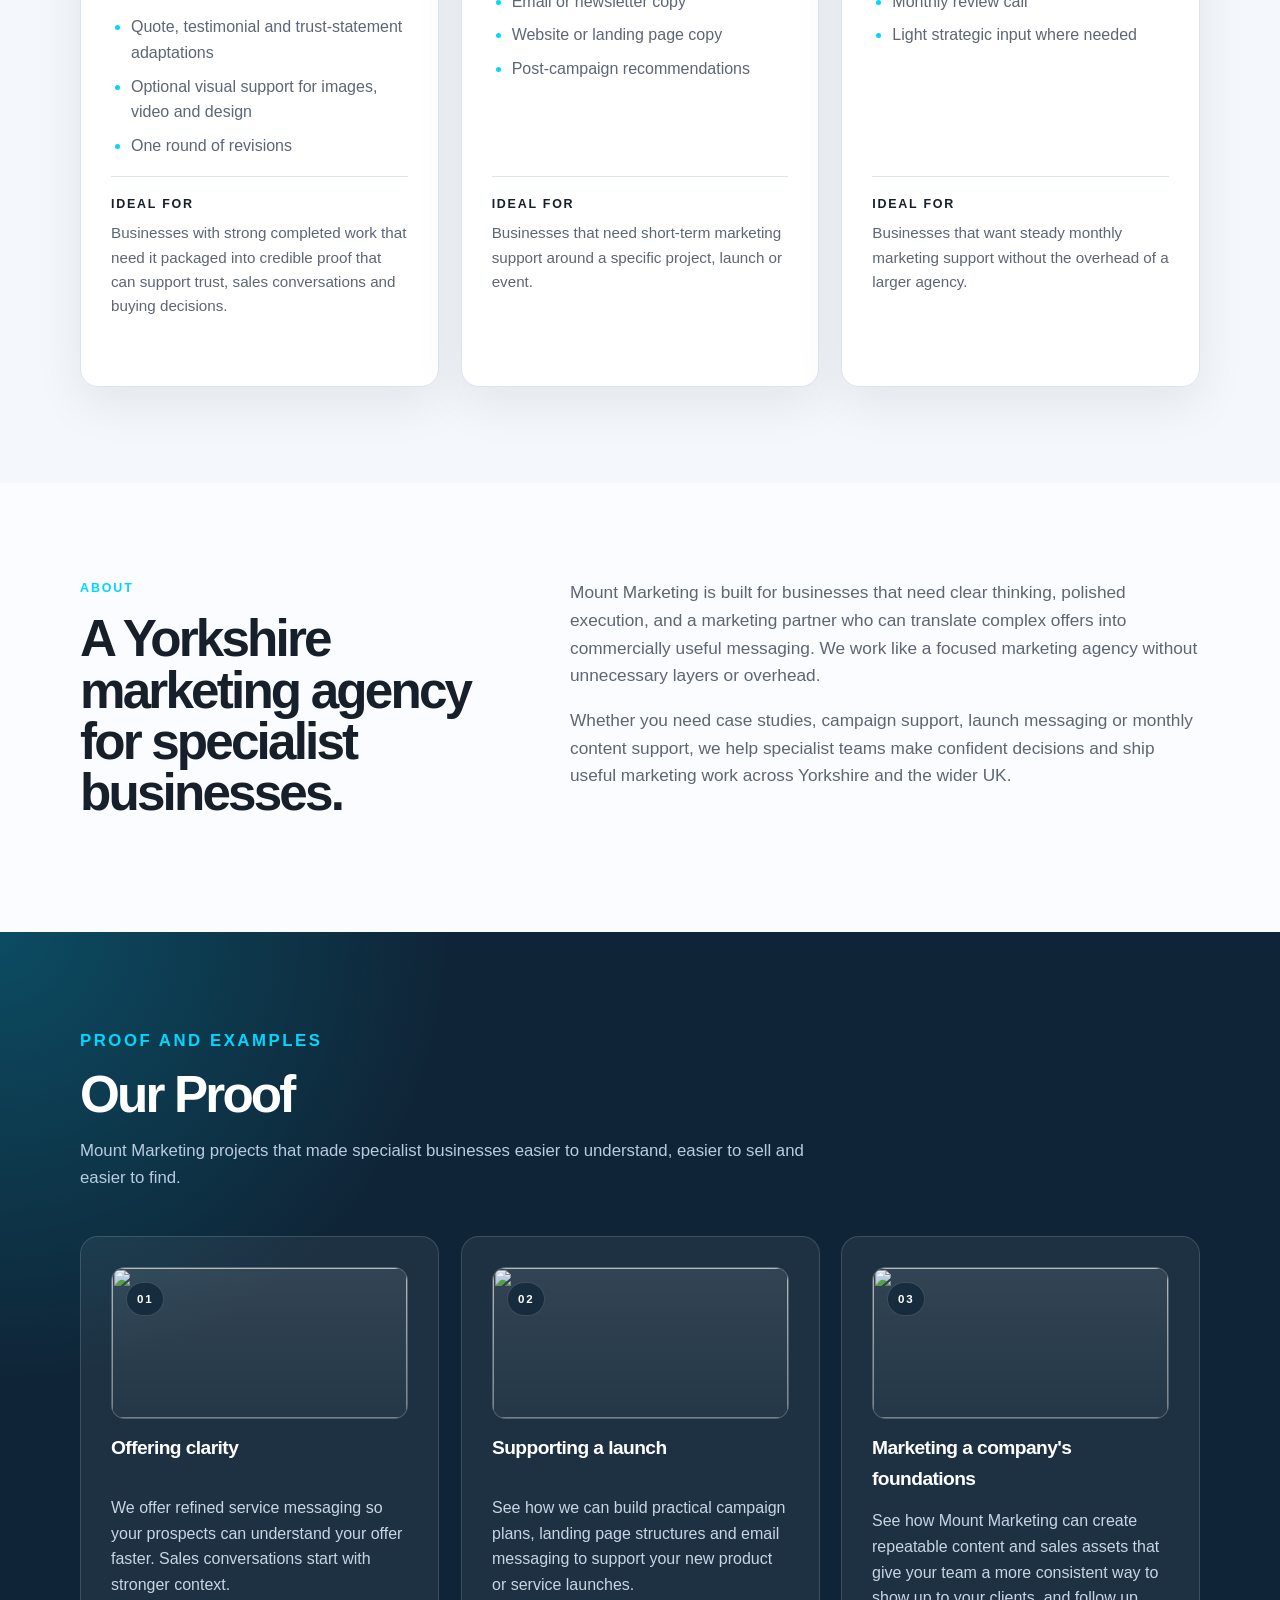
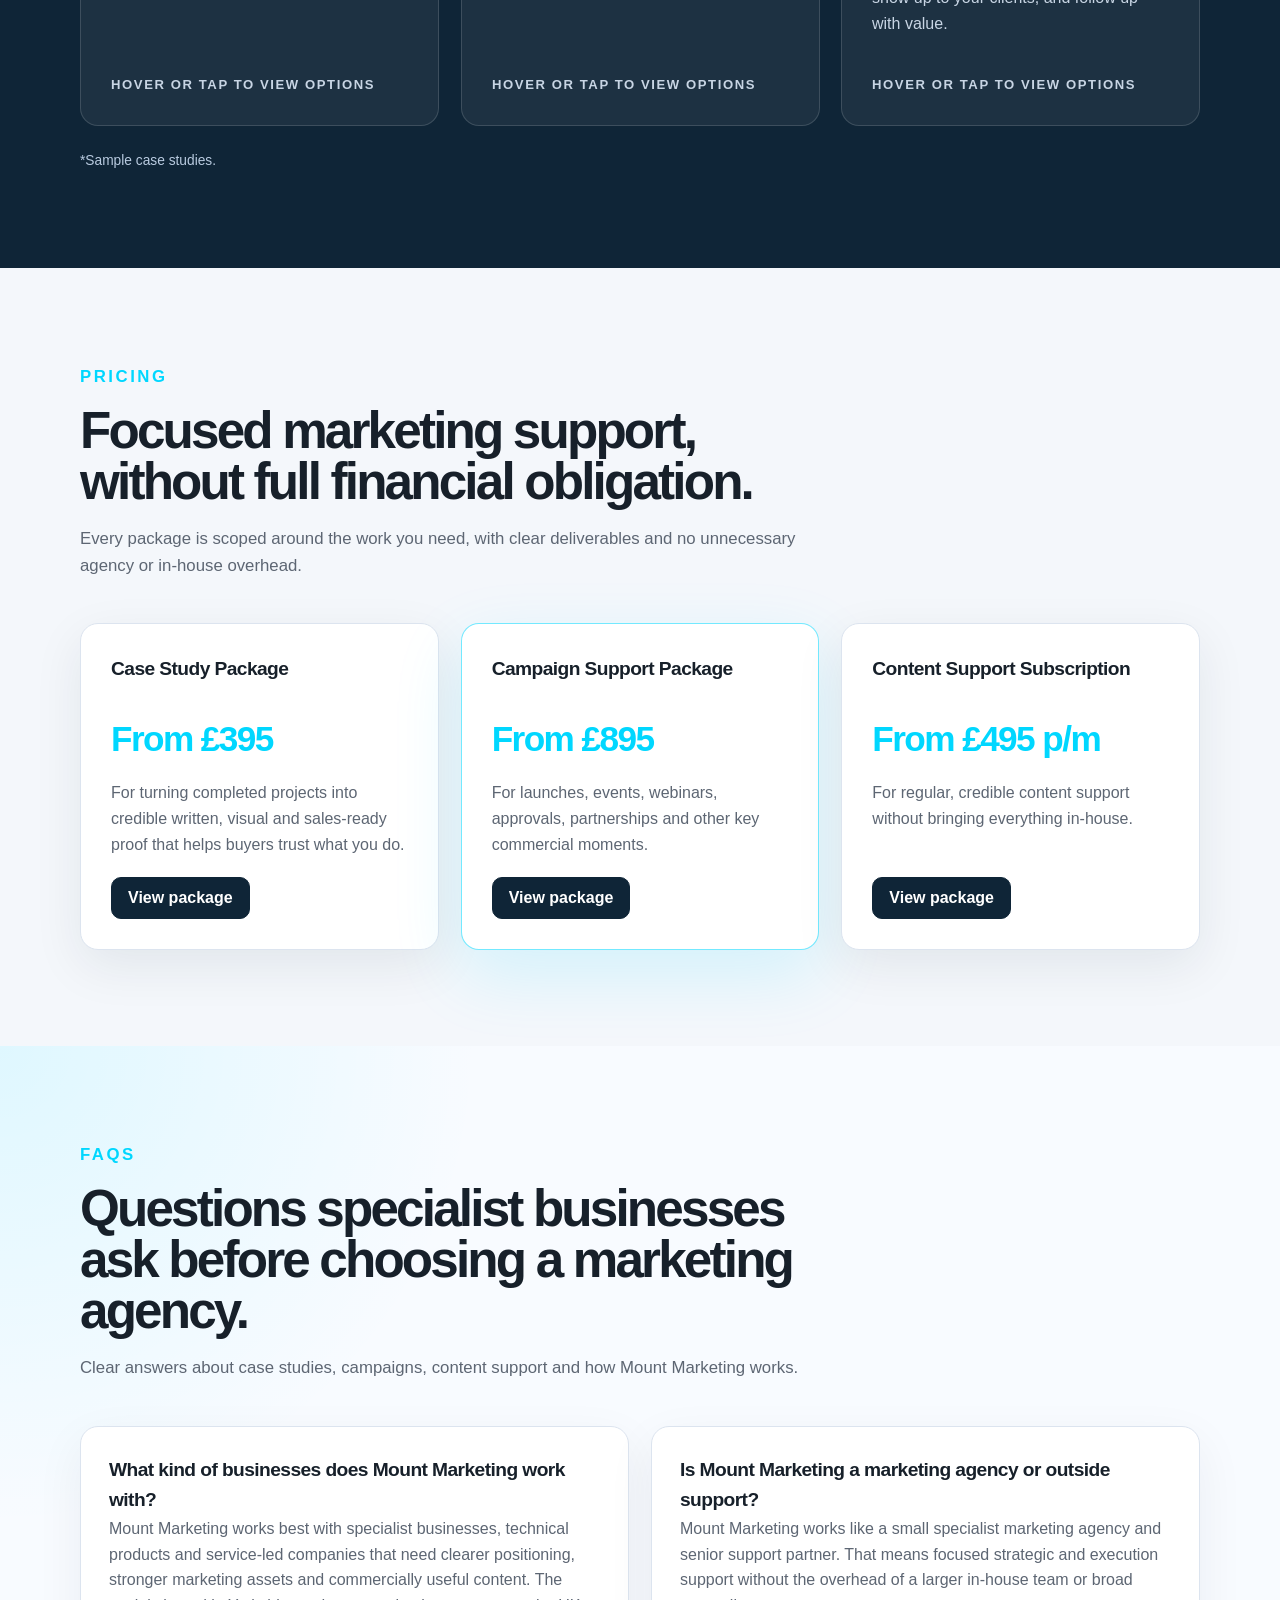
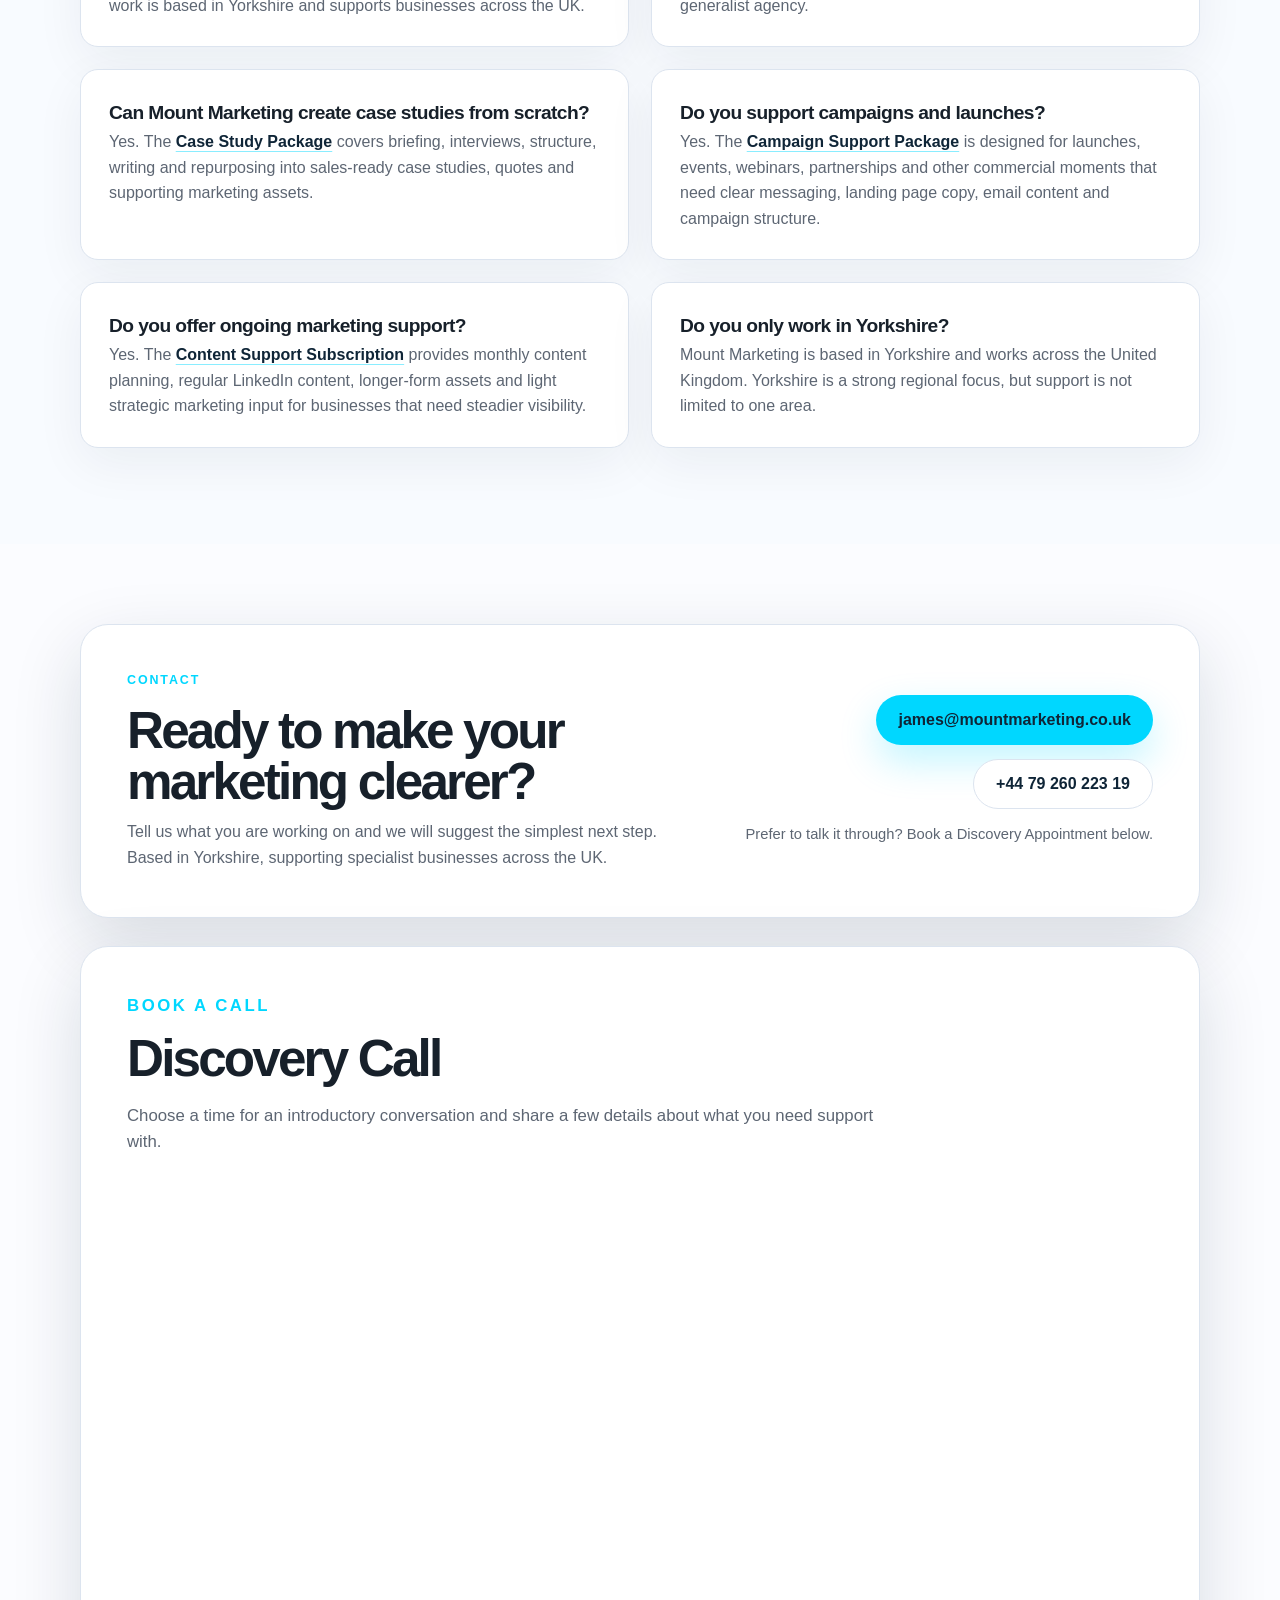
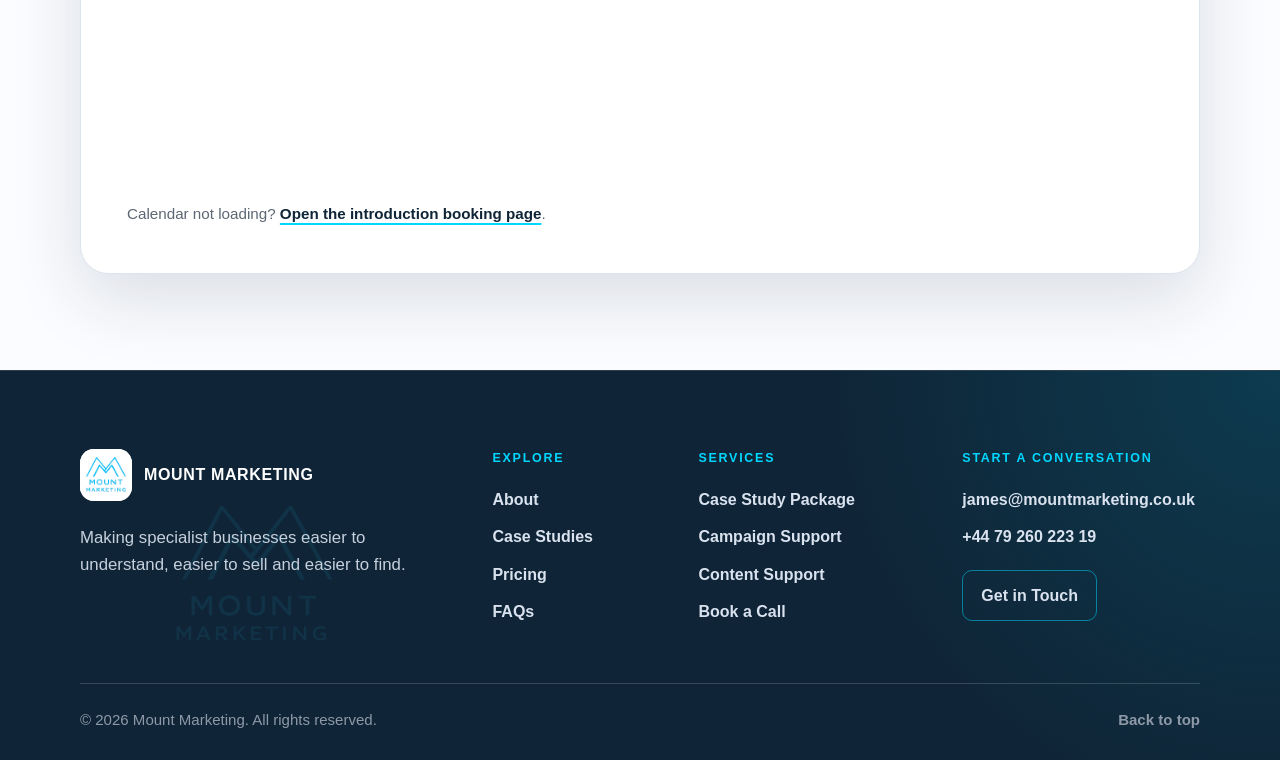
==== commit cc5a3ddc: "Update navigation, shared layouts, and proof cards" ====
--- a/index.html
+++ b/index.html
@@ -169,9 +169,29 @@
         <span>MOUNT MARKETING</span>
       </a>
       <div class="nav-links">
-        <a href="#services">Services</a>
+        <div class="nav-dropdown" data-nav-dropdown>
+          <div class="nav-dropdown-trigger">
+            <a class="nav-parent-link" href="#services">Services</a>
+            <button class="nav-dropdown-toggle" type="button" aria-expanded="false" aria-label="Open Services menu"></button>
+          </div>
+          <div class="nav-menu">
+            <a href="services/case-study-package.html">Case Study Package</a>
+            <a href="services/campaign-support-package.html">Campaign Support Package</a>
+            <a href="services/content-support-subscription.html">Content Support Subscription</a>
+          </div>
+        </div>
         <a href="#about">About</a>
-        <a href="#proof">Proof</a>
+        <div class="nav-dropdown" data-nav-dropdown>
+          <div class="nav-dropdown-trigger">
+            <a class="nav-parent-link" href="#proof">Case Studies</a>
+            <button class="nav-dropdown-toggle" type="button" aria-expanded="false" aria-label="Open Case Studies menu"></button>
+          </div>
+          <div class="nav-menu">
+            <a href="case-studies/offer-clarity.html">Offering Clarity</a>
+            <a href="case-studies/launch-support.html">Supporting a Launch</a>
+            <a href="case-studies/marketing-foundations.html">Marketing a Company's Foundations</a>
+          </div>
+        </div>
         <a href="#pricing">Pricing</a>
         <a class="nav-button nav-button-secondary" href="#booking">Book a Call</a>
         <a class="nav-button nav-button-primary" href="#contact">Get in Touch</a>
@@ -484,7 +504,7 @@
       <nav class="footer-links" aria-label="Footer navigation">
         <p>Explore</p>
         <a href="#about">About</a>
-        <a href="#proof">Proof</a>
+        <a href="#proof">Case Studies</a>
         <a href="#pricing">Pricing</a>
         <a href="#faq">FAQs</a>
       </nav>
@@ -507,6 +527,7 @@
       <a href="#top">Back to top</a>
     </div>
   </footer>
+  <script src="site.js" defer></script>
   <script>
     const samePageLinks = document.querySelectorAll('a[href^="#"]');
     const animateScroll = (targetPosition, duration = 850) => {
--- a/styles.css
+++ b/styles.css
@@ -115,7 +115,118 @@
   font-weight: 600;
 }
 
-.nav-links a:hover {
+.nav-dropdown {
+  position: relative;
+  display: inline-flex;
+  align-items: center;
+}
+
+.nav-dropdown::after {
+  content: "";
+  position: absolute;
+  top: 100%;
+  left: 0;
+  right: 0;
+  height: 16px;
+}
+
+.nav-dropdown-trigger {
+  display: inline-flex;
+  align-items: center;
+  gap: 4px;
+}
+
+.nav-parent-link {
+  display: inline-flex;
+  align-items: center;
+  color: inherit;
+  transition: color 180ms ease;
+}
+
+.nav-dropdown-toggle {
+  display: inline-flex;
+  align-items: center;
+  justify-content: center;
+  width: 26px;
+  height: 26px;
+  padding: 0;
+  color: inherit;
+  background: transparent;
+  border: 0;
+  border-radius: 999px;
+  cursor: pointer;
+  transition: color 180ms ease, background 180ms ease;
+}
+
+.nav-dropdown-toggle::before {
+  content: "";
+  width: 7px;
+  height: 7px;
+  margin-top: -4px;
+  border-right: 2px solid currentColor;
+  border-bottom: 2px solid currentColor;
+  transform: rotate(45deg);
+  transition: transform 180ms ease;
+}
+
+.nav-menu {
+  position: absolute;
+  top: calc(100% + 8px);
+  left: 0;
+  z-index: 20;
+  min-width: 260px;
+  display: grid;
+  gap: 6px;
+  padding: 12px;
+  background: rgba(255, 255, 255, 0.98);
+  border: 1px solid rgba(220, 228, 239, 0.95);
+  border-radius: 18px;
+  box-shadow: 0 22px 48px rgba(15, 37, 55, 0.14);
+  opacity: 0;
+  pointer-events: none;
+  transform: translateY(8px);
+  transition: opacity 180ms ease, transform 180ms ease;
+}
+
+.nav-menu a {
+  padding: 10px 12px;
+  color: var(--color-ink);
+  border-radius: 12px;
+  font-size: 0.92rem;
+  font-weight: 700;
+  transition: color 180ms ease, background 180ms ease;
+}
+
+.nav-menu a:hover {
+  color: var(--color-deep);
+  background: var(--color-soft);
+}
+
+.nav-dropdown:hover .nav-parent-link,
+.nav-dropdown:hover .nav-dropdown-toggle,
+.nav-dropdown:focus-within .nav-parent-link,
+.nav-dropdown:focus-within .nav-dropdown-toggle,
+.nav-dropdown.is-open .nav-parent-link,
+.nav-dropdown.is-open .nav-dropdown-toggle {
+  color: var(--color-accent);
+}
+
+.nav-dropdown:hover .nav-dropdown-toggle::before,
+.nav-dropdown:focus-within .nav-dropdown-toggle::before,
+.nav-dropdown.is-open .nav-dropdown-toggle::before {
+  transform: rotate(-135deg);
+  margin-top: 2px;
+}
+
+.nav-dropdown:hover .nav-menu,
+.nav-dropdown:focus-within .nav-menu,
+.nav-dropdown.is-open .nav-menu {
+  opacity: 1;
+  pointer-events: auto;
+  transform: translateY(0);
+}
+
+.nav-links > a:hover {
   color: var(--color-accent);
 }
 
@@ -594,6 +705,7 @@
 
 .proof-card {
   min-height: 392px;
+  height: 100%;
   padding: 0;
   background: transparent;
   border: 0;
@@ -617,6 +729,7 @@
   position: relative;
   display: grid;
   min-height: 392px;
+  height: 100%;
   transform-style: preserve-3d;
   transition: transform 720ms cubic-bezier(0.2, 0.8, 0.2, 1);
   transition-delay: 0ms;
@@ -648,6 +761,7 @@
   grid-area: 1 / 1;
   display: grid;
   min-height: 392px;
+  height: 100%;
   padding: 30px;
   background: rgba(255, 255, 255, 0.06);
   border: 1px solid rgba(255, 255, 255, 0.14);
@@ -674,6 +788,11 @@
 
 .proof-card-front {
   grid-template-rows: 152px auto 1fr auto;
+}
+
+.proof-card-front h3 {
+  min-height: 2.5em;
+  align-self: start;
 }
 
 .proof-thumbnail {
@@ -1107,6 +1226,45 @@
     gap: 12px;
   }
 
+  .nav-dropdown {
+    width: 100%;
+  }
+
+  .nav-dropdown::after {
+    display: none;
+  }
+
+  .nav-dropdown-trigger {
+    width: 100%;
+    gap: 0;
+  }
+
+  .nav-parent-link {
+    flex: 1;
+    justify-content: space-between;
+    padding: 12px 16px;
+    background: rgba(255, 255, 255, 0.9);
+    border: 1px solid var(--color-line);
+    border-right: 0;
+    border-radius: 12px 0 0 12px;
+  }
+
+  .nav-dropdown-toggle {
+    width: 48px;
+    min-height: 48px;
+    background: rgba(255, 255, 255, 0.9);
+    border: 1px solid var(--color-line);
+    border-left: 0;
+    border-radius: 0 12px 12px 0;
+  }
+
+  .nav-menu {
+    position: static;
+    min-width: 0;
+    margin-top: 10px;
+    box-shadow: none;
+  }
+
   .nav-button {
     min-height: 40px;
     padding: 0 16px;
@@ -1179,6 +1337,10 @@
     justify-content: flex-start;
   }
 
+  .nav-button {
+    width: 100%;
+  }
+
   .hero-actions,
   .contact-actions,
   .button {
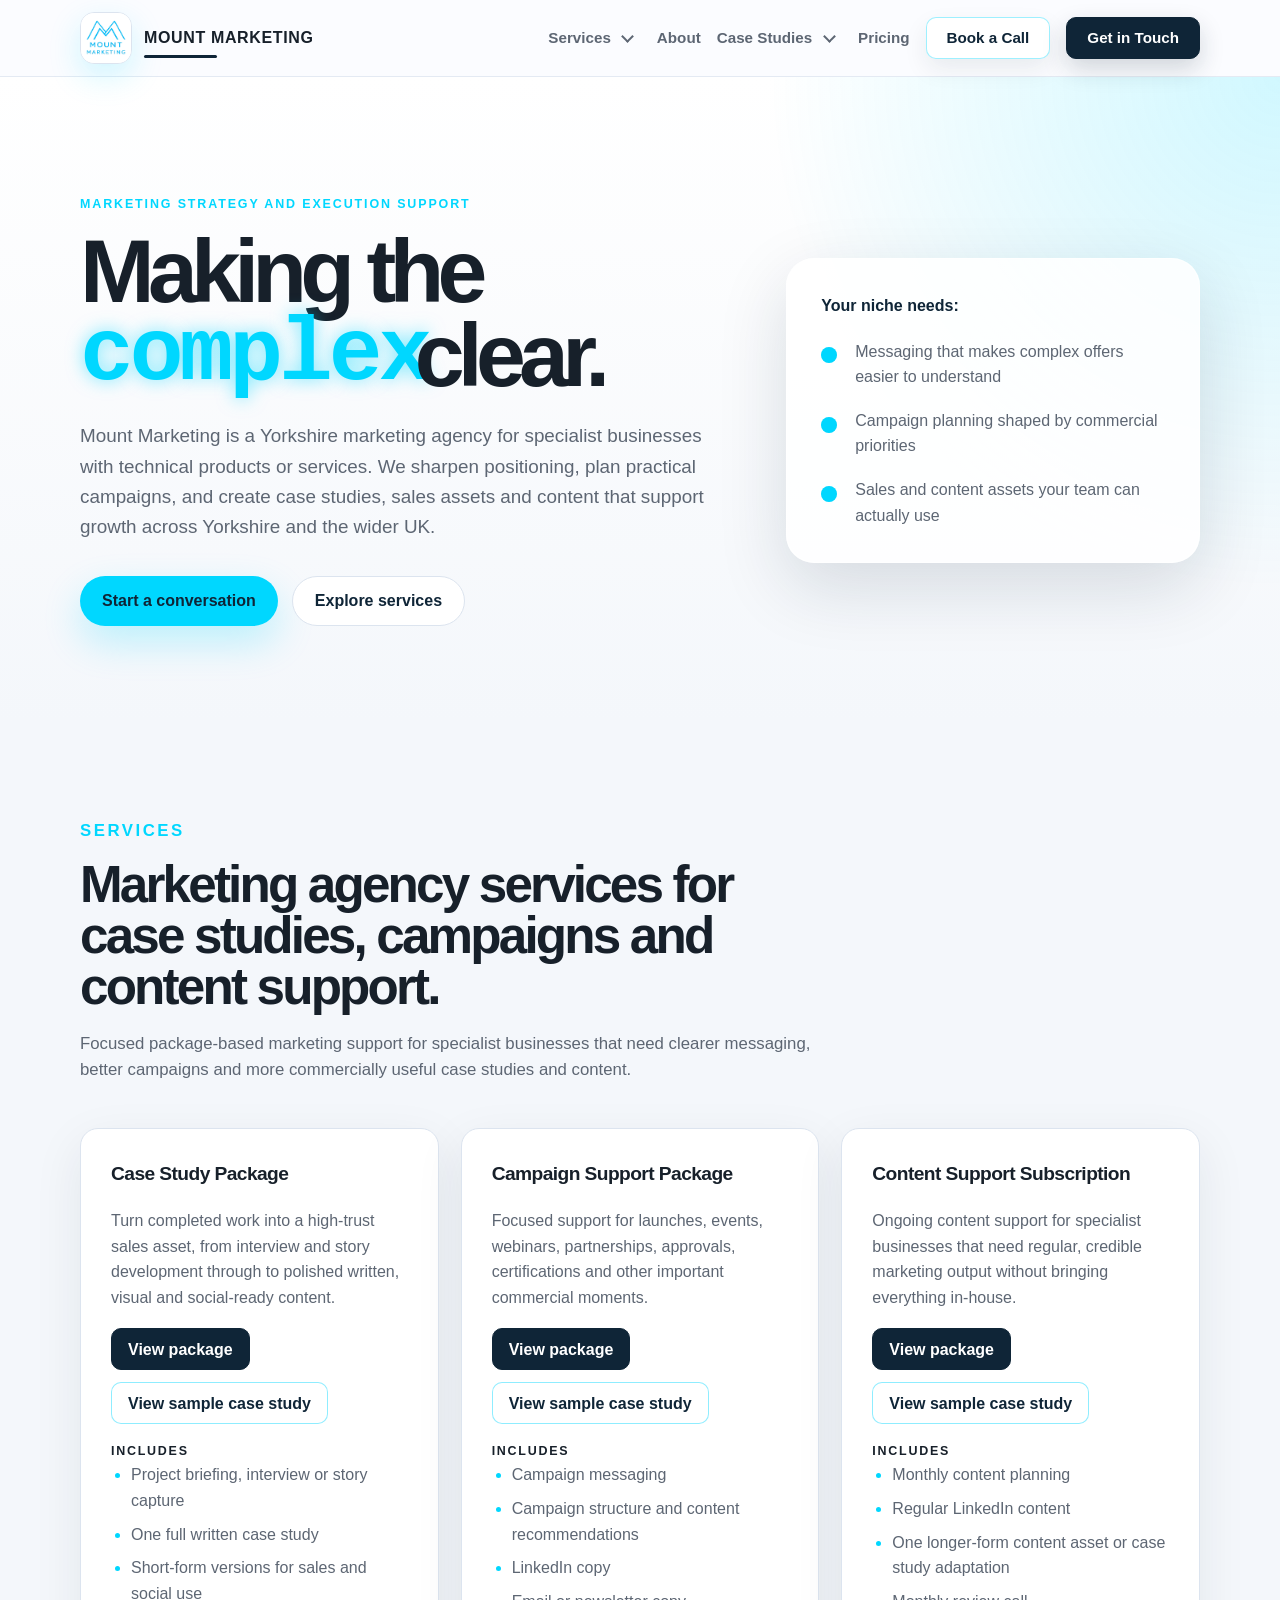
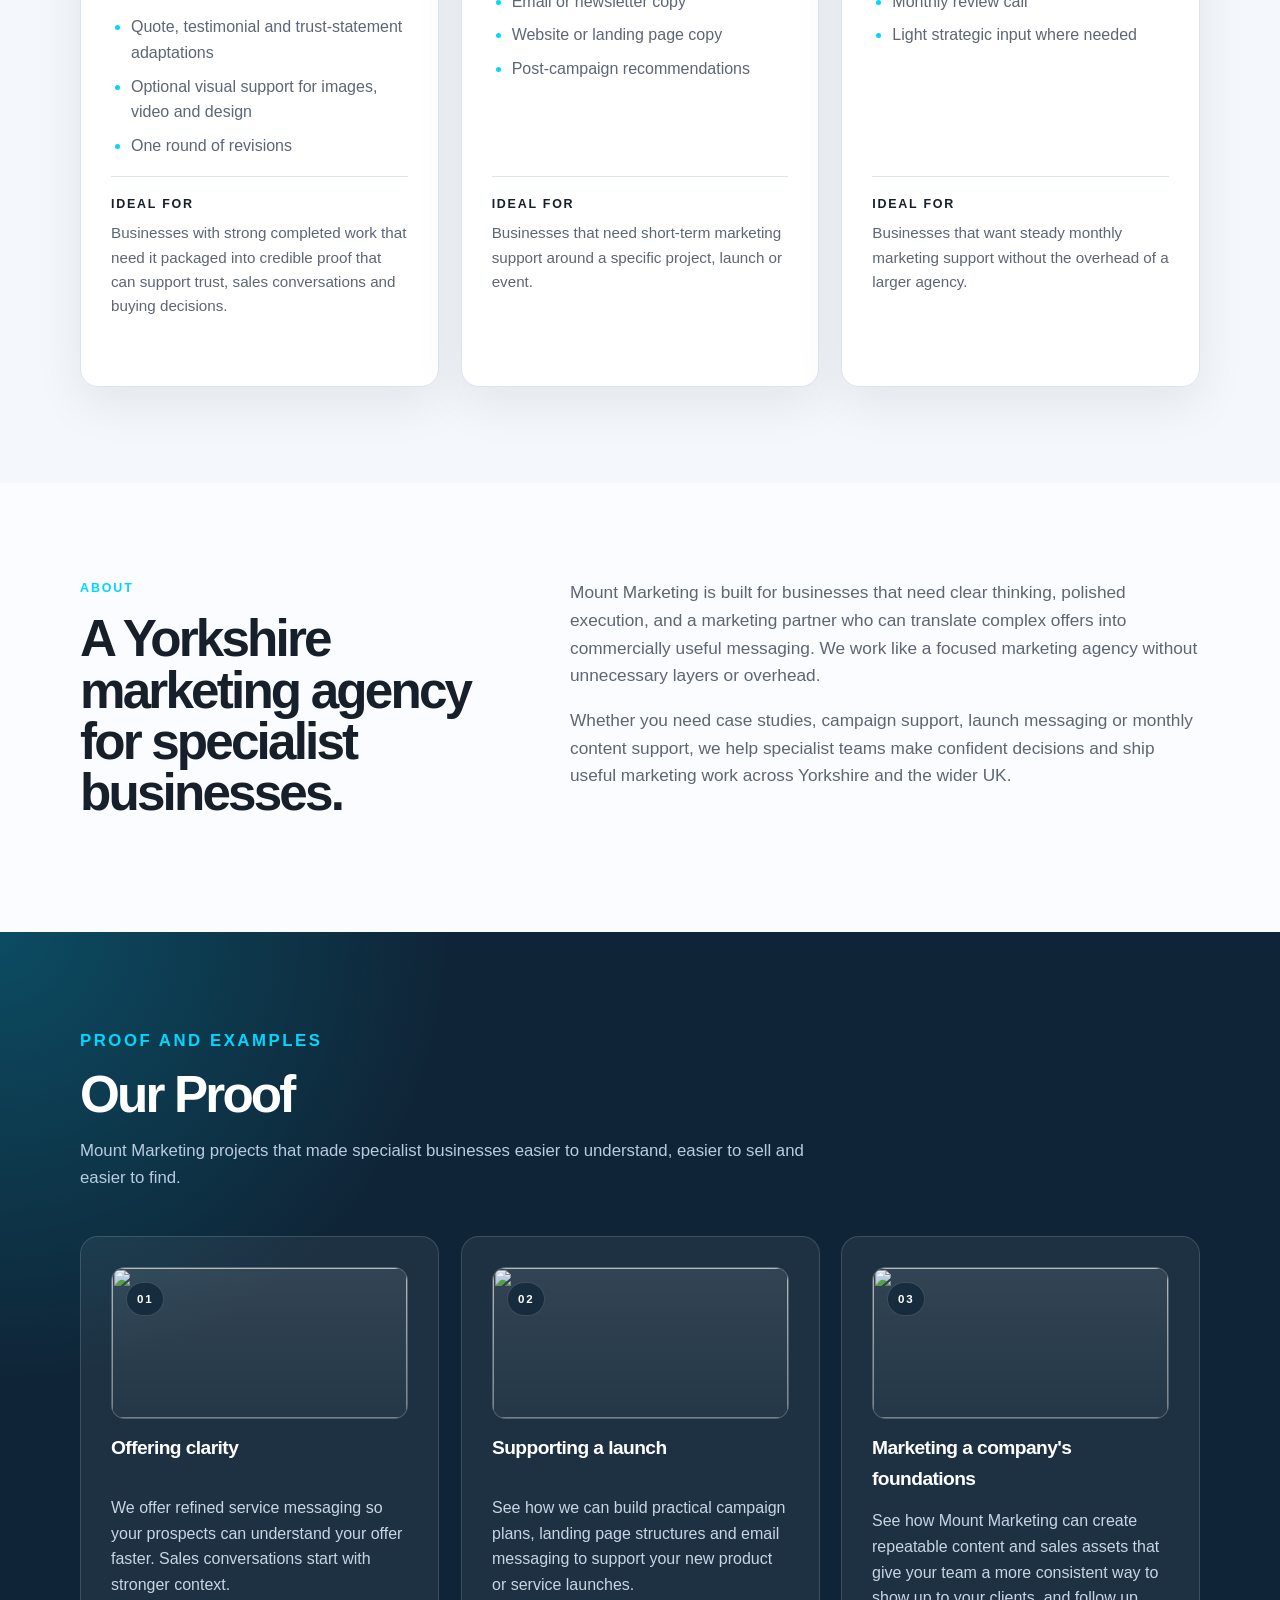
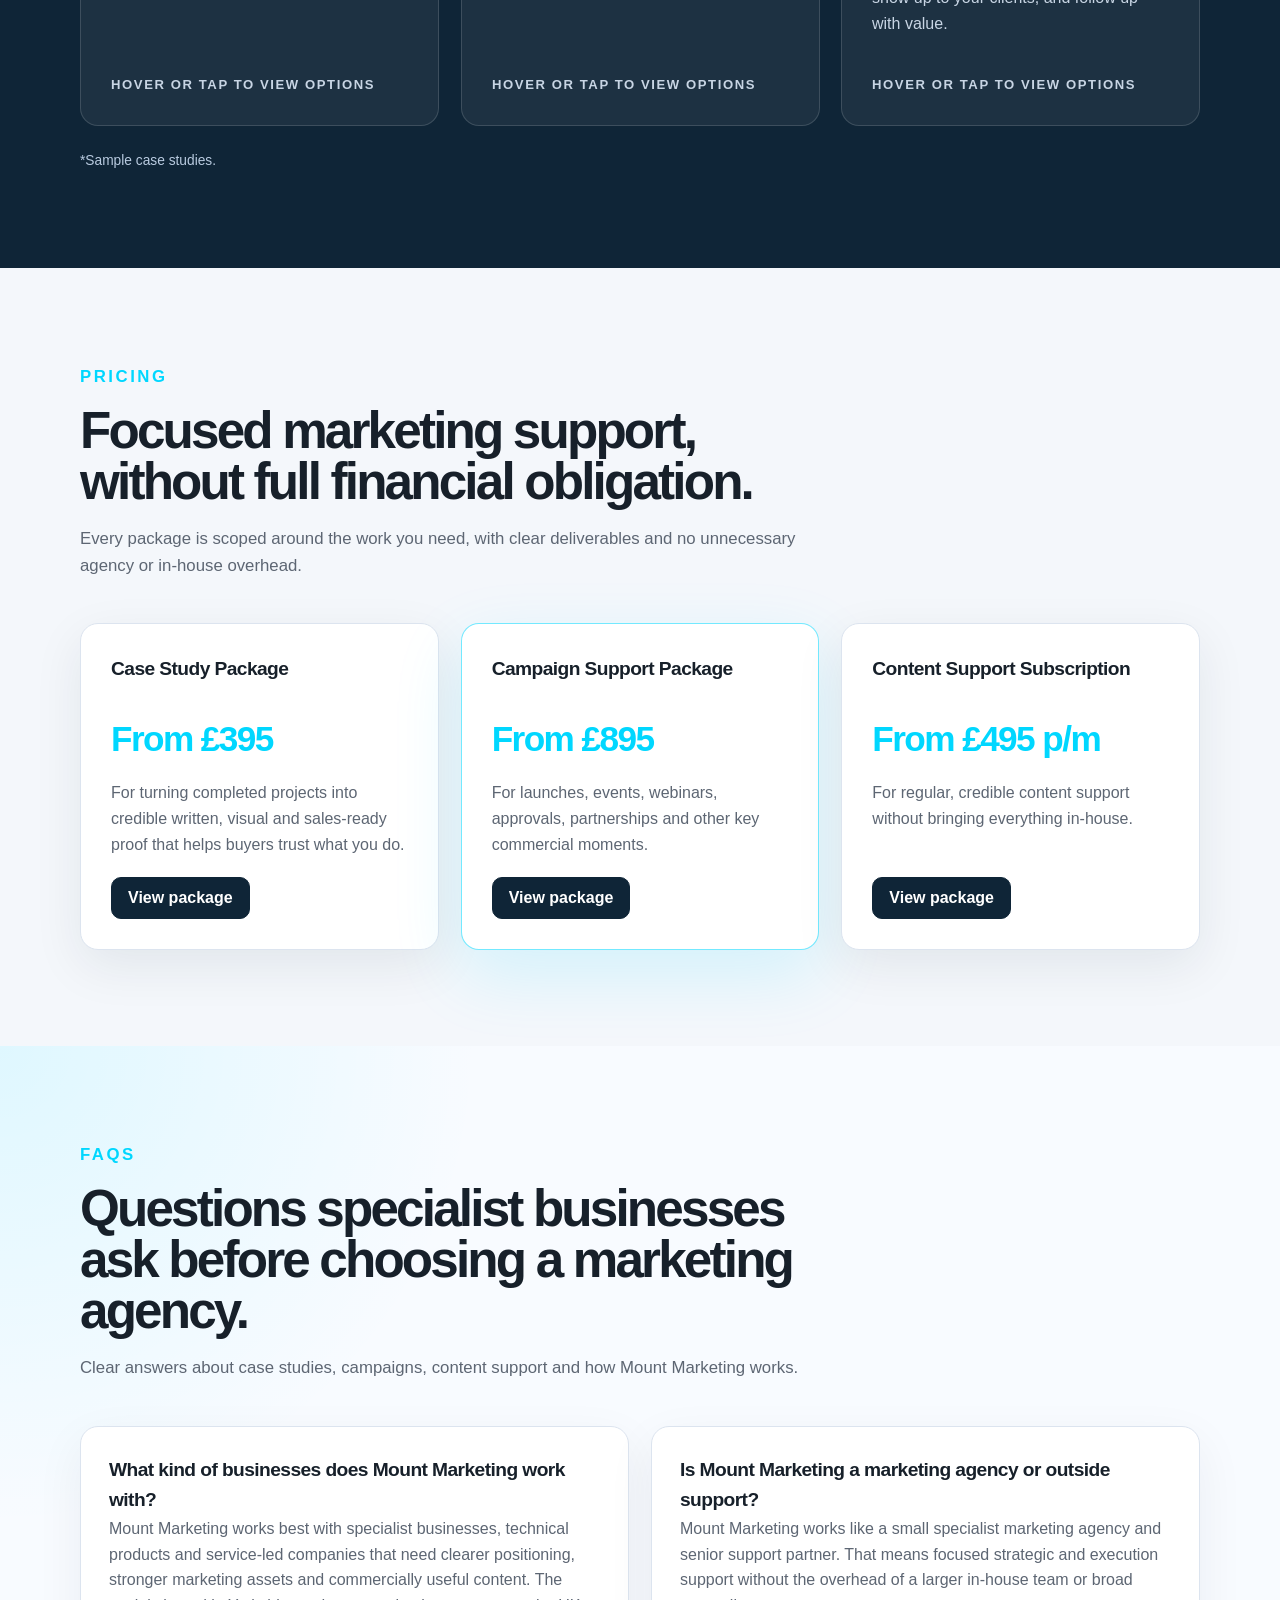
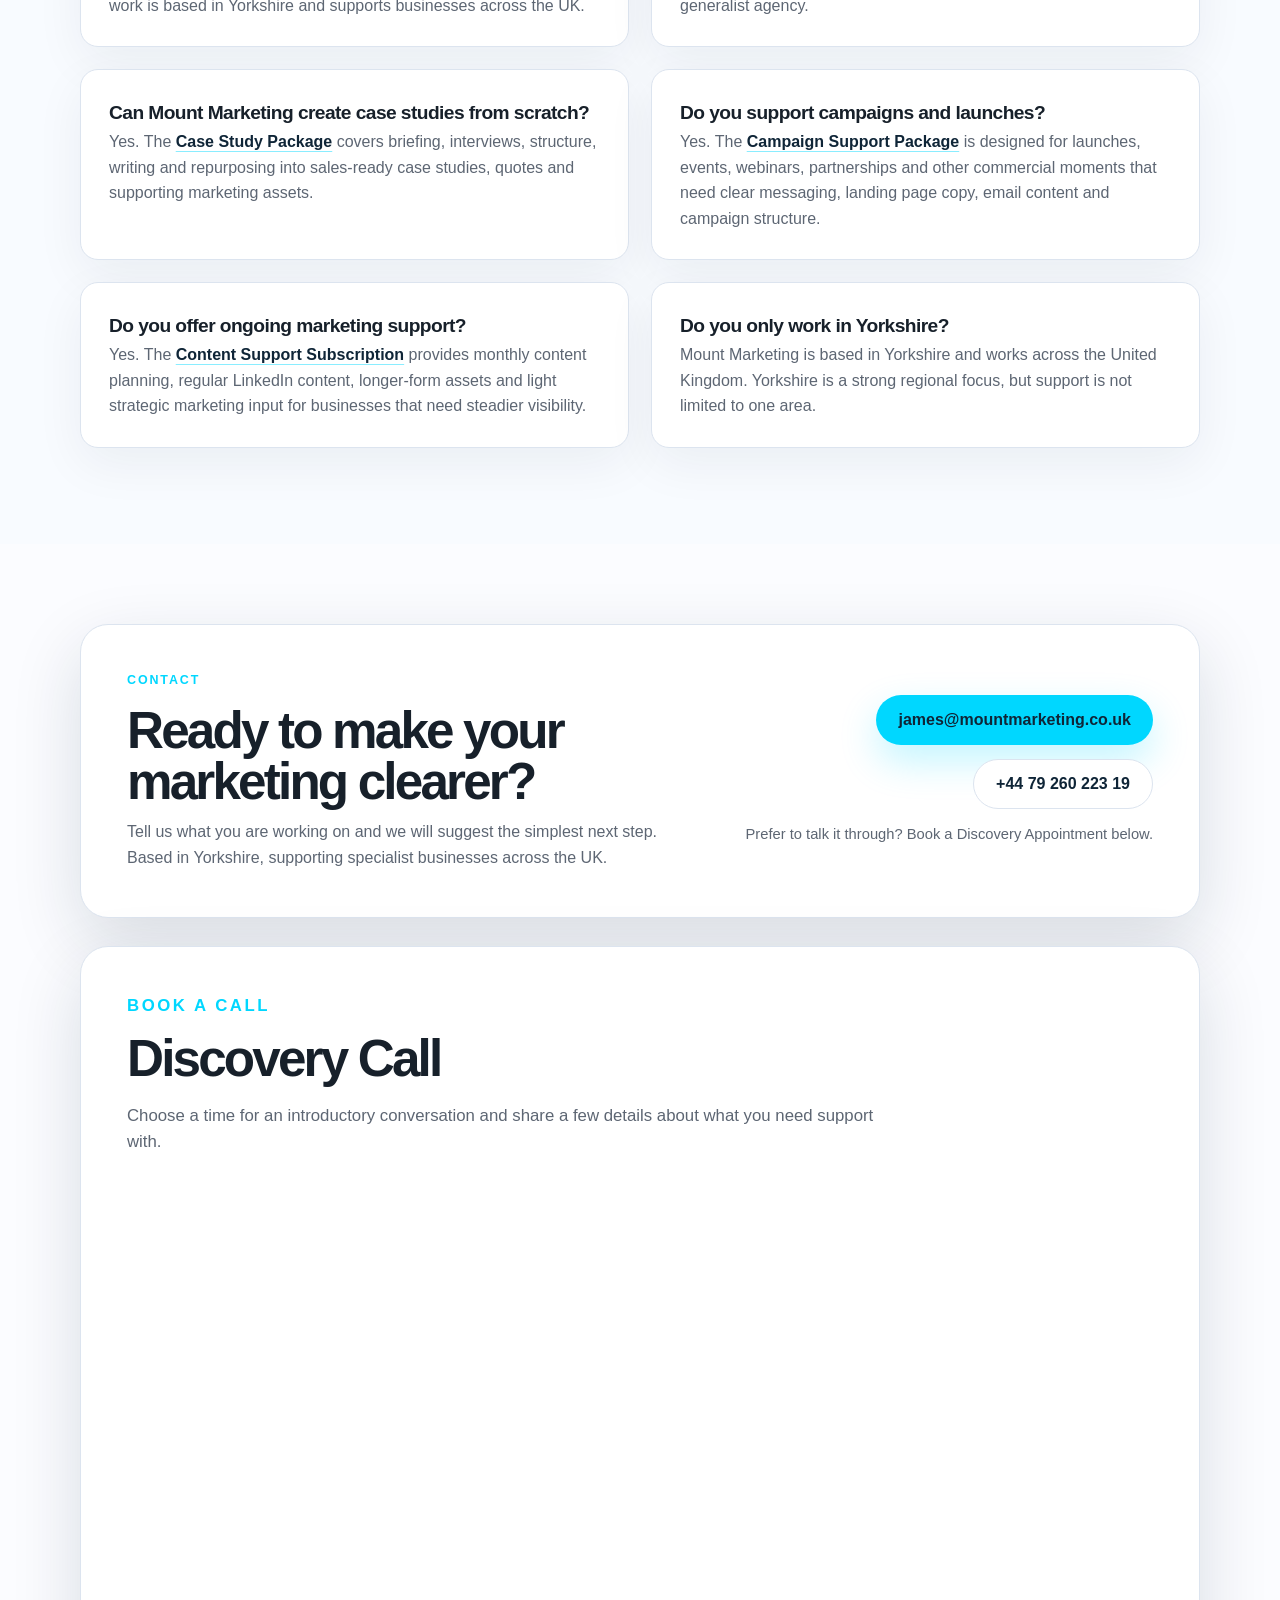
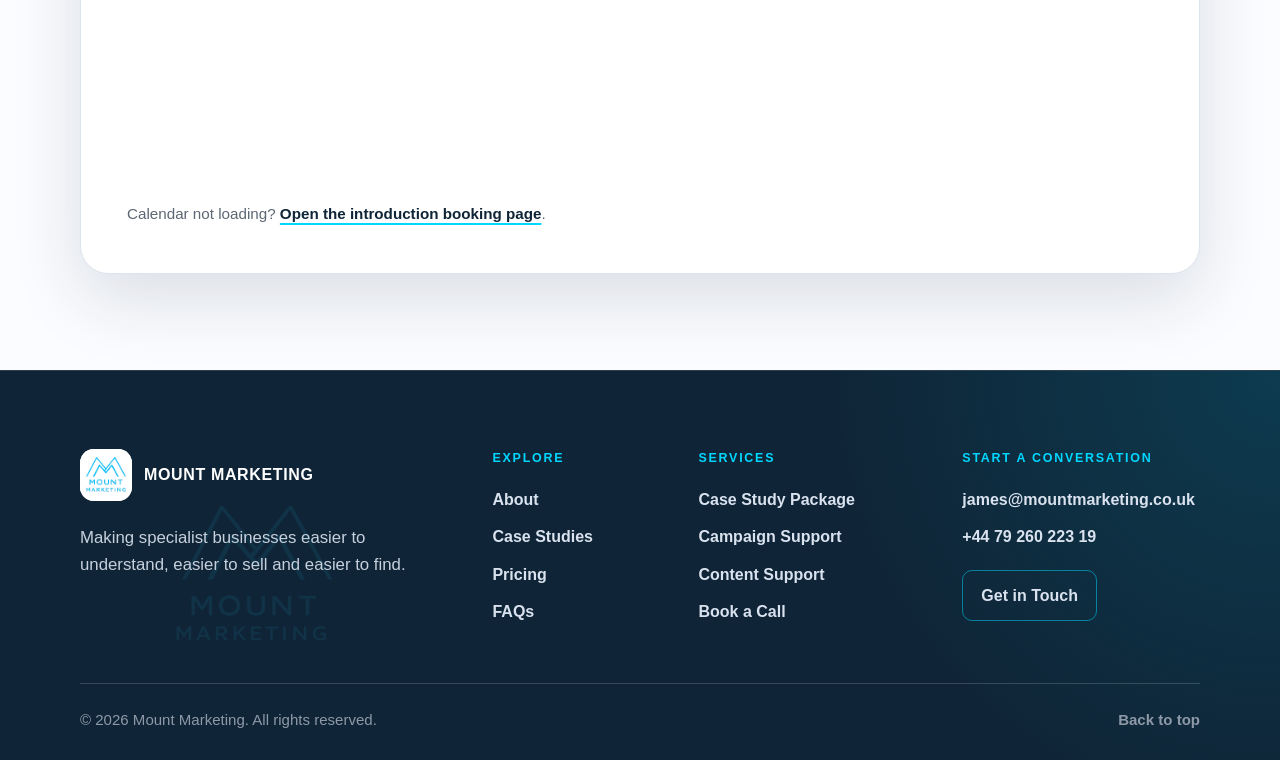
==== commit 22e1d255: "Deploy mobile-optimised homepage" ====
--- a/index.html
+++ b/index.html
@@ -19,8 +19,12 @@
   <meta name="twitter:image" content="https://www.mountmarketing.co.uk/mount-marketing-logo.jpg">
   <title>Mount Marketing | Yorkshire Marketing Agency for Case Studies and Campaigns</title>
   <link rel="canonical" href="https://www.mountmarketing.co.uk/">
-  <link rel="icon" href="mount-marketing-logo.jpg" type="image/jpeg">
-  <link rel="stylesheet" href="styles.css?v=20260410-seo-pass">
+  <meta name="theme-color" content="#0f2537">
+  <link rel="icon" href="favicon.png" sizes="512x512" type="image/png">
+  <link rel="icon" href="favicon.svg" sizes="any" type="image/svg+xml">
+  <link rel="apple-touch-icon" href="apple-touch-icon.png">
+  <link rel="manifest" href="site.webmanifest">
+  <link rel="stylesheet" href="styles.css?v=20260503-mobile-carousel-track-v2">
   <script type="application/ld+json">
     {
       "@context": "https://schema.org",
@@ -168,7 +172,10 @@
         <img class="brand-logo" src="mount-marketing-logo.jpg" width="52" height="52" alt="" aria-hidden="true" decoding="async">
         <span>MOUNT MARKETING</span>
       </a>
-      <div class="nav-links">
+      <button class="nav-toggle" type="button" aria-expanded="false" aria-controls="primary-navigation" aria-label="Toggle navigation">
+        <span></span>
+      </button>
+      <div class="nav-links" id="primary-navigation">
         <div class="nav-dropdown" data-nav-dropdown>
           <div class="nav-dropdown-trigger">
             <a class="nav-parent-link" href="#services">Services</a>
@@ -204,7 +211,7 @@
       <div class="container hero-grid">
         <div class="hero-copy">
           <p class="eyebrow">Marketing strategy and execution support</p>
-          <h1 class="hero-title" data-hero-title>Making the <span class="word-complex" data-scramble="complex">complex</span> <span class="word-clear">clear</span>.</h1>
+          <h1 class="hero-title" data-hero-title>Making the <span class="word-complex" data-scramble="complex">complex</span> <span class="word-clear">clear.</span></h1>
           <p class="hero-lede">Mount Marketing is a Yorkshire marketing agency for specialist businesses with technical products or services. We sharpen positioning, plan practical campaigns, and create case studies, sales assets and content that support growth across Yorkshire and the wider UK.</p>
           <div class="hero-actions">
             <a class="button button-primary" href="#contact">Start a conversation</a>
@@ -229,8 +236,9 @@
           <h2>Marketing agency services for case studies, campaigns and content support.</h2>
           <p>Focused package-based marketing support for specialist businesses that need clearer messaging, better campaigns and more commercially useful case studies and content.</p>
         </div>
-        <div class="card-grid">
-          <article class="service-card service-package">
+        <div class="mobile-carousel-viewport">
+          <div class="card-grid" data-mobile-carousel data-carousel-label="Services">
+            <article class="service-card service-package">
             <div>
               <h3>Case Study Package</h3>
             </div>
@@ -303,7 +311,13 @@
               <span>Ideal for</span>
               <p>Businesses that want steady monthly marketing support without the overhead of a larger agency.</p>
             </div>
-          </article>
+            </article>
+          </div>
+        </div>
+        <div class="mobile-carousel-controls" data-carousel-controls aria-label="Services navigation">
+          <button class="mobile-carousel-control" type="button" data-carousel-prev aria-label="Show previous service">Previous</button>
+          <span class="mobile-carousel-counter" data-carousel-counter aria-live="polite">1 of 3</span>
+          <button class="mobile-carousel-control" type="button" data-carousel-next aria-label="Show next service">Next</button>
         </div>
       </div>
     </section>
@@ -329,8 +343,9 @@
           <h2>Our Proof</h2>
           <p>Mount Marketing projects that made specialist businesses easier to understand, easier to sell and easier to find.</p>
         </div>
-        <div class="proof-grid">
-          <article class="proof-card" data-proof-card tabindex="0" aria-expanded="false">
+        <div class="mobile-carousel-viewport">
+          <div class="proof-grid" data-mobile-carousel data-carousel-label="Case Studies">
+            <article class="proof-card" data-proof-card tabindex="0" aria-expanded="false">
             <div class="proof-card-inner">
               <div class="proof-card-face proof-card-front">
                 <div class="proof-thumbnail">
@@ -395,7 +410,13 @@
                   </div>
                 </div>
               </div>
-          </article>
+            </article>
+          </div>
+        </div>
+        <div class="mobile-carousel-controls mobile-carousel-controls-dark" data-carousel-controls aria-label="Case studies navigation">
+          <button class="mobile-carousel-control" type="button" data-carousel-prev aria-label="Show previous case study">Previous</button>
+          <span class="mobile-carousel-counter" data-carousel-counter aria-live="polite">1 of 3</span>
+          <button class="mobile-carousel-control" type="button" data-carousel-next aria-label="Show next case study">Next</button>
         </div>
         <p class="proof-disclaimer">*Sample case studies.</p>
       </div>
@@ -408,8 +429,9 @@
           <h2>Focused marketing support, without full financial obligation.</h2>
           <p>Every package is scoped around the work you need, with clear deliverables and no unnecessary agency or in-house overhead.</p>
         </div>
-        <div class="pricing-grid">
-          <article class="pricing-card">
+        <div class="mobile-carousel-viewport">
+          <div class="pricing-grid" data-mobile-carousel data-carousel-label="Pricing">
+            <article class="pricing-card">
             <h3>Case Study Package</h3>
             <p class="pricing-price">From &pound;395</p>
             <p>For turning completed projects into credible written, visual and sales-ready proof that helps buyers trust what you do.</p>
@@ -426,7 +448,13 @@
             <p class="pricing-price">From &pound;495 p/m</p>
             <p>For regular, credible content support without bringing everything in-house.</p>
             <a class="pricing-link" href="services/content-support-subscription.html">View package</a>
-          </article>
+            </article>
+          </div>
+        </div>
+        <div class="mobile-carousel-controls" data-carousel-controls aria-label="Pricing navigation">
+          <button class="mobile-carousel-control" type="button" data-carousel-prev aria-label="Show previous price">Previous</button>
+          <span class="mobile-carousel-counter" data-carousel-counter aria-live="polite">1 of 3</span>
+          <button class="mobile-carousel-control" type="button" data-carousel-next aria-label="Show next price">Next</button>
         </div>
       </div>
     </section>
@@ -438,8 +466,9 @@
           <h2>Questions specialist businesses ask before choosing a marketing agency.</h2>
           <p>Clear answers about case studies, campaigns, content support and how Mount Marketing works.</p>
         </div>
-        <div class="faq-grid">
-          <article class="faq-item">
+        <div class="mobile-carousel-viewport">
+          <div class="faq-grid" data-mobile-carousel data-carousel-label="FAQs">
+            <article class="faq-item">
             <h3>What kind of businesses does Mount Marketing work with?</h3>
             <p>Mount Marketing works best with specialist businesses, technical products and service-led companies that need clearer positioning, stronger marketing assets and commercially useful content. The work is based in Yorkshire and supports businesses across the UK.</p>
           </article>
@@ -462,7 +491,13 @@
           <article class="faq-item">
             <h3>Do you only work in Yorkshire?</h3>
             <p>Mount Marketing is based in Yorkshire and works across the United Kingdom. Yorkshire is a strong regional focus, but support is not limited to one area.</p>
-          </article>
+            </article>
+          </div>
+        </div>
+        <div class="mobile-carousel-controls" data-carousel-controls aria-label="FAQ navigation">
+          <button class="mobile-carousel-control" type="button" data-carousel-prev aria-label="Show previous FAQ">Previous</button>
+          <span class="mobile-carousel-counter" data-carousel-counter aria-live="polite">1 of 6</span>
+          <button class="mobile-carousel-control" type="button" data-carousel-next aria-label="Show next FAQ">Next</button>
         </div>
       </div>
     </section>
@@ -527,7 +562,7 @@
       <a href="#top">Back to top</a>
     </div>
   </footer>
-  <script src="site.js" defer></script>
+  <script src="site.js?v=20260503-mobile-carousel-track-v2" defer></script>
   <script>
     const samePageLinks = document.querySelectorAll('a[href^="#"]');
     const animateScroll = (targetPosition, duration = 850) => {
--- a/styles.css
+++ b/styles.css
@@ -65,6 +65,7 @@
 }
 
 .nav {
+  position: relative;
   min-height: 76px;
   display: flex;
   align-items: center;
@@ -104,6 +105,68 @@
   border: 1px solid var(--color-line);
   border-radius: 14px;
   box-shadow: 0 12px 32px rgba(0, 215, 255, 0.18);
+}
+
+.nav-toggle {
+  display: inline-flex;
+  position: relative;
+  flex: 0 0 46px;
+  width: 46px;
+  height: 46px;
+  margin-left: auto;
+  padding: 0;
+  color: var(--color-deep);
+  background: #ffffff;
+  border: 1px solid var(--color-line);
+  border-radius: 12px;
+  box-shadow: 0 10px 24px rgba(15, 37, 55, 0.08);
+  cursor: pointer;
+  transition: border-color 180ms ease, box-shadow 180ms ease, background 180ms ease;
+}
+
+@media (min-width: 861px) {
+  .nav-toggle {
+    display: none;
+  }
+}
+
+.nav-toggle::before,
+.nav-toggle::after,
+.nav-toggle span {
+  content: "";
+  position: absolute;
+  left: 12px;
+  right: 12px;
+  height: 2px;
+  background: currentColor;
+  border-radius: 999px;
+  transition: top 180ms ease, transform 180ms ease, opacity 180ms ease;
+}
+
+.nav-toggle::before {
+  top: 15px;
+}
+
+.nav-toggle span {
+  top: 22px;
+}
+
+.nav-toggle::after {
+  top: 29px;
+}
+
+.site-header.is-nav-open .nav-toggle::before {
+  top: 22px;
+  transform: rotate(45deg);
+}
+
+.site-header.is-nav-open .nav-toggle span {
+  opacity: 0;
+}
+
+.site-header.is-nav-open .nav-toggle::after {
+  top: 22px;
+  transform: rotate(-45deg);
 }
 
 .nav-links {
@@ -996,6 +1059,14 @@
   text-underline-offset: 4px;
 }
 
+.mobile-carousel-viewport {
+  width: 100%;
+}
+
+.mobile-carousel-controls {
+  display: none;
+}
+
 .contact-section {
   padding-top: 80px;
 }
@@ -1206,7 +1277,7 @@
 
 @media (max-width: 860px) {
   html {
-    scroll-padding-top: 128px;
+    scroll-padding-top: 94px;
   }
 
   .section {
@@ -1214,19 +1285,66 @@
   }
 
   .nav {
-    align-items: flex-start;
+    min-height: 76px;
+    flex-wrap: wrap;
+    align-items: center;
+    column-gap: 12px;
+    row-gap: 16px;
+    padding: 14px 0;
+  }
+
+  .brand {
+    min-width: 0;
+    max-width: calc(100% - 62px);
+  }
+
+  .brand span {
+    overflow: hidden;
+    font-size: 1rem;
+    text-overflow: ellipsis;
+    white-space: nowrap;
+  }
+
+  .nav-toggle {
+    display: inline-flex;
+    align-items: center;
+    justify-content: center;
+    position: fixed;
+    top: 14px;
+    right: 14px;
+    z-index: 40;
+    color: #ffffff;
+    background: var(--color-deep);
+    border-color: var(--color-deep);
+    box-shadow: 0 14px 32px rgba(15, 37, 55, 0.2);
+  }
+
+  .nav-links {
+    display: none;
+    order: 3;
+    width: 100%;
     flex-direction: column;
-    padding: 18px 0;
-  }
-
-  .nav-links {
-    width: 100%;
-    flex-wrap: wrap;
-    justify-content: flex-start;
-    gap: 12px;
+    align-items: stretch;
+    gap: 10px;
+    padding: 4px 0 2px;
+  }
+
+  .site-header.is-nav-open .nav-links {
+    display: flex;
+  }
+
+  .nav-links > a:not(.nav-button) {
+    display: flex;
+    align-items: center;
+    min-height: 48px;
+    padding: 12px 16px;
+    background: rgba(255, 255, 255, 0.94);
+    border: 1px solid var(--color-line);
+    border-radius: 12px;
   }
 
   .nav-dropdown {
+    display: block;
     width: 100%;
   }
 
@@ -1235,13 +1353,15 @@
   }
 
   .nav-dropdown-trigger {
+    display: grid;
+    grid-template-columns: minmax(0, 1fr) 48px;
     width: 100%;
     gap: 0;
   }
 
   .nav-parent-link {
-    flex: 1;
-    justify-content: space-between;
+    display: flex;
+    align-items: center;
     padding: 12px 16px;
     background: rgba(255, 255, 255, 0.9);
     border: 1px solid var(--color-line);
@@ -1259,15 +1379,40 @@
   }
 
   .nav-menu {
+    display: none;
     position: static;
     min-width: 0;
     margin-top: 10px;
+    padding: 10px;
     box-shadow: none;
+    opacity: 1;
+    pointer-events: auto;
+    transform: none;
+  }
+
+  .nav-dropdown:hover .nav-menu,
+  .nav-dropdown:focus-within .nav-menu {
+    display: none;
+  }
+
+  .nav-dropdown.is-open .nav-menu,
+  .nav-dropdown.is-open:hover .nav-menu,
+  .nav-dropdown.is-open:focus-within .nav-menu {
+    display: grid;
   }
 
   .nav-button {
-    min-height: 40px;
+    width: 100%;
+    min-height: 48px;
     padding: 0 16px;
+  }
+
+  .nav-button:hover {
+    transform: none;
+  }
+
+  .nav-button {
+    box-shadow: none;
   }
 
   .hero {
@@ -1276,19 +1421,80 @@
 
   .hero-grid,
   .split,
-  .contact-card,
-  .faq-grid {
+  .contact-card {
     grid-template-columns: 1fr;
+  }
+
+  [data-mobile-carousel] {
+    --carousel-index: 0;
+    display: flex;
+    gap: 0;
+    overflow: visible;
+    transform: translate3d(calc(var(--carousel-index) * -100%), 0, 0);
+    transition: transform 560ms cubic-bezier(0.2, 0.8, 0.2, 1);
+    will-change: transform;
+  }
+
+  .mobile-carousel-viewport {
+    overflow: hidden;
+  }
+
+  [data-mobile-carousel] > * {
+    flex: 0 0 100%;
+    min-width: 100%;
+    max-width: 100%;
+  }
+
+  .card-grid[data-mobile-carousel] > .service-package,
+  .pricing-grid[data-mobile-carousel] > .pricing-card {
+    display: grid;
+  }
+
+  .mobile-carousel-controls.is-carousel-ready {
+    display: flex;
+    align-items: center;
+    justify-content: space-between;
+    gap: 12px;
+    margin-top: 18px;
+  }
+
+  .mobile-carousel-control {
+    min-height: 44px;
+    padding: 0 16px;
+    color: var(--color-deep);
+    background: #ffffff;
+    border: 1px solid var(--color-line);
+    border-radius: 12px;
+    font: inherit;
+    font-weight: 800;
+    cursor: pointer;
+    box-shadow: 0 12px 30px rgba(15, 37, 55, 0.08);
+  }
+
+  .mobile-carousel-controls-dark .mobile-carousel-control {
+    color: #ffffff;
+    background: rgba(255, 255, 255, 0.08);
+    border-color: rgba(255, 255, 255, 0.2);
+    box-shadow: none;
+  }
+
+  .mobile-carousel-counter {
+    color: var(--color-muted);
+    font-size: 0.92rem;
+    font-weight: 800;
+    white-space: nowrap;
+  }
+
+  .mobile-carousel-controls-dark .mobile-carousel-counter {
+    color: #d7e3f1;
+  }
+
+  .faq-grid .faq-item {
+    min-height: 270px;
   }
 
   .booking-card {
     padding: 32px;
-  }
-
-  .card-grid,
-  .proof-grid,
-  .pricing-grid {
-    grid-template-columns: 1fr;
   }
 
   .service-package,
@@ -1325,16 +1531,35 @@
 
 @media (max-width: 560px) {
   html {
-    scroll-padding-top: 152px;
+    scroll-padding-top: 88px;
   }
 
   .container {
     width: min(100% - 28px, var(--container));
   }
 
-  .nav-links {
-    flex-wrap: wrap;
-    justify-content: flex-start;
+  .brand {
+    gap: 10px;
+  }
+
+  .brand span {
+    font-size: 0.92rem;
+    letter-spacing: 0.03em;
+  }
+
+  .brand-logo {
+    width: 44px;
+    height: 44px;
+  }
+
+  h1 {
+    font-size: 2.28rem;
+    line-height: 1.04;
+    letter-spacing: -0.035em;
+  }
+
+  .hero-title .word-clear {
+    display: block;
   }
 
   .nav-button {
